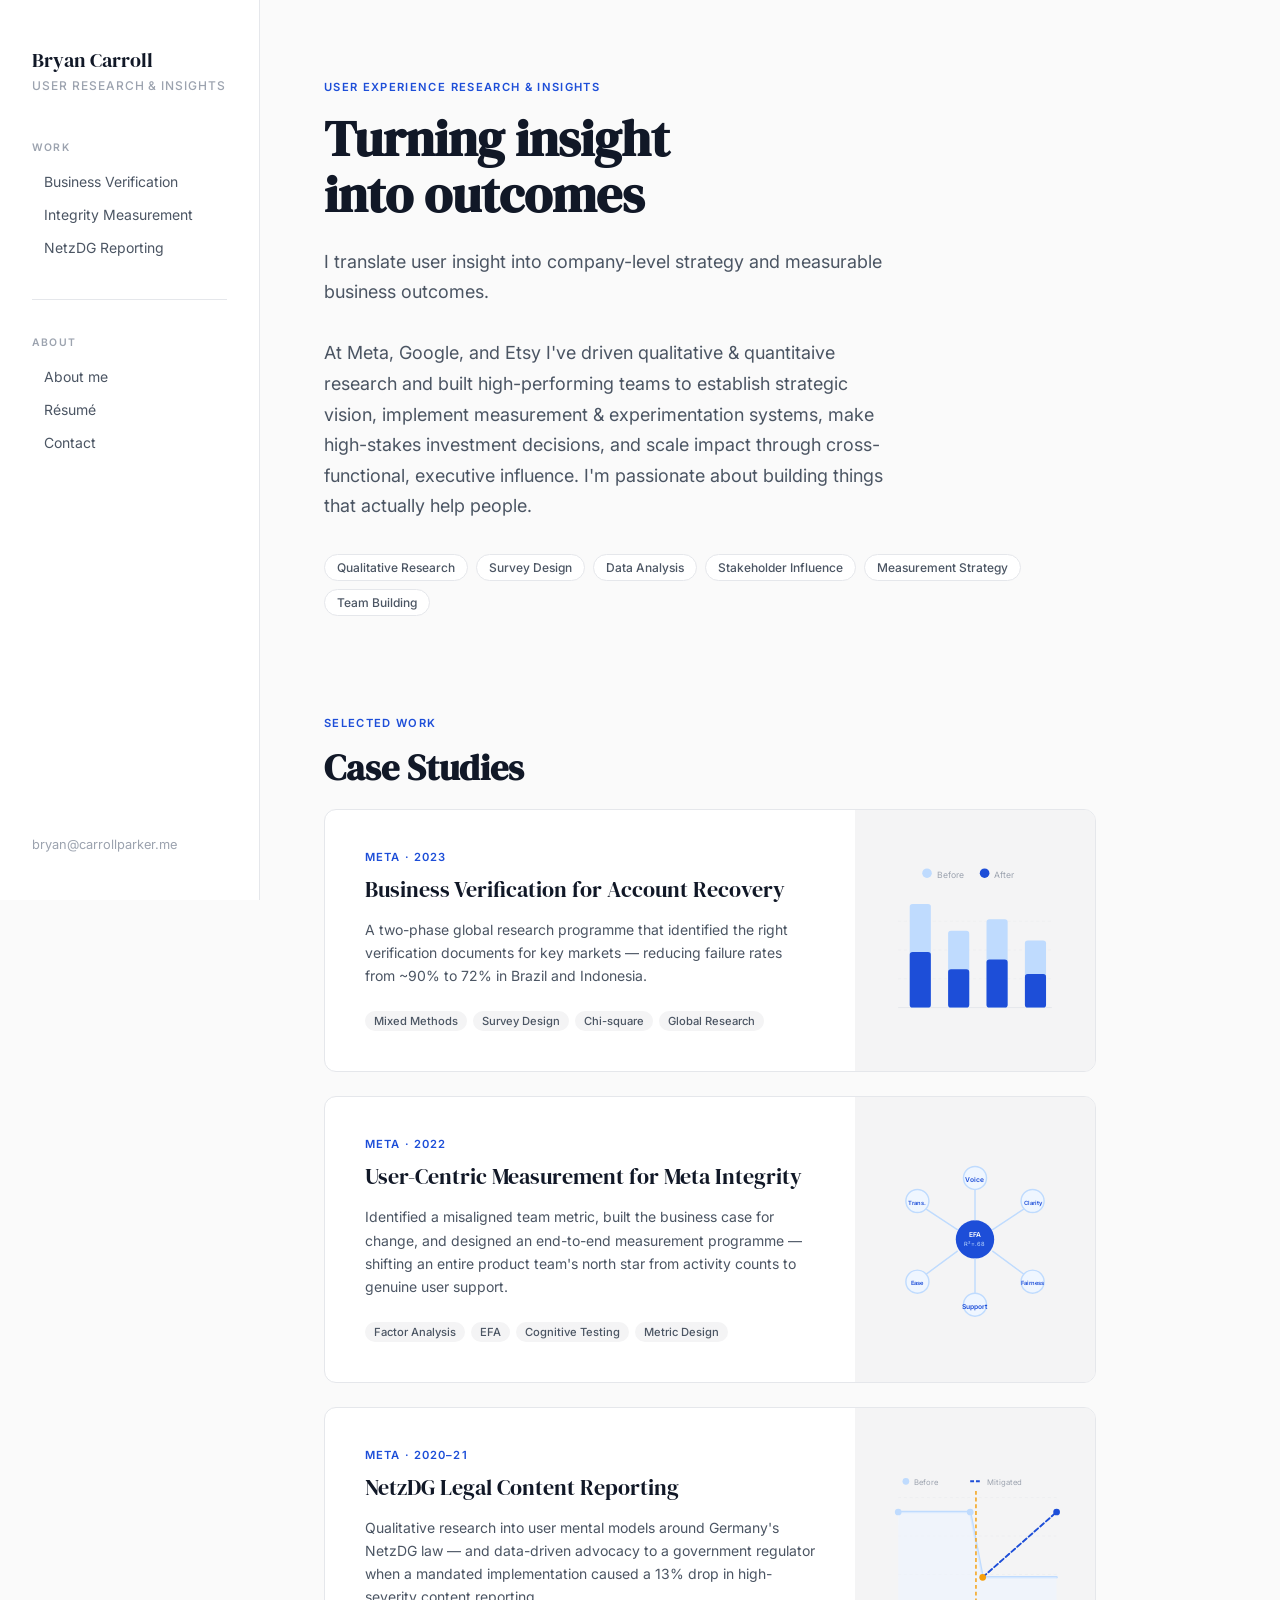
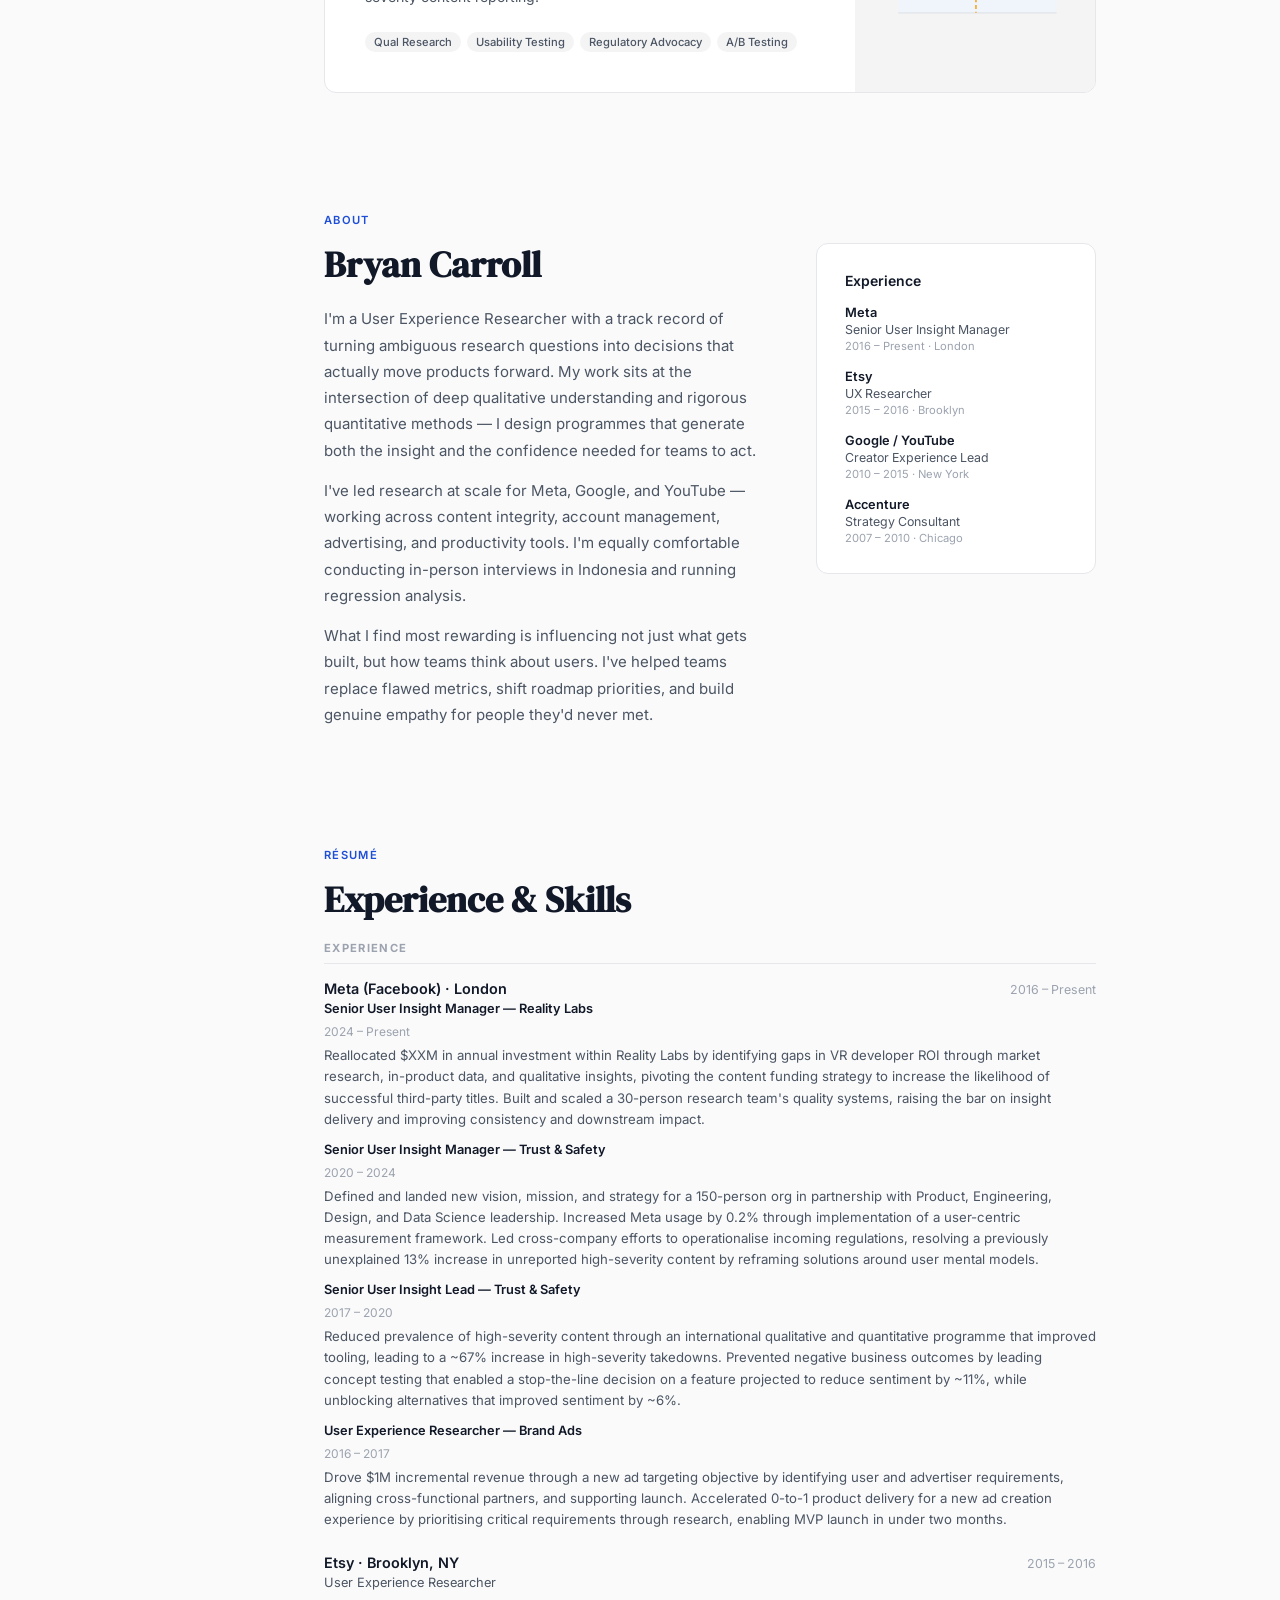
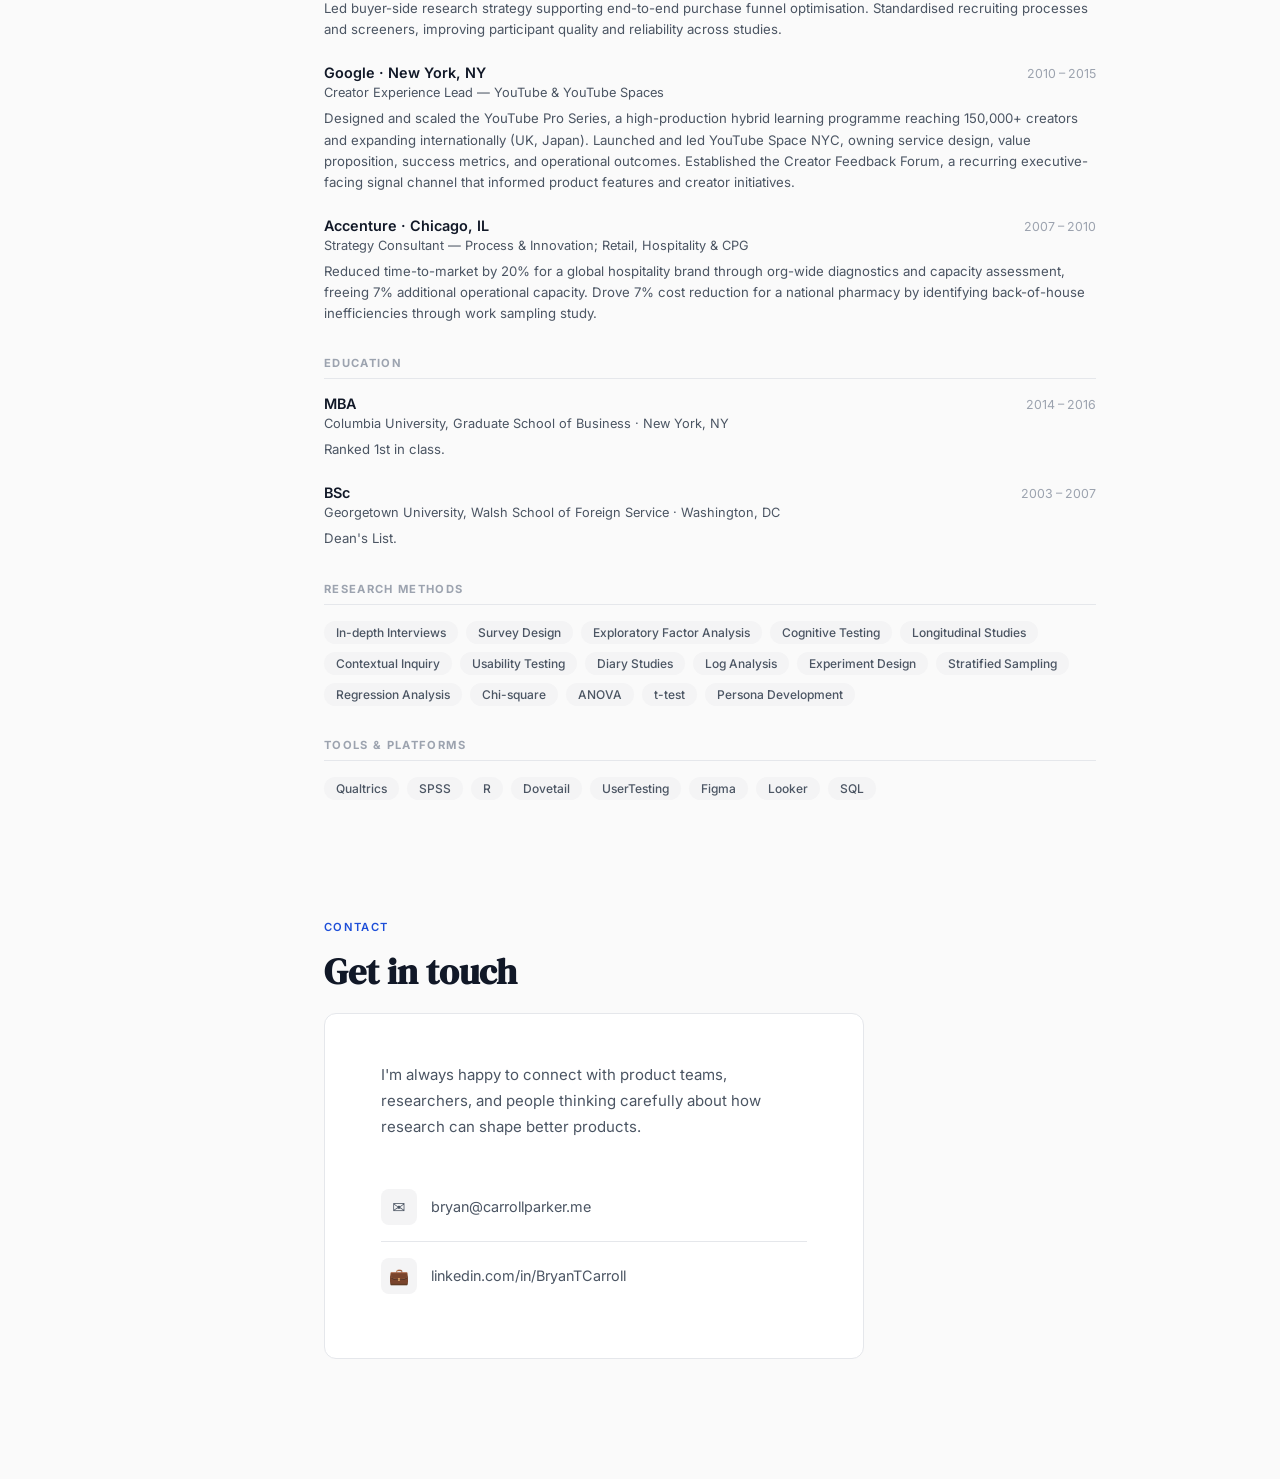
==== index.html @ 90617fb2 "Add files via upload Introduced NetzDG case study and updated other pages to incorporate additional " ====
<!DOCTYPE html>
<html lang="en">
<head>
  <meta charset="UTF-8" />
  <meta name="viewport" content="width=device-width, initial-scale=1.0" />
  <title>Bryan Carroll — User Research & Insights</title>
  <link rel="preconnect" href="https://fonts.googleapis.com" />
  <link rel="preconnect" href="https://fonts.gstatic.com" crossorigin />
  <link href="https://fonts.googleapis.com/css2?family=Inter:wght@300;400;500;600&family=DM+Serif+Display&display=swap" rel="stylesheet" />
  <style>
    *, *::before, *::after { box-sizing: border-box; margin: 0; padding: 0; }

    :root {
      --bg:           #FAFAFA;
      --bg-2:         #F4F4F5;
      --bg-3:         #EBEBED;
      --text-1:       #111827;
      --text-2:       #4B5563;
      --text-3:       #9CA3AF;
      --accent:       #1D4ED8;
      --accent-light: #EFF6FF;
      --accent-mid:   #BFDBFE;
      --border:       #E5E7EB;
      --nav-w:        260px;
      --serif:        'DM Serif Display', Georgia, serif;
      --sans:         'Inter', system-ui, sans-serif;
      --radius:       12px;
      --transition:   0.2s ease;
    }

    html { scroll-behavior: smooth; }

    body {
      font-family: var(--sans);
      background: var(--bg);
      color: var(--text-1);
      display: flex;
      min-height: 100vh;
    }

    /* ── SIDEBAR ─────────────────────────────────────── */
    nav#sidebar {
      position: fixed;
      top: 0; left: 0;
      width: var(--nav-w);
      height: 100vh;
      background: #fff;
      border-right: 1px solid var(--border);
      display: flex;
      flex-direction: column;
      padding: 48px 32px;
      z-index: 100;
      gap: 0;
    }

    .nav-identity { margin-bottom: 48px; }
    .nav-identity .name {
      font-family: var(--serif);
      font-size: 1.25rem;
      color: var(--text-1);
      line-height: 1.2;
    }
    .nav-identity .role {
      font-size: 0.75rem;
      font-weight: 500;
      letter-spacing: 0.08em;
      text-transform: uppercase;
      color: var(--text-3);
      margin-top: 6px;
    }

    .nav-section-label {
      font-size: 0.65rem;
      font-weight: 600;
      letter-spacing: 0.12em;
      text-transform: uppercase;
      color: var(--text-3);
      margin-bottom: 12px;
    }

    .nav-links { list-style: none; margin-bottom: 36px; }
    .nav-links li + li { margin-top: 2px; }
    .nav-links a {
      display: block;
      font-size: 0.875rem;
      font-weight: 400;
      color: var(--text-2);
      text-decoration: none;
      padding: 7px 12px;
      border-radius: 8px;
      transition: background var(--transition), color var(--transition);
    }
    .nav-links a:hover, .nav-links a.active {
      background: var(--accent-light);
      color: var(--accent);
    }
    .nav-links a.active { font-weight: 500; }

    .nav-divider {
      height: 1px;
      background: var(--border);
      margin-bottom: 36px;
    }

    .nav-footer {
      margin-top: auto;
      display: flex;
      flex-direction: column;
      gap: 12px;
    }
    .nav-footer a {
      font-size: 0.8rem;
      color: var(--text-3);
      text-decoration: none;
      transition: color var(--transition);
    }
    .nav-footer a:hover { color: var(--accent); }

    /* ── MAIN CONTENT ────────────────────────────────── */
    main {
      margin-left: var(--nav-w);
      flex: 1;
      max-width: 900px;
      padding: 80px 64px 120px;
    }

    section { margin-bottom: 120px; }
    section:last-child { margin-bottom: 0; }

    /* ── TYPOGRAPHY ──────────────────────────────────── */
    .section-label {
      font-size: 0.7rem;
      font-weight: 600;
      letter-spacing: 0.12em;
      text-transform: uppercase;
      color: var(--accent);
      margin-bottom: 16px;
    }

    h1 {
      font-family: var(--serif);
      font-size: clamp(2.5rem, 4vw, 3.5rem);
      line-height: 1.1;
      color: var(--text-1);
      margin-bottom: 24px;
    }

    h2 {
      font-family: var(--serif);
      font-size: clamp(1.75rem, 3vw, 2.25rem);
      line-height: 1.2;
      color: var(--text-1);
      margin-bottom: 20px;
    }

    h3 {
      font-size: 1rem;
      font-weight: 600;
      color: var(--text-1);
      margin-bottom: 10px;
    }

    p {
      font-size: 0.9375rem;
      line-height: 1.75;
      color: var(--text-2);
    }

    p + p { margin-top: 14px; }

    /* ── HERO ────────────────────────────────────────── */
    #hero { margin-bottom: 100px; }
    #hero .hero-intro {
      font-size: 1.125rem;
      line-height: 1.7;
      color: var(--text-2);
      max-width: 560px;
      margin-bottom: 32px;
    }
    .hero-chips {
      display: flex;
      flex-wrap: wrap;
      gap: 8px;
    }
    .chip {
      font-size: 0.75rem;
      font-weight: 500;
      padding: 5px 12px;
      border-radius: 999px;
      border: 1px solid var(--border);
      color: var(--text-2);
      background: #fff;
    }

    /* ── CASE STUDY CARDS ────────────────────────────── */
    .case-cards { display: flex; flex-direction: column; gap: 24px; }

    .case-card {
      background: #fff;
      border: 1px solid var(--border);
      border-radius: var(--radius);
      overflow: hidden;
      display: grid;
      grid-template-columns: 1fr 240px;
      transition: box-shadow var(--transition), border-color var(--transition);
      text-decoration: none;
      color: inherit;
    }
    .case-card:hover {
      box-shadow: 0 8px 32px rgba(0,0,0,0.07);
      border-color: var(--accent-mid);
    }

    .case-card-body { padding: 40px 40px 40px 40px; }
    .case-card-meta {
      font-size: 0.7rem;
      font-weight: 600;
      letter-spacing: 0.1em;
      text-transform: uppercase;
      color: var(--accent);
      margin-bottom: 12px;
    }
    .case-card-title {
      font-family: var(--serif);
      font-size: 1.4rem;
      line-height: 1.25;
      color: var(--text-1);
      margin-bottom: 14px;
    }
    .case-card-desc {
      font-size: 0.875rem;
      line-height: 1.65;
      color: var(--text-2);
      margin-bottom: 24px;
    }
    .case-tags { display: flex; flex-wrap: wrap; gap: 6px; }
    .case-tag {
      font-size: 0.7rem;
      font-weight: 500;
      padding: 3px 9px;
      border-radius: 999px;
      background: var(--bg-2);
      color: var(--text-2);
    }

    .case-card-illus {
      background: var(--bg-2);
      display: flex;
      align-items: center;
      justify-content: center;
      padding: 32px 24px;
    }
    .case-card-illus svg { width: 100%; height: auto; max-height: 200px; }

    /* ── CASE STUDY DETAIL ───────────────────────────── */
    .case-detail {
      background: #fff;
      border: 1px solid var(--border);
      border-radius: var(--radius);
      overflow: hidden;
    }

    .case-detail-hero {
      background: var(--bg-2);
      padding: 48px 56px;
      display: grid;
      grid-template-columns: 1fr 220px;
      gap: 40px;
      align-items: center;
    }

    .case-detail-hero .company-tag {
      display: inline-block;
      font-size: 0.65rem;
      font-weight: 700;
      letter-spacing: 0.12em;
      text-transform: uppercase;
      color: var(--accent);
      background: var(--accent-light);
      padding: 4px 10px;
      border-radius: 999px;
      margin-bottom: 16px;
    }

    .case-body { padding: 56px; }

    .case-body h3 { margin-top: 36px; }
    .case-body h3:first-child { margin-top: 0; }

    .highlight-box {
      background: var(--accent-light);
      border-left: 3px solid var(--accent);
      border-radius: 0 8px 8px 0;
      padding: 16px 20px;
      margin: 20px 0;
    }
    .highlight-box p { color: var(--text-1); font-size: 0.875rem; }

    .stat-row {
      display: grid;
      grid-template-columns: repeat(auto-fit, minmax(140px, 1fr));
      gap: 16px;
      margin: 24px 0;
    }
    .stat-box {
      background: var(--bg-2);
      border-radius: 10px;
      padding: 20px;
      text-align: center;
    }
    .stat-number {
      font-family: var(--serif);
      font-size: 2rem;
      color: var(--text-1);
      line-height: 1;
      margin-bottom: 6px;
    }
    .stat-label {
      font-size: 0.75rem;
      color: var(--text-3);
      font-weight: 500;
      line-height: 1.3;
    }

    .phase-grid {
      display: grid;
      grid-template-columns: 1fr 1fr;
      gap: 16px;
      margin: 20px 0;
    }
    .phase-box {
      background: var(--bg-2);
      border-radius: 10px;
      padding: 20px 24px;
    }
    .phase-box .phase-label {
      font-size: 0.65rem;
      font-weight: 700;
      letter-spacing: 0.1em;
      text-transform: uppercase;
      color: var(--accent);
      margin-bottom: 8px;
    }
    .phase-box p { font-size: 0.85rem; }

    .findings-list { list-style: none; margin: 16px 0; }
    .findings-list li {
      padding: 14px 0;
      border-bottom: 1px solid var(--border);
      display: flex;
      gap: 14px;
      font-size: 0.875rem;
      color: var(--text-2);
      line-height: 1.6;
    }
    .findings-list li:last-child { border-bottom: none; }
    .findings-list .find-icon { font-size: 1rem; flex-shrink: 0; margin-top: 2px; }

    .outcome-grid {
      display: grid;
      grid-template-columns: 1fr 1fr;
      gap: 16px;
      margin: 20px 0;
    }
    .outcome-box {
      border: 1px solid var(--border);
      border-radius: 10px;
      padding: 20px 24px;
    }
    .outcome-box .outcome-title {
      font-size: 0.75rem;
      font-weight: 600;
      letter-spacing: 0.06em;
      text-transform: uppercase;
      color: var(--text-2);
      margin-bottom: 8px;
    }
    .outcome-box p { font-size: 0.85rem; }

    .method-pills {
      display: flex;
      flex-wrap: wrap;
      gap: 8px;
      margin: 16px 0;
    }
    .method-pill {
      font-size: 0.75rem;
      font-weight: 500;
      padding: 5px 12px;
      border-radius: 999px;
      border: 1px solid var(--border);
      color: var(--text-2);
    }

    .role-list { margin: 16px 0; display: flex; flex-direction: column; gap: 8px; }
    .role-item {
      display: flex;
      gap: 10px;
      align-items: flex-start;
      font-size: 0.875rem;
      color: var(--text-2);
      line-height: 1.6;
    }
    .role-dot {
      width: 6px;
      height: 6px;
      border-radius: 50%;
      background: var(--accent);
      flex-shrink: 0;
      margin-top: 8px;
    }

    /* ── ABOUT ───────────────────────────────────────── */
    .about-grid {
      display: grid;
      grid-template-columns: 1fr 280px;
      gap: 48px;
      align-items: start;
    }
    .about-sidebar-card {
      background: #fff;
      border: 1px solid var(--border);
      border-radius: var(--radius);
      padding: 28px;
    }
    .about-sidebar-card h3 { font-size: 0.875rem; margin-bottom: 16px; }
    .exp-item { margin-bottom: 16px; }
    .exp-item:last-child { margin-bottom: 0; }
    .exp-company { font-size: 0.8rem; font-weight: 600; color: var(--text-1); }
    .exp-role { font-size: 0.775rem; color: var(--text-2); margin-top: 2px; }
    .exp-years { font-size: 0.7rem; color: var(--text-3); margin-top: 2px; }

    /* ── RESUME ──────────────────────────────────────── */
    .resume-section { margin-bottom: 32px; }
    .resume-section-title {
      font-size: 0.7rem;
      font-weight: 700;
      letter-spacing: 0.12em;
      text-transform: uppercase;
      color: var(--text-3);
      margin-bottom: 16px;
      padding-bottom: 8px;
      border-bottom: 1px solid var(--border);
    }
    .resume-item { margin-bottom: 24px; }
    .resume-item:last-child { margin-bottom: 0; }
    .resume-item-header {
      display: flex;
      justify-content: space-between;
      align-items: baseline;
      margin-bottom: 4px;
    }
    .resume-item-title { font-size: 0.9rem; font-weight: 600; color: var(--text-1); }
    .resume-item-date { font-size: 0.775rem; color: var(--text-3); }
    .resume-item-sub { font-size: 0.8rem; color: var(--text-2); margin-bottom: 8px; }
    .resume-item-desc { font-size: 0.825rem; color: var(--text-2); line-height: 1.6; }

    .skill-tags { display: flex; flex-wrap: wrap; gap: 8px; }
    .skill-tag {
      font-size: 0.75rem;
      font-weight: 500;
      padding: 4px 12px;
      border-radius: 999px;
      background: var(--bg-2);
      color: var(--text-2);
    }

    /* ── CONTACT ─────────────────────────────────────── */
    .contact-card {
      background: #fff;
      border: 1px solid var(--border);
      border-radius: var(--radius);
      padding: 48px 56px;
      max-width: 540px;
    }
    .contact-card p { margin-bottom: 32px; }
    .contact-link {
      display: flex;
      align-items: center;
      gap: 14px;
      padding: 16px 0;
      border-bottom: 1px solid var(--border);
      text-decoration: none;
      color: var(--text-2);
      font-size: 0.9rem;
      transition: color var(--transition);
    }
    .contact-link:last-child { border-bottom: none; }
    .contact-link:hover { color: var(--accent); }
    .contact-link-icon {
      width: 36px;
      height: 36px;
      border-radius: 8px;
      background: var(--bg-2);
      display: flex;
      align-items: center;
      justify-content: center;
      flex-shrink: 0;
      font-size: 1rem;
    }

    /* ── BACK LINK ───────────────────────────────────── */
    .back-link {
      display: inline-flex;
      align-items: center;
      gap: 6px;
      font-size: 0.8rem;
      color: var(--text-3);
      text-decoration: none;
      margin-bottom: 32px;
      transition: color var(--transition);
    }
    .back-link:hover { color: var(--accent); }

    /* ── SCROLLSPY ───────────────────────────────────── */
    .scroll-indicator {
      width: 3px;
      height: 16px;
      background: var(--accent);
      border-radius: 2px;
      display: inline-block;
      margin-right: 10px;
      vertical-align: middle;
      opacity: 0;
      transition: opacity var(--transition);
    }
    .nav-links a.active .scroll-indicator { opacity: 1; }

    /* ══════════════════════════════════════════════════
       HAMBURGER BUTTON
    ══════════════════════════════════════════════════ */
    /* Top bar: hidden on desktop, fixed strip on mobile */
    .mobile-topbar {
      display: none;
      position: fixed; top: 0; left: 0; right: 0; z-index: 300;
      height: 56px;
      background: #fff; border-bottom: 1px solid var(--border);
      align-items: center; gap: 12px;
      padding: 0 16px;
    }
    .mobile-topbar-name {
      font-family: var(--serif);
      font-size: 1rem;
      color: var(--text-1);
    }

    .hamburger {
      display: flex;
      flex-direction: column; justify-content: center; align-items: center; gap: 5px;
      width: 36px; height: 36px; flex-shrink: 0;
      background: var(--bg-2); border: 1px solid var(--border);
      border-radius: 8px; cursor: pointer; padding: 0;
    }
    .hamburger span {
      display: block; width: 18px; height: 2px;
      background: var(--text-1); border-radius: 2px;
      transition: transform 0.25s ease, opacity 0.2s ease;
    }
    .hamburger.open span:nth-child(1) { transform: translateY(7px) rotate(45deg); }
    .hamburger.open span:nth-child(2) { opacity: 0; transform: scaleX(0); }
    .hamburger.open span:nth-child(3) { transform: translateY(-7px) rotate(-45deg); }

    .nav-backdrop {
      display: none; position: fixed; inset: 0;
      background: rgba(0,0,0,0.25); z-index: 150;
      opacity: 0; transition: opacity 0.3s ease; pointer-events: none;
    }
    .nav-backdrop.visible { opacity: 1; pointer-events: all; }

    /* ══════════════════════════════════════════════════
       RESPONSIVE — SHARED (≤768px)
    ══════════════════════════════════════════════════ */
    @media (max-width: 768px) {
      .mobile-topbar { display: flex; }
      .nav-backdrop { display: block; }

      nav#sidebar {
        transform: translateX(-100%);
        transition: transform 0.3s ease;
        z-index: 200;
      }
      nav#sidebar.open {
        transform: translateX(0);
        box-shadow: 4px 0 32px rgba(0,0,0,0.15);
      }

      main {
        margin-left: 0 !important;
        padding: 80px 20px 80px;
        max-width: 100%;
      }

      h2 { font-size: clamp(1.4rem, 6vw, 2rem); }
      p  { font-size: 0.9rem; }
    }

    /* ══════════════════════════════════════════════════
       RESPONSIVE — INDEX.HTML SPECIFIC (≤768px)
    ══════════════════════════════════════════════════ */
    @media (max-width: 768px) {
      /* hero */
      section#hero { padding-top: 0; }
      .hero-chips { gap: 6px; }
      .chip { font-size: 0.7rem; padding: 4px 10px; }

      /* case cards: collapse to single column, body fills full width */
      .case-card {
        grid-template-columns: 1fr;
      }
      .case-card-illus { display: none; }
      .case-card-body { padding: 28px 24px; }
      .case-card-title { font-size: 1.2rem; }
      .case-cards { gap: 14px; }

      /* about */
      .about-grid { grid-template-columns: 1fr; gap: 24px; }

      /* resume */
      .resume-item-header { flex-direction: column; gap: 2px; align-items: flex-start; }
      .resume-item-date { margin-top: 2px; }

      /* skill tags */
      .skill-tags { gap: 6px; }
      .skill-tag { font-size: 0.7rem; }
    }
  </style>
</head>
<body>

  <!-- Mobile top bar (hamburger lives here on small screens) -->
  <div class="mobile-topbar">
    <button class="hamburger" aria-label="Open navigation" aria-expanded="false">
      <span></span><span></span><span></span>
    </button>
    <span class="mobile-topbar-name">Bryan Carroll</span>
  </div>
  <div class="nav-backdrop"></div>


  <!-- ── SIDEBAR NAV ──────────────────────────────────── -->
  <nav id="sidebar">
    <div class="nav-identity">
      <div class="name">Bryan Carroll</div>
      <div class="role">User Research & Insights</div>
    </div>

    <div class="nav-section-label">Work</div>
    <ul class="nav-links" id="nav-work">
      <li><a href="case-study-1.html">Business Verification</a></li>
      <li><a href="case-study-2.html">Integrity Measurement</a></li>
      <li><a href="case-study-3.html">NetzDG Reporting</a></li>
    </ul>

    <div class="nav-divider"></div>

    <div class="nav-section-label">About</div>
    <ul class="nav-links" id="nav-about">
      <li><a href="#about">About me</a></li>
      <li><a href="#resume">Résumé</a></li>
      <li><a href="#contact">Contact</a></li>
    </ul>

    <div class="nav-footer">
      <a href="mailto:bryan@carrollparker.me">bryan@carrollparker.me</a>
    </div>
  </nav>

  <!-- ── MAIN ─────────────────────────────────────────── -->
  <main>

    <!-- HERO -->
    <section id="hero">
      <div class="section-label">User Experience Research & Insights</div>
      <h1>Turning insight<br>into outcomes</h1>
      <p class="hero-intro">
        I translate user insight into company-level strategy and measurable business 
        outcomes. <br><br>At Meta, Google, and Etsy I've driven qualitative & quantitaive research and built high-performing teams to establish strategic vision, implement measurement & experimentation systems, 
        make high-stakes investment decisions, and scale impact through cross-functional, executive influence. I'm passionate about building things that actually help people.
      </p>
      <div class="hero-chips">
        <span class="chip">Qualitative Research</span>
        <span class="chip">Survey Design</span>
        <span class="chip">Data Analysis</span>
        <span class="chip">Stakeholder Influence</span>
        <span class="chip">Measurement Strategy</span>
        <span class="chip">Team Building</span>
      </div>
    </section>

    <!-- WORK INDEX -->
    <section id="work">
      <div class="section-label">Selected Work</div>
      <h2>Case Studies</h2>
      <div class="case-cards">

        <!-- Card 1 -->
        <a class="case-card" href="case-study-1.html">
          <div class="case-card-body">
            <div class="case-card-meta">Meta · 2023</div>
            <div class="case-card-title">Business Verification for Account Recovery</div>
            <p class="case-card-desc">A two-phase global research programme that identified the right verification documents for key markets — reducing failure rates from ~90% to 72% in Brazil and Indonesia.</p>
            <div class="case-tags">
              <span class="case-tag">Mixed Methods</span>
              <span class="case-tag">Survey Design</span>
              <span class="case-tag">Chi-square</span>
              <span class="case-tag">Global Research</span>
            </div>
          </div>
          <div class="case-card-illus">
            <!-- Data-inspired SVG: layered bar segments + document dots -->
            <svg viewBox="0 0 200 180" fill="none" xmlns="http://www.w3.org/2000/svg" aria-hidden="true">
              <!-- Background grid lines -->
              <line x1="20" y1="160" x2="180" y2="160" stroke="#E5E7EB" stroke-width="1"/>
              <line x1="20" y1="130" x2="180" y2="130" stroke="#E5E7EB" stroke-width="0.5" stroke-dasharray="3 3"/>
              <line x1="20" y1="100" x2="180" y2="100" stroke="#E5E7EB" stroke-width="0.5" stroke-dasharray="3 3"/>
              <line x1="20" y1="70"  x2="180" y2="70"  stroke="#E5E7EB" stroke-width="0.5" stroke-dasharray="3 3"/>
              <!-- Bars: before -->
              <rect x="32"  y="52" width="22" height="108" rx="3" fill="#BFDBFE"/>
              <rect x="72"  y="80" width="22" height="80"  rx="3" fill="#BFDBFE"/>
              <rect x="112" y="68" width="22" height="92"  rx="3" fill="#BFDBFE"/>
              <rect x="152" y="90" width="22" height="70"  rx="3" fill="#BFDBFE"/>
              <!-- Bars: after (accent overlay) -->
              <rect x="32"  y="102" width="22" height="58" rx="3" fill="#1D4ED8"/>
              <rect x="72"  y="120" width="22" height="40" rx="3" fill="#1D4ED8"/>
              <rect x="112" y="110" width="22" height="50" rx="3" fill="#1D4ED8"/>
              <rect x="152" y="125" width="22" height="35" rx="3" fill="#1D4ED8"/>
              <!-- Legend dots -->
              <circle cx="50" cy="20" r="5" fill="#BFDBFE"/>
              <text x="60" y="25" font-size="9" fill="#9CA3AF" font-family="Inter,sans-serif">Before</text>
              <circle cx="110" cy="20" r="5" fill="#1D4ED8"/>
              <text x="120" y="25" font-size="9" fill="#9CA3AF" font-family="Inter,sans-serif">After</text>
            </svg>
          </div>
        </a>

        <!-- Card 2 -->
        <a class="case-card" href="case-study-2.html">
          <div class="case-card-body">
            <div class="case-card-meta">Meta · 2022</div>
            <div class="case-card-title">User-Centric Measurement for Meta Integrity</div>
            <p class="case-card-desc">Identified a misaligned team metric, built the business case for change, and designed an end-to-end measurement programme — shifting an entire product team's north star from activity counts to genuine user support.</p>
            <div class="case-tags">
              <span class="case-tag">Factor Analysis</span>
              <span class="case-tag">EFA</span>
              <span class="case-tag">Cognitive Testing</span>
              <span class="case-tag">Metric Design</span>
            </div>
          </div>
          <div class="case-card-illus">
            <!-- Data-inspired SVG: factor/network diagram -->
            <svg viewBox="0 0 200 180" fill="none" xmlns="http://www.w3.org/2000/svg" aria-hidden="true">
              <!-- Central node -->
              <circle cx="100" cy="90" r="20" fill="#1D4ED8"/>
              <!-- Spokes -->
              <line x1="100" y1="70"  x2="100" y2="30"  stroke="#BFDBFE" stroke-width="1.5"/>
              <line x1="100" y1="110" x2="100" y2="155" stroke="#BFDBFE" stroke-width="1.5"/>
              <line x1="82"  y1="80"  x2="44"  y2="55"  stroke="#BFDBFE" stroke-width="1.5"/>
              <line x1="118" y1="80"  x2="156" y2="55"  stroke="#BFDBFE" stroke-width="1.5"/>
              <line x1="82"  y1="102" x2="44"  y2="130" stroke="#BFDBFE" stroke-width="1.5"/>
              <line x1="118" y1="102" x2="156" y2="130" stroke="#BFDBFE" stroke-width="1.5"/>
              <!-- Outer nodes -->
              <circle cx="100" cy="26"  r="12" fill="#EFF6FF" stroke="#BFDBFE" stroke-width="1.5"/>
              <circle cx="100" cy="158" r="12" fill="#EFF6FF" stroke="#BFDBFE" stroke-width="1.5"/>
              <circle cx="40"  cy="50"  r="12" fill="#EFF6FF" stroke="#BFDBFE" stroke-width="1.5"/>
              <circle cx="160" cy="50"  r="12" fill="#EFF6FF" stroke="#BFDBFE" stroke-width="1.5"/>
              <circle cx="40"  cy="134" r="12" fill="#EFF6FF" stroke="#BFDBFE" stroke-width="1.5"/>
              <circle cx="160" cy="134" r="12" fill="#EFF6FF" stroke="#BFDBFE" stroke-width="1.5"/>
              <!-- Node labels -->
              <text x="100" y="30"  text-anchor="middle" font-size="7" fill="#1D4ED8" font-family="Inter,sans-serif" font-weight="600">Voice</text>
              <text x="100" y="162" text-anchor="middle" font-size="7" fill="#1D4ED8" font-family="Inter,sans-serif" font-weight="600">Support</text>
              <text x="40"  y="54"  text-anchor="middle" font-size="6" fill="#1D4ED8" font-family="Inter,sans-serif" font-weight="600">Trans.</text>
              <text x="160" y="54"  text-anchor="middle" font-size="6" fill="#1D4ED8" font-family="Inter,sans-serif" font-weight="600">Clarity</text>
              <text x="40"  y="138" text-anchor="middle" font-size="6" fill="#1D4ED8" font-family="Inter,sans-serif" font-weight="600">Ease</text>
              <text x="160" y="138" text-anchor="middle" font-size="6" fill="#1D4ED8" font-family="Inter,sans-serif" font-weight="600">Fairness</text>
              <!-- Center label -->
              <text x="100" y="87"  text-anchor="middle" font-size="7" fill="#fff" font-family="Inter,sans-serif" font-weight="600">EFA</text>
              <text x="100" y="97"  text-anchor="middle" font-size="6" fill="#BFDBFE" font-family="Inter,sans-serif">R²=.68</text>
            </svg>
          </div>
        </a>


        <!-- Card 3 -->
        <a class="case-card" href="case-study-3.html">
          <div class="case-card-body">
            <div class="case-card-meta">Meta · 2020–21</div>
            <div class="case-card-title">NetzDG Legal Content Reporting</div>
            <p class="case-card-desc">Qualitative research into user mental models around Germany's NetzDG law — and data-driven advocacy to a government regulator when a mandated implementation caused a 13% drop in high-severity content reporting.</p>
            <div class="case-tags">
              <span class="case-tag">Qual Research</span>
              <span class="case-tag">Usability Testing</span>
              <span class="case-tag">Regulatory Advocacy</span>
              <span class="case-tag">A/B Testing</span>
            </div>
          </div>
          <div class="case-card-illus">
            <svg viewBox="0 0 200 180" fill="none" xmlns="http://www.w3.org/2000/svg" aria-hidden="true">
              <line x1="20" y1="155" x2="185" y2="155" stroke="#D1D5DB" stroke-width="1"/>
              <line x1="20" y1="115" x2="185" y2="115" stroke="#E5E7EB" stroke-width="0.5" stroke-dasharray="3 3"/>
              <line x1="20" y1="75"  x2="185" y2="75"  stroke="#E5E7EB" stroke-width="0.5" stroke-dasharray="3 3"/>
              <line x1="20" y1="35"  x2="185" y2="35"  stroke="#E5E7EB" stroke-width="0.5" stroke-dasharray="3 3"/>
              <polyline points="20,50 95,50 108,118 185,118" fill="none" stroke="#BFDBFE" stroke-width="2.5" stroke-linejoin="round" stroke-linecap="round"/>
              <polygon points="20,50 95,50 108,118 185,118 185,155 20,155" fill="#EFF6FF" opacity="0.6"/>
              <line x1="101" y1="28" x2="101" y2="155" stroke="#F59E0B" stroke-width="1.5" stroke-dasharray="4 3"/>
              <polyline points="108,118 185,50" fill="none" stroke="#1D4ED8" stroke-width="2" stroke-dasharray="5 3" stroke-linejoin="round" stroke-linecap="round"/>
              <circle cx="20"  cy="50"  r="3.5" fill="#BFDBFE"/>
              <circle cx="95"  cy="50"  r="3.5" fill="#BFDBFE"/>
              <circle cx="108" cy="118" r="3.5" fill="#F59E0B"/>
              <circle cx="185" cy="50"  r="3.5" fill="#1D4ED8"/>
              <circle cx="28" cy="18" r="3.5" fill="#BFDBFE"/>
              <text x="36" y="22" font-size="8" fill="#9CA3AF" font-family="Inter,sans-serif">Before</text>
              <line x1="95" y1="18" x2="107" y2="18" stroke="#1D4ED8" stroke-width="2" stroke-dasharray="4 2"/>
              <text x="112" y="22" font-size="8" fill="#9CA3AF" font-family="Inter,sans-serif">Mitigated</text>
            </svg>
          </div>
        </a>

      </div>
    </section>


        <!-- ── ABOUT ─────────────────────────────────────── -->
    <section id="about">
      <div class="section-label">About</div>
      <div class="about-grid">
        <div>
          <h2>Bryan Carroll</h2>
          <p>I'm a User Experience Researcher with a track record of turning ambiguous research questions into decisions that actually move products forward. My work sits at the intersection of deep qualitative understanding and rigorous quantitative methods — I design programmes that generate both the insight and the confidence needed for teams to act.</p>
          <p style="margin-top:14px">I've led research at scale for Meta, Google, and YouTube — working across content integrity, account management, advertising, and productivity tools. I'm equally comfortable conducting in-person interviews in Indonesia and running regression analysis.</p>
          <p style="margin-top:14px">What I find most rewarding is influencing not just what gets built, but how teams think about users. I've helped teams replace flawed metrics, shift roadmap priorities, and build genuine empathy for people they'd never met.</p>
        </div>
        <div>
          <div class="about-sidebar-card">
            <h3>Experience</h3>
            <div class="exp-item">
              <div class="exp-company">Meta</div>
              <div class="exp-role">Senior User Insight Manager</div>
              <div class="exp-years">2016 – Present · London</div>
            </div>
            <div class="exp-item">
              <div class="exp-company">Etsy</div>
              <div class="exp-role">UX Researcher</div>
              <div class="exp-years">2015 – 2016 · Brooklyn</div>
            </div>
            <div class="exp-item">
              <div class="exp-company">Google / YouTube</div>
              <div class="exp-role">Creator Experience Lead</div>
              <div class="exp-years">2010 – 2015 · New York</div>
            </div>
            <div class="exp-item">
              <div class="exp-company">Accenture</div>
              <div class="exp-role">Strategy Consultant</div>
              <div class="exp-years">2007 – 2010 · Chicago</div>
            </div>
          </div>
        </div>
      </div>
    </section>

    <!-- ── RÉSUMÉ ─────────────────────────────────────── -->
    <section id="resume">
      <div class="section-label">Résumé</div>
      <h2>Experience &amp; Skills</h2>

      <div class="resume-section">
        <div class="resume-section-title">Experience</div>

        <!-- META -->
        <div class="resume-item">
          <div class="resume-item-header">
            <span class="resume-item-title">Meta (Facebook) · London</span>
            <span class="resume-item-date">2016 – Present</span>
          </div>

          <div style="margin-bottom:12px">
            <div class="resume-item-sub" style="font-weight:600;color:var(--text-1)">Senior User Insight Manager — Reality Labs</div>
            <div class="resume-item-date" style="font-size:0.75rem;color:var(--text-3);margin-bottom:6px">2024 – Present</div>
            <p class="resume-item-desc">Reallocated $XXM in annual investment within Reality Labs by identifying gaps in VR developer ROI through market research, in-product data, and qualitative insights, pivoting the content funding strategy to increase the likelihood of successful third-party titles. Built and scaled a 30-person research team's quality systems, raising the bar on insight delivery and improving consistency and downstream impact.</p>
          </div>

          <div style="margin-bottom:12px">
            <div class="resume-item-sub" style="font-weight:600;color:var(--text-1)">Senior User Insight Manager — Trust &amp; Safety</div>
            <div class="resume-item-date" style="font-size:0.75rem;color:var(--text-3);margin-bottom:6px">2020 – 2024</div>
            <p class="resume-item-desc">Defined and landed new vision, mission, and strategy for a 150-person org in partnership with Product, Engineering, Design, and Data Science leadership. Increased Meta usage by 0.2% through implementation of a user-centric measurement framework. Led cross-company efforts to operationalise incoming regulations, resolving a previously unexplained 13% increase in unreported high-severity content by reframing solutions around user mental models.</p>
          </div>

          <div style="margin-bottom:12px">
            <div class="resume-item-sub" style="font-weight:600;color:var(--text-1)">Senior User Insight Lead — Trust &amp; Safety</div>
            <div class="resume-item-date" style="font-size:0.75rem;color:var(--text-3);margin-bottom:6px">2017 – 2020</div>
            <p class="resume-item-desc">Reduced prevalence of high-severity content through an international qualitative and quantitative programme that improved tooling, leading to a ~67% increase in high-severity takedowns. Prevented negative business outcomes by leading concept testing that enabled a stop-the-line decision on a feature projected to reduce sentiment by ~11%, while unblocking alternatives that improved sentiment by ~6%.</p>
          </div>

          <div>
            <div class="resume-item-sub" style="font-weight:600;color:var(--text-1)">User Experience Researcher — Brand Ads</div>
            <div class="resume-item-date" style="font-size:0.75rem;color:var(--text-3);margin-bottom:6px">2016 – 2017</div>
            <p class="resume-item-desc">Drove $1M incremental revenue through a new ad targeting objective by identifying user and advertiser requirements, aligning cross-functional partners, and supporting launch. Accelerated 0-to-1 product delivery for a new ad creation experience by prioritising critical requirements through research, enabling MVP launch in under two months.</p>
          </div>
        </div>

        <!-- ETSY -->
        <div class="resume-item">
          <div class="resume-item-header">
            <span class="resume-item-title">Etsy · Brooklyn, NY</span>
            <span class="resume-item-date">2015 – 2016</span>
          </div>
          <div class="resume-item-sub">User Experience Researcher</div>
          <p class="resume-item-desc">Led buyer-side research strategy supporting end-to-end purchase funnel optimisation. Standardised recruiting processes and screeners, improving participant quality and reliability across studies.</p>
        </div>

        <!-- GOOGLE / YOUTUBE -->
        <div class="resume-item">
          <div class="resume-item-header">
            <span class="resume-item-title">Google · New York, NY</span>
            <span class="resume-item-date">2010 – 2015</span>
          </div>
          <div class="resume-item-sub">Creator Experience Lead — YouTube &amp; YouTube Spaces</div>
          <p class="resume-item-desc">Designed and scaled the YouTube Pro Series, a high-production hybrid learning programme reaching 150,000+ creators and expanding internationally (UK, Japan). Launched and led YouTube Space NYC, owning service design, value proposition, success metrics, and operational outcomes. Established the Creator Feedback Forum, a recurring executive-facing signal channel that informed product features and creator initiatives.</p>
        </div>

        <!-- ACCENTURE -->
        <div class="resume-item">
          <div class="resume-item-header">
            <span class="resume-item-title">Accenture · Chicago, IL</span>
            <span class="resume-item-date">2007 – 2010</span>
          </div>
          <div class="resume-item-sub">Strategy Consultant — Process &amp; Innovation; Retail, Hospitality &amp; CPG</div>
          <p class="resume-item-desc">Reduced time-to-market by 20% for a global hospitality brand through org-wide diagnostics and capacity assessment, freeing 7% additional operational capacity. Drove 7% cost reduction for a national pharmacy by identifying back-of-house inefficiencies through work sampling study.</p>
        </div>

      </div>

      <div class="resume-section">
        <div class="resume-section-title">Education</div>
        <div class="resume-item">
          <div class="resume-item-header">
            <span class="resume-item-title">MBA</span>
            <span class="resume-item-date">2014 – 2016</span>
          </div>
          <div class="resume-item-sub">Columbia University, Graduate School of Business · New York, NY</div>
          <p class="resume-item-desc">Ranked 1st in class.</p>
        </div>
        <div class="resume-item">
          <div class="resume-item-header">
            <span class="resume-item-title">BSc</span>
            <span class="resume-item-date">2003 – 2007</span>
          </div>
          <div class="resume-item-sub">Georgetown University, Walsh School of Foreign Service · Washington, DC</div>
          <p class="resume-item-desc">Dean's List.</p>
        </div>
      </div>

      <div class="resume-section">
        <div class="resume-section-title">Research Methods</div>
        <div class="skill-tags">
          <span class="skill-tag">In-depth Interviews</span>
          <span class="skill-tag">Survey Design</span>
          <span class="skill-tag">Exploratory Factor Analysis</span>
          <span class="skill-tag">Cognitive Testing</span>
          <span class="skill-tag">Longitudinal Studies</span>
          <span class="skill-tag">Contextual Inquiry</span>
          <span class="skill-tag">Usability Testing</span>
          <span class="skill-tag">Diary Studies</span>
          <span class="skill-tag">Log Analysis</span>
          <span class="skill-tag">Experiment Design</span>
          <span class="skill-tag">Stratified Sampling</span>
          <span class="skill-tag">Regression Analysis</span>
          <span class="skill-tag">Chi-square</span>
          <span class="skill-tag">ANOVA</span>
          <span class="skill-tag">t-test</span>
          <span class="skill-tag">Persona Development</span>
        </div>
      </div>

      <div class="resume-section">
        <div class="resume-section-title">Tools &amp; Platforms</div>
        <div class="skill-tags">
          <span class="skill-tag">Qualtrics</span>
          <span class="skill-tag">SPSS</span>
          <span class="skill-tag">R</span>
          <span class="skill-tag">Dovetail</span>
          <span class="skill-tag">UserTesting</span>
          <span class="skill-tag">Figma</span>
          <span class="skill-tag">Looker</span>
          <span class="skill-tag">SQL</span>
        </div>
      </div>

    </section>

    <!-- ── CONTACT ────────────────────────────────────── -->
    <section id="contact">
      <div class="section-label">Contact</div>
      <h2>Get in touch</h2>
      <div class="contact-card">
        <p>I'm always happy to connect with product teams, researchers, and people thinking carefully about how research can shape better products.</p>
        <a class="contact-link" href="mailto:bryan@carrollparker.me">
          <div class="contact-link-icon">✉️</div>
          bryan@carrollparker.me
        </a>
        <a class="contact-link" href="https://linkedin.com/in/bryantcarroll" target="_blank" rel="noopener">
          <div class="contact-link-icon">💼</div>
          linkedin.com/in/BryanTCarroll
        </a>
      </div>
    </section>

  </main>

  <!-- ── SCROLLSPY ──────────────────────────────────────── -->
  <script>
    const sections = document.querySelectorAll('section[id]');
    const navLinks = document.querySelectorAll('#sidebar .nav-links a');

    const observer = new IntersectionObserver((entries) => {
      entries.forEach(entry => {
        if (entry.isIntersecting) {
          navLinks.forEach(link => link.classList.remove('active'));
          const active = document.querySelector(`#sidebar a[href="#${entry.target.id}"]`);
          if (active) active.classList.add('active');
        }
      });
    }, { rootMargin: '-30% 0px -60% 0px' });

    sections.forEach(s => observer.observe(s));

    // ── Mobile hamburger ──────────────────────────────
    (function () {
      const btn      = document.querySelector('.hamburger');
      const sidebar  = document.getElementById('sidebar');
      const backdrop = document.querySelector('.nav-backdrop');
      if (!btn) return;

      function setOpen(open) {
        btn.setAttribute('aria-expanded', open);
        btn.classList.toggle('open', open);
        sidebar.classList.toggle('open', open);
        backdrop.classList.toggle('visible', open);
        document.body.style.overflow = open ? 'hidden' : '';
      }

      btn.addEventListener('click', () => setOpen(!sidebar.classList.contains('open')));
      backdrop.addEventListener('click', () => setOpen(false));

      // Close on any nav link click (mobile)
      sidebar.querySelectorAll('a').forEach(a =>
        a.addEventListener('click', () => { if (window.innerWidth <= 768) setOpen(false); })
      );
    })();
  </script>

</body>
</html>
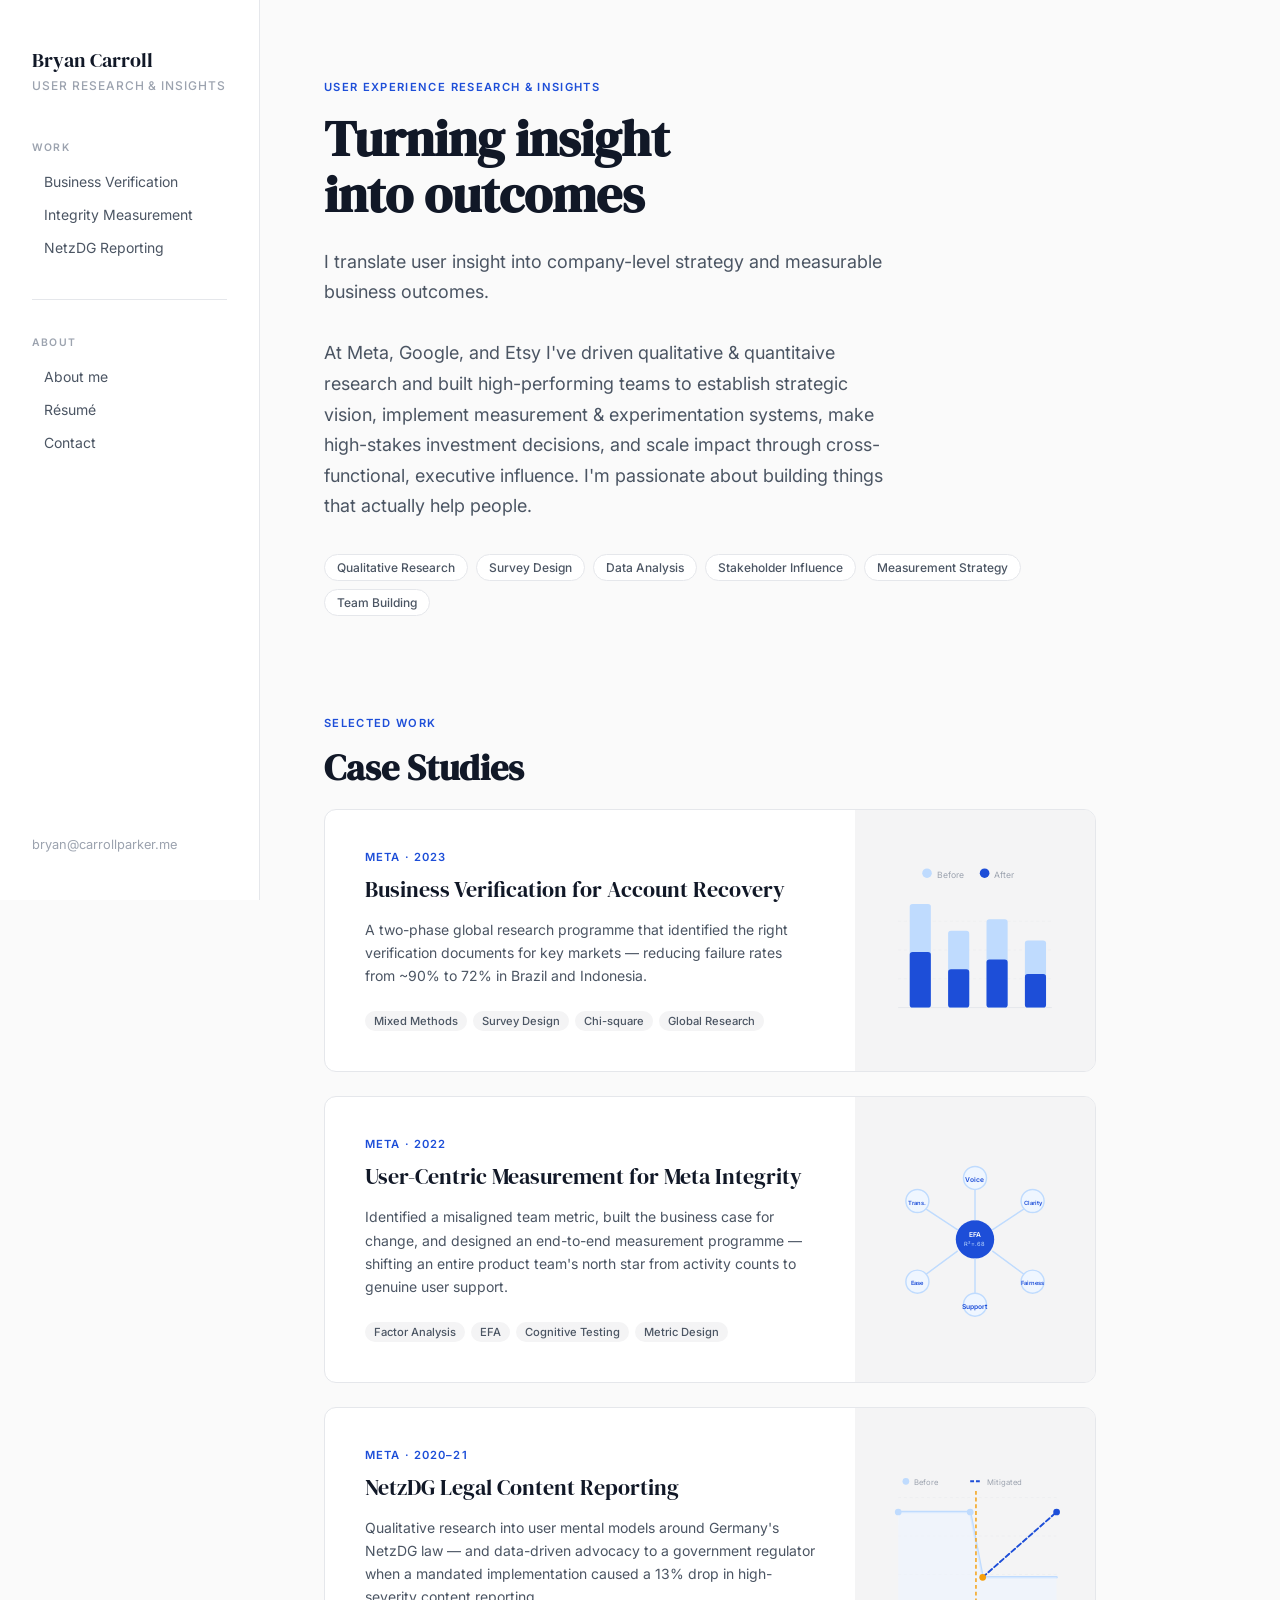
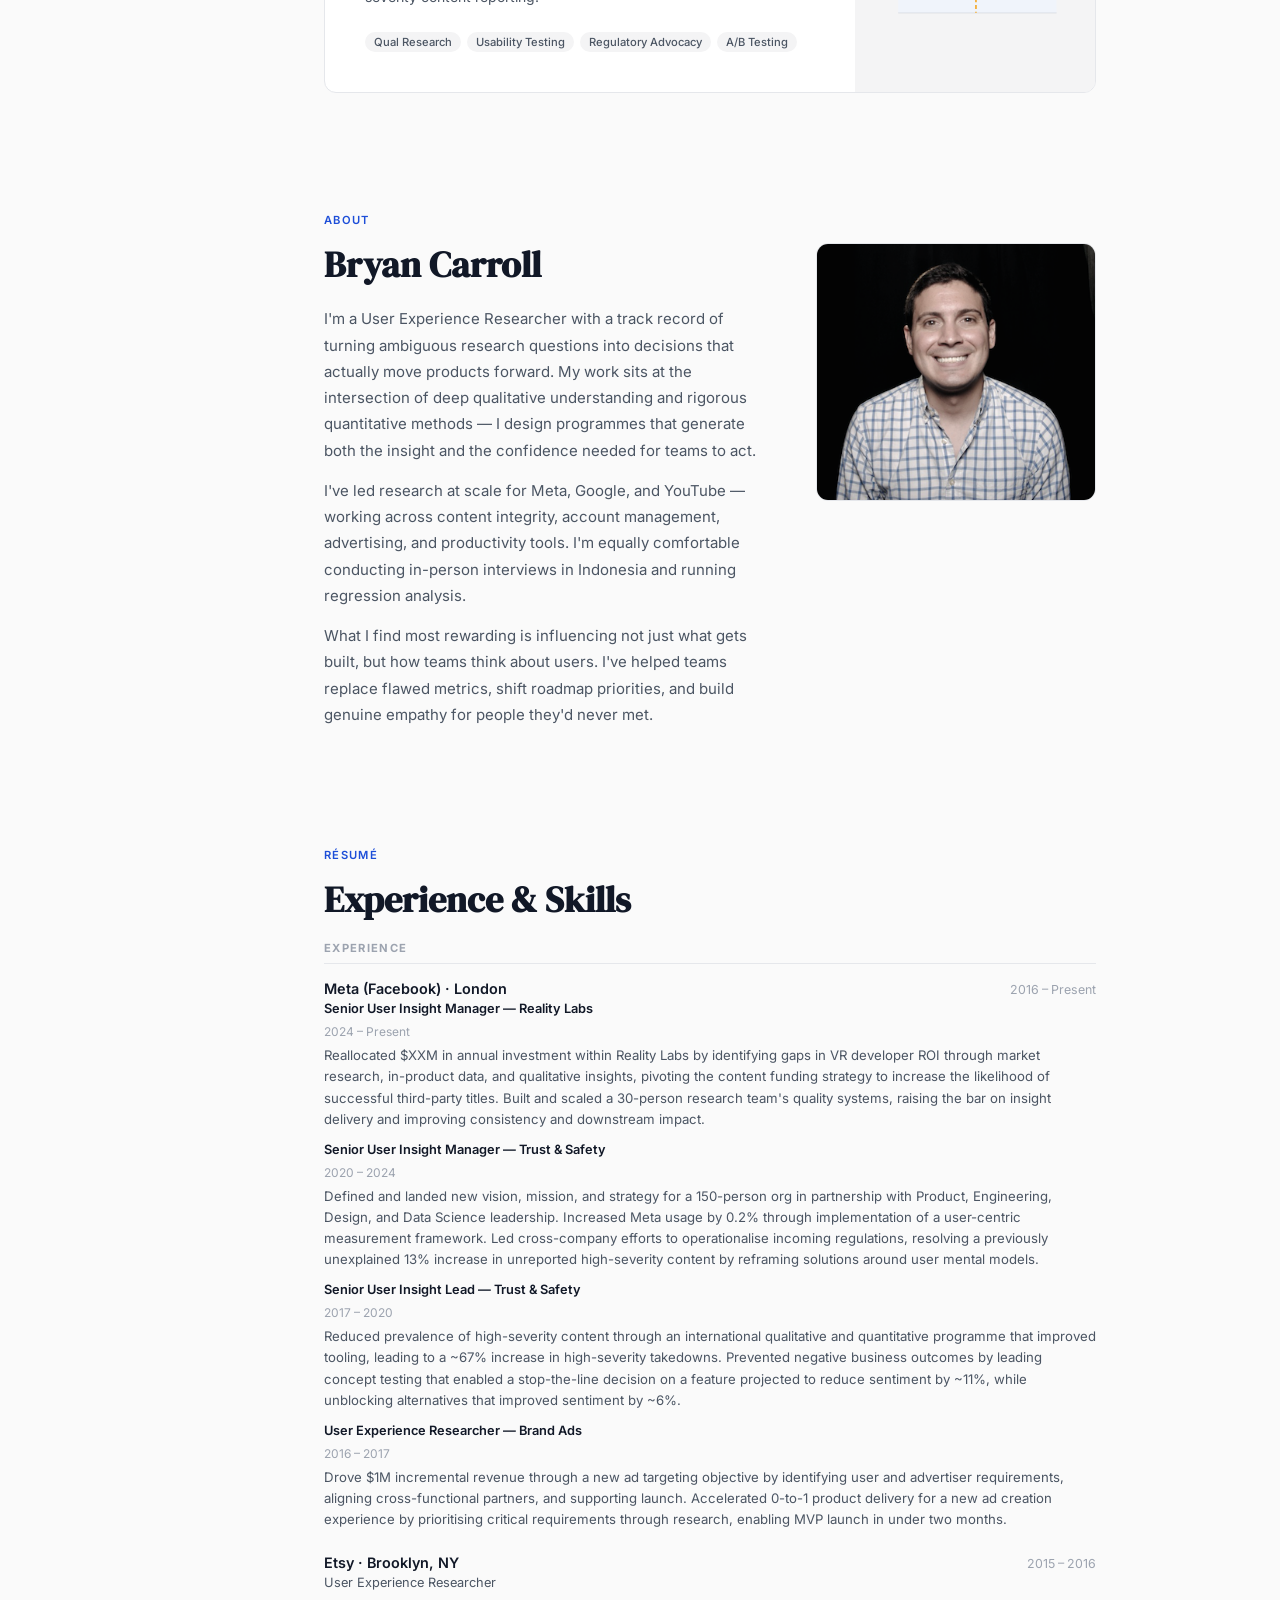
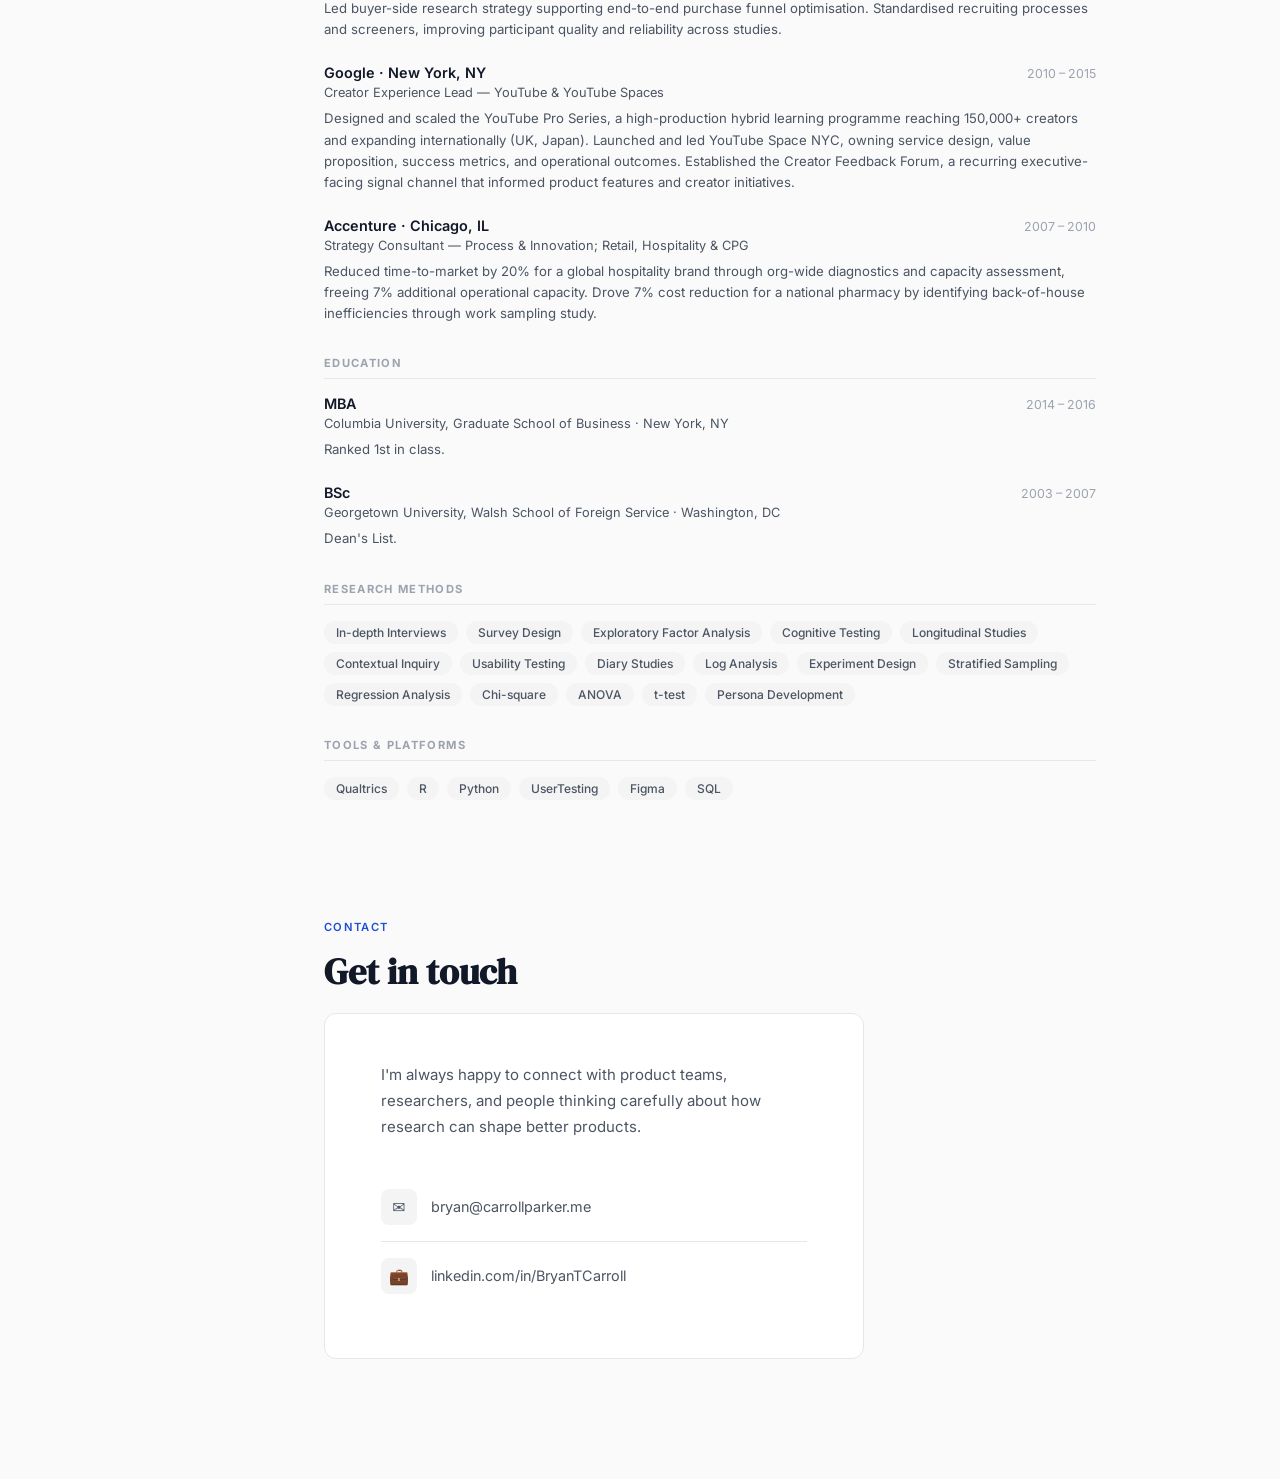
==== commit 9a9b672a: "Add files via upload" ====
--- a/index.html
+++ b/index.html
@@ -830,29 +830,7 @@
           <p style="margin-top:14px">What I find most rewarding is influencing not just what gets built, but how teams think about users. I've helped teams replace flawed metrics, shift roadmap priorities, and build genuine empathy for people they'd never met.</p>
         </div>
         <div>
-          <div class="about-sidebar-card">
-            <h3>Experience</h3>
-            <div class="exp-item">
-              <div class="exp-company">Meta</div>
-              <div class="exp-role">Senior User Insight Manager</div>
-              <div class="exp-years">2016 – Present · London</div>
-            </div>
-            <div class="exp-item">
-              <div class="exp-company">Etsy</div>
-              <div class="exp-role">UX Researcher</div>
-              <div class="exp-years">2015 – 2016 · Brooklyn</div>
-            </div>
-            <div class="exp-item">
-              <div class="exp-company">Google / YouTube</div>
-              <div class="exp-role">Creator Experience Lead</div>
-              <div class="exp-years">2010 – 2015 · New York</div>
-            </div>
-            <div class="exp-item">
-              <div class="exp-company">Accenture</div>
-              <div class="exp-role">Strategy Consultant</div>
-              <div class="exp-years">2007 – 2010 · Chicago</div>
-            </div>
-          </div>
+          <img src="bcarroll.png" alt="Bryan Carroll" style="width:100%;border-radius:var(--radius);border:1px solid var(--border);display:block;"/>
         </div>
       </div>
     </section>
@@ -975,12 +953,10 @@
         <div class="resume-section-title">Tools &amp; Platforms</div>
         <div class="skill-tags">
           <span class="skill-tag">Qualtrics</span>
-          <span class="skill-tag">SPSS</span>
           <span class="skill-tag">R</span>
-          <span class="skill-tag">Dovetail</span>
+          <span class="skill-tag">Python</span>
           <span class="skill-tag">UserTesting</span>
           <span class="skill-tag">Figma</span>
-          <span class="skill-tag">Looker</span>
           <span class="skill-tag">SQL</span>
         </div>
       </div>
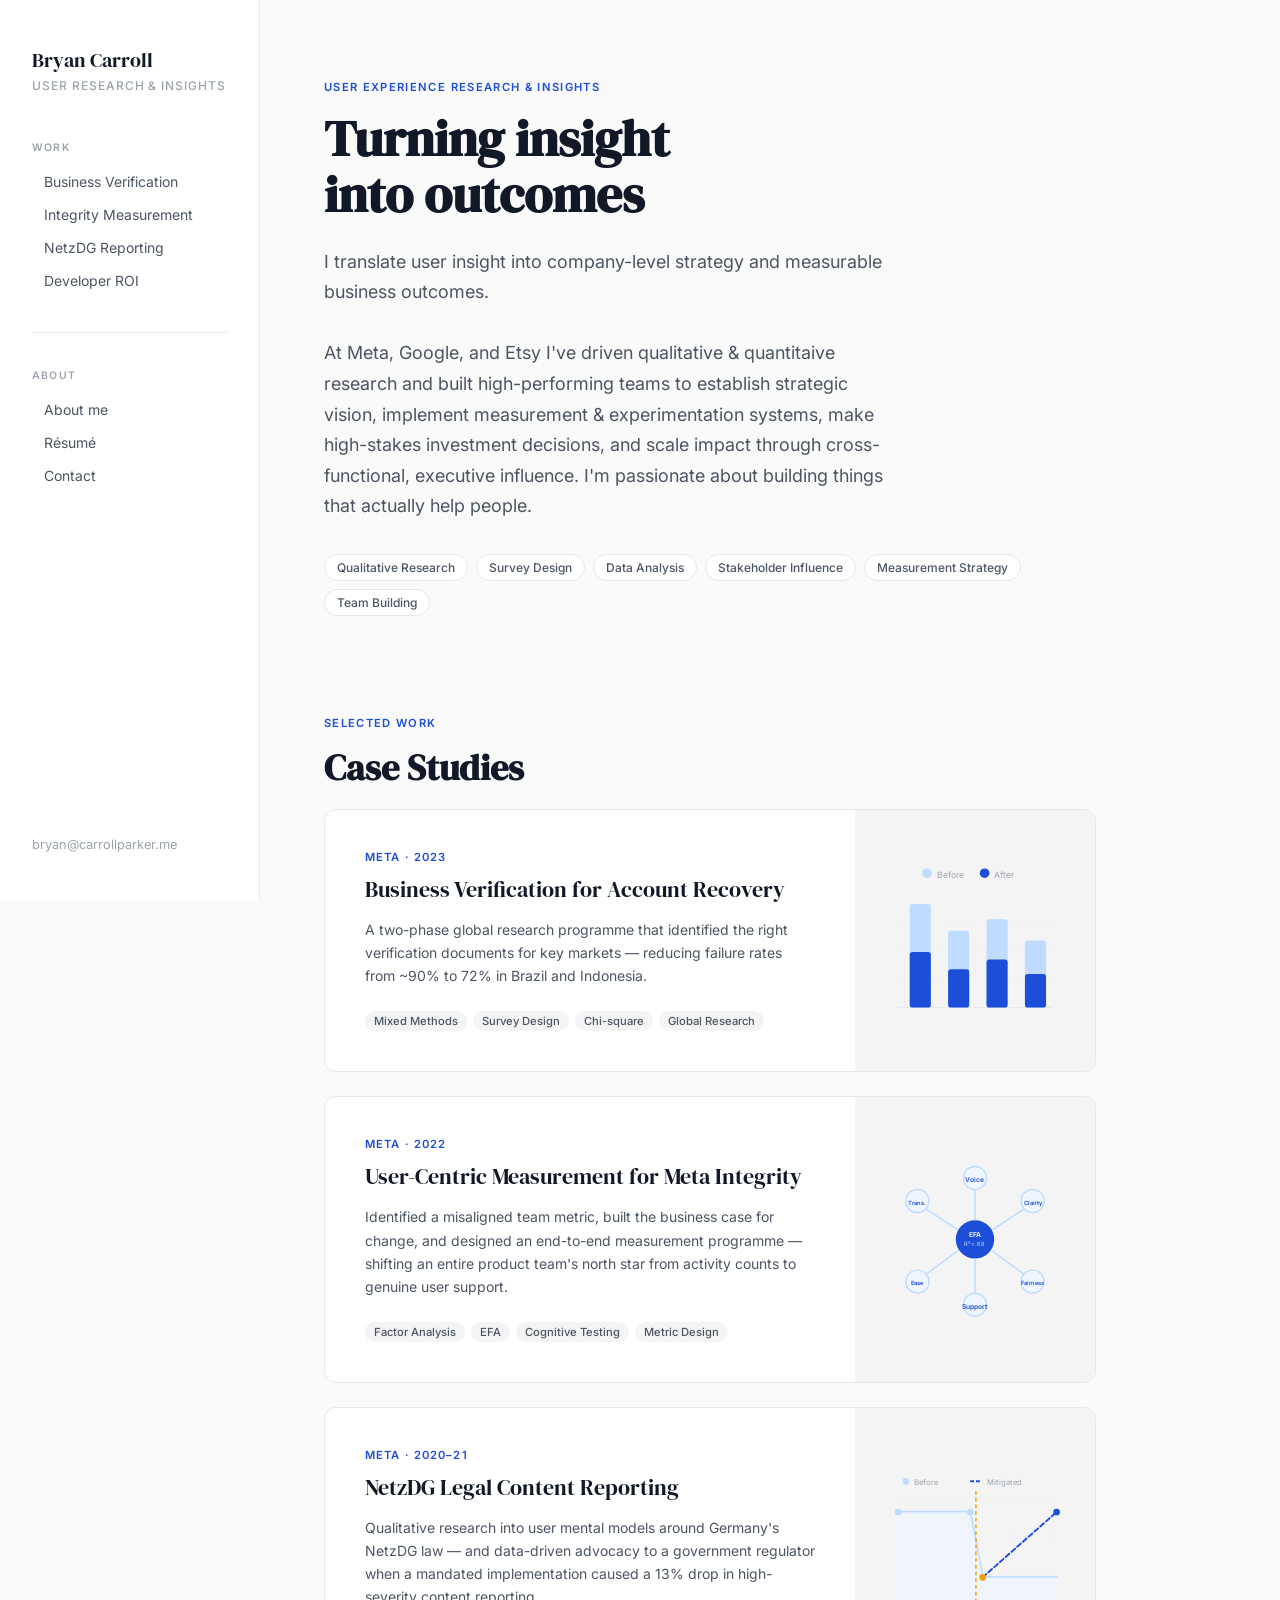
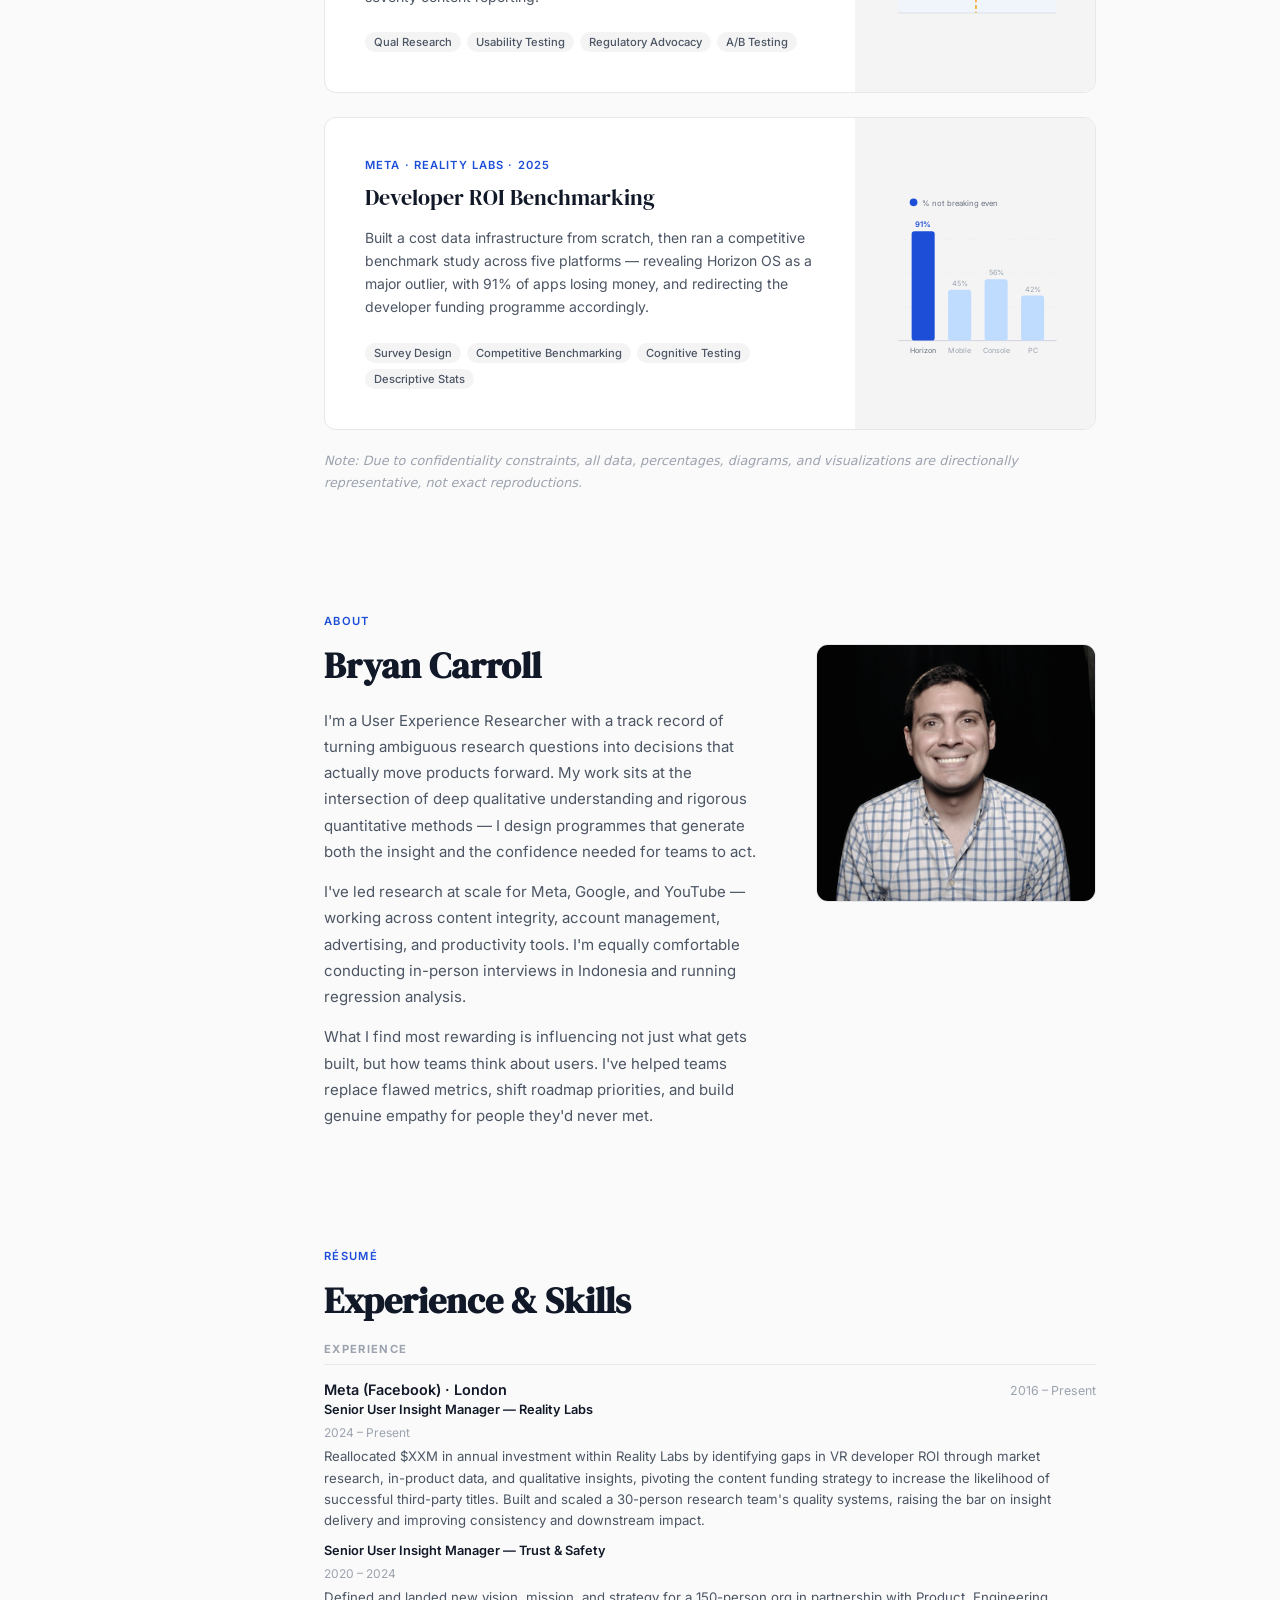
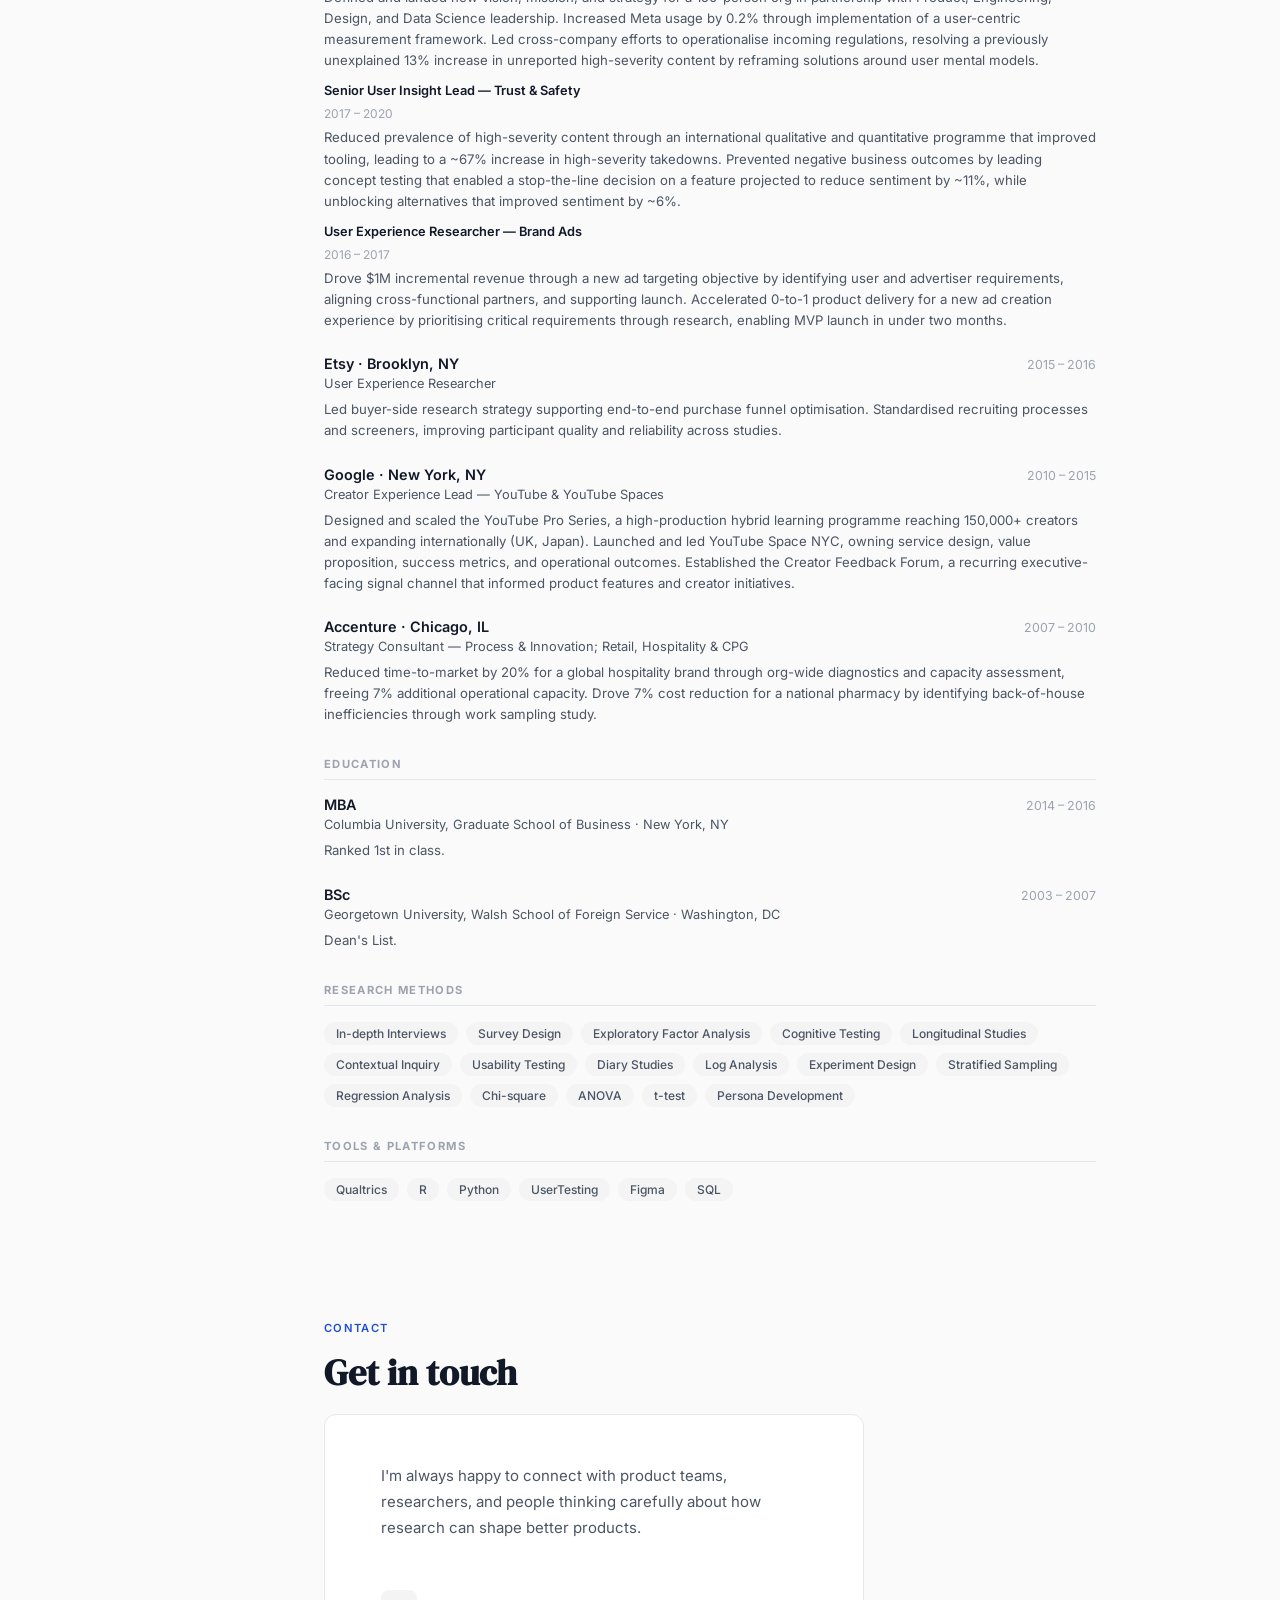
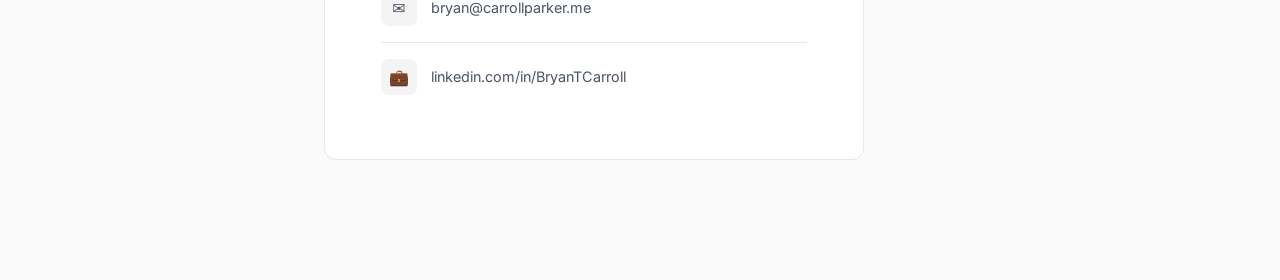
==== commit 9d678fda: "Add files via upload added fourth case study with updated sidebars across all pages" ====
--- a/index.html
+++ b/index.html
@@ -649,6 +649,7 @@
       <li><a href="case-study-1.html">Business Verification</a></li>
       <li><a href="case-study-2.html">Integrity Measurement</a></li>
       <li><a href="case-study-3.html">NetzDG Reporting</a></li>
+      <li><a href="case-study-4.html">Developer ROI</a></li>
     </ul>
 
     <div class="nav-divider"></div>
@@ -815,7 +816,53 @@
           </div>
         </a>
 
+        <!-- Card 4 -->
+        <a class="case-card" href="case-study-4.html">
+          <div class="case-card-body">
+            <div class="case-card-meta">Meta · Reality Labs · 2025</div>
+            <div class="case-card-title">Developer ROI Benchmarking</div>
+            <p class="case-card-desc">Built a cost data infrastructure from scratch, then ran a competitive benchmark study across five platforms — revealing Horizon OS as a major outlier, with 91% of apps losing money, and redirecting the developer funding programme accordingly.</p>
+            <div class="case-tags">
+              <span class="case-tag">Survey Design</span>
+              <span class="case-tag">Competitive Benchmarking</span>
+              <span class="case-tag">Cognitive Testing</span>
+              <span class="case-tag">Descriptive Stats</span>
+            </div>
+          </div>
+          <div class="case-card-illus">
+            <!-- Platform comparison bar chart SVG -->
+            <svg viewBox="0 0 200 180" fill="none" xmlns="http://www.w3.org/2000/svg" aria-hidden="true">
+              <!-- Grid -->
+              <line x1="20" y1="160" x2="185" y2="160" stroke="#D1D5DB" stroke-width="1"/>
+              <line x1="20" y1="125" x2="185" y2="125" stroke="#E5E7EB" stroke-width="0.5" stroke-dasharray="3 3"/>
+              <line x1="20" y1="90"  x2="185" y2="90"  stroke="#E5E7EB" stroke-width="0.5" stroke-dasharray="3 3"/>
+              <line x1="20" y1="55"  x2="185" y2="55"  stroke="#E5E7EB" stroke-width="0.5" stroke-dasharray="3 3"/>
+              <!-- Other platform bars (muted) -->
+              <rect x="72"  y="107" width="24" height="53" rx="3" fill="#BFDBFE"/>
+              <rect x="110" y="96"  width="24" height="64" rx="3" fill="#BFDBFE"/>
+              <rect x="148" y="113" width="24" height="47" rx="3" fill="#BFDBFE"/>
+              <!-- Horizon bar (highlighted) -->
+              <rect x="34"  y="46"  width="24" height="114" rx="3" fill="#1D4ED8"/>
+              <!-- Value labels -->
+              <text x="46"  y="42"  text-anchor="middle" font-size="8"   fill="#1D4ED8" font-weight="600" font-family="Inter,sans-serif">91%</text>
+              <text x="84"  y="103" text-anchor="middle" font-size="7.5" fill="#9CA3AF" font-family="Inter,sans-serif">45%</text>
+              <text x="122" y="92"  text-anchor="middle" font-size="7.5" fill="#9CA3AF" font-family="Inter,sans-serif">56%</text>
+              <text x="160" y="109" text-anchor="middle" font-size="7.5" fill="#9CA3AF" font-family="Inter,sans-serif">42%</text>
+              <!-- X labels -->
+              <text x="46"  y="173" text-anchor="middle" font-size="7.5" fill="#6B7280" font-family="Inter,sans-serif">Horizon</text>
+              <text x="84"  y="173" text-anchor="middle" font-size="7.5" fill="#9CA3AF" font-family="Inter,sans-serif">Mobile</text>
+              <text x="122" y="173" text-anchor="middle" font-size="7.5" fill="#9CA3AF" font-family="Inter,sans-serif">Console</text>
+              <text x="160" y="173" text-anchor="middle" font-size="7.5" fill="#9CA3AF" font-family="Inter,sans-serif">PC</text>
+              <!-- Legend -->
+              <circle cx="36" cy="16" r="4" fill="#1D4ED8"/>
+              <text x="45" y="20" font-size="8" fill="#6B7280" font-family="Inter,sans-serif">% not breaking even</text>
+            </svg>
+          </div>
+        </a>
+
       </div>
+
+      <p style="margin-top:20px;font-size:0.8rem;color:var(--text-3);font-style:italic;">Note: Due to confidentiality constraints, all data, percentages, diagrams, and visualizations are directionally representative, not exact reproductions.</p>
     </section>
 
 
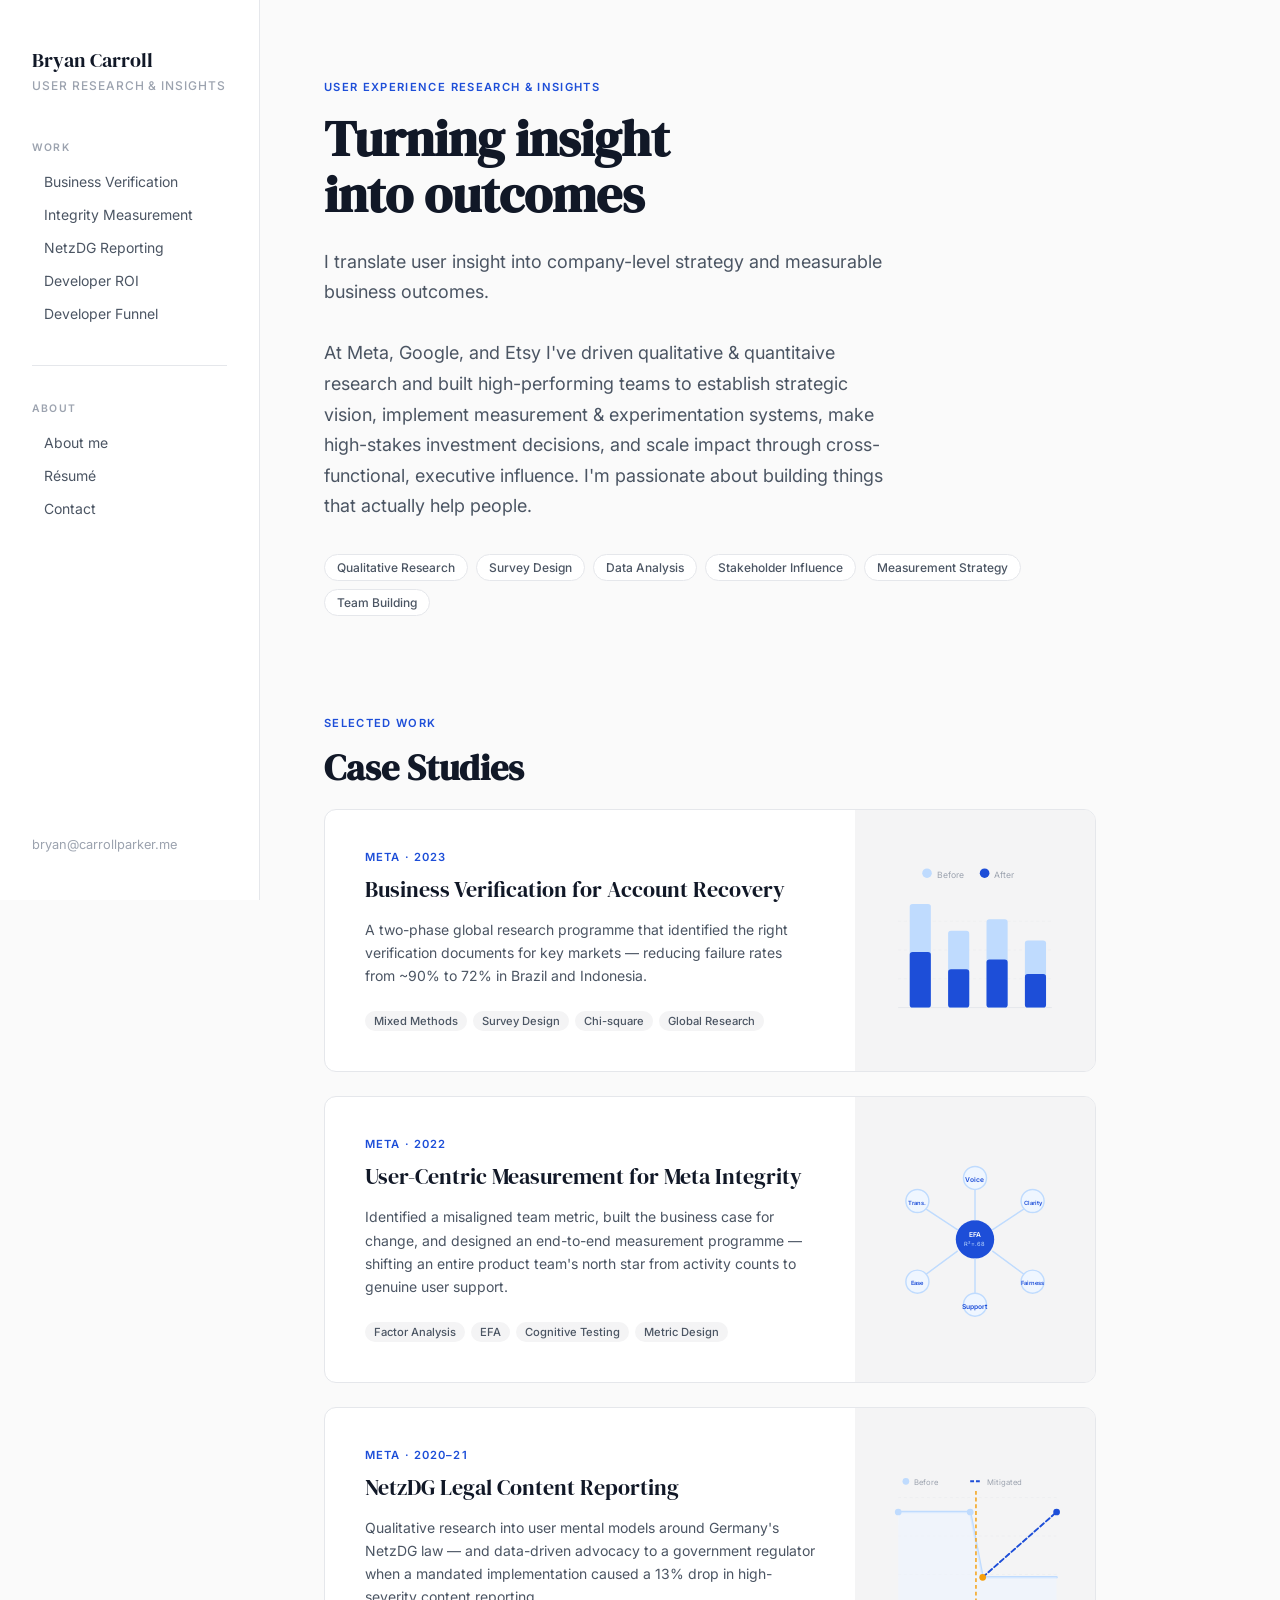
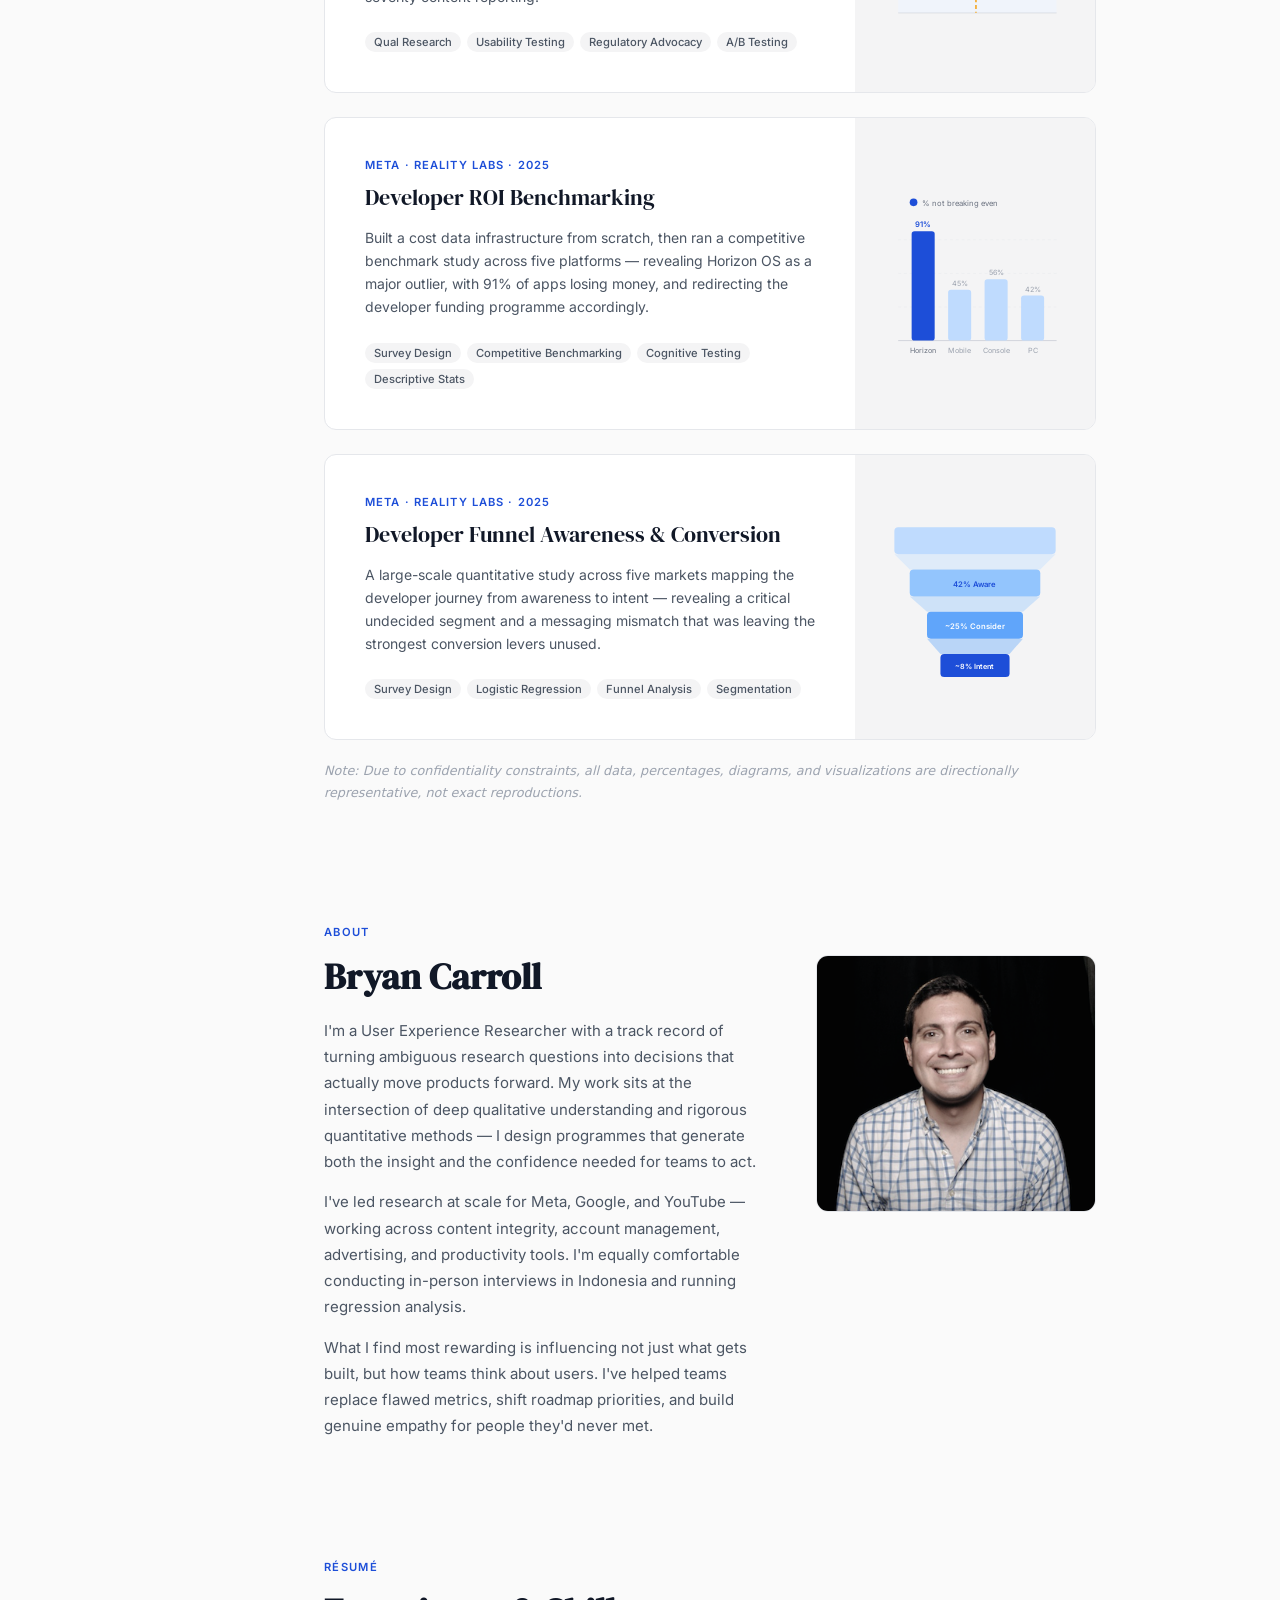
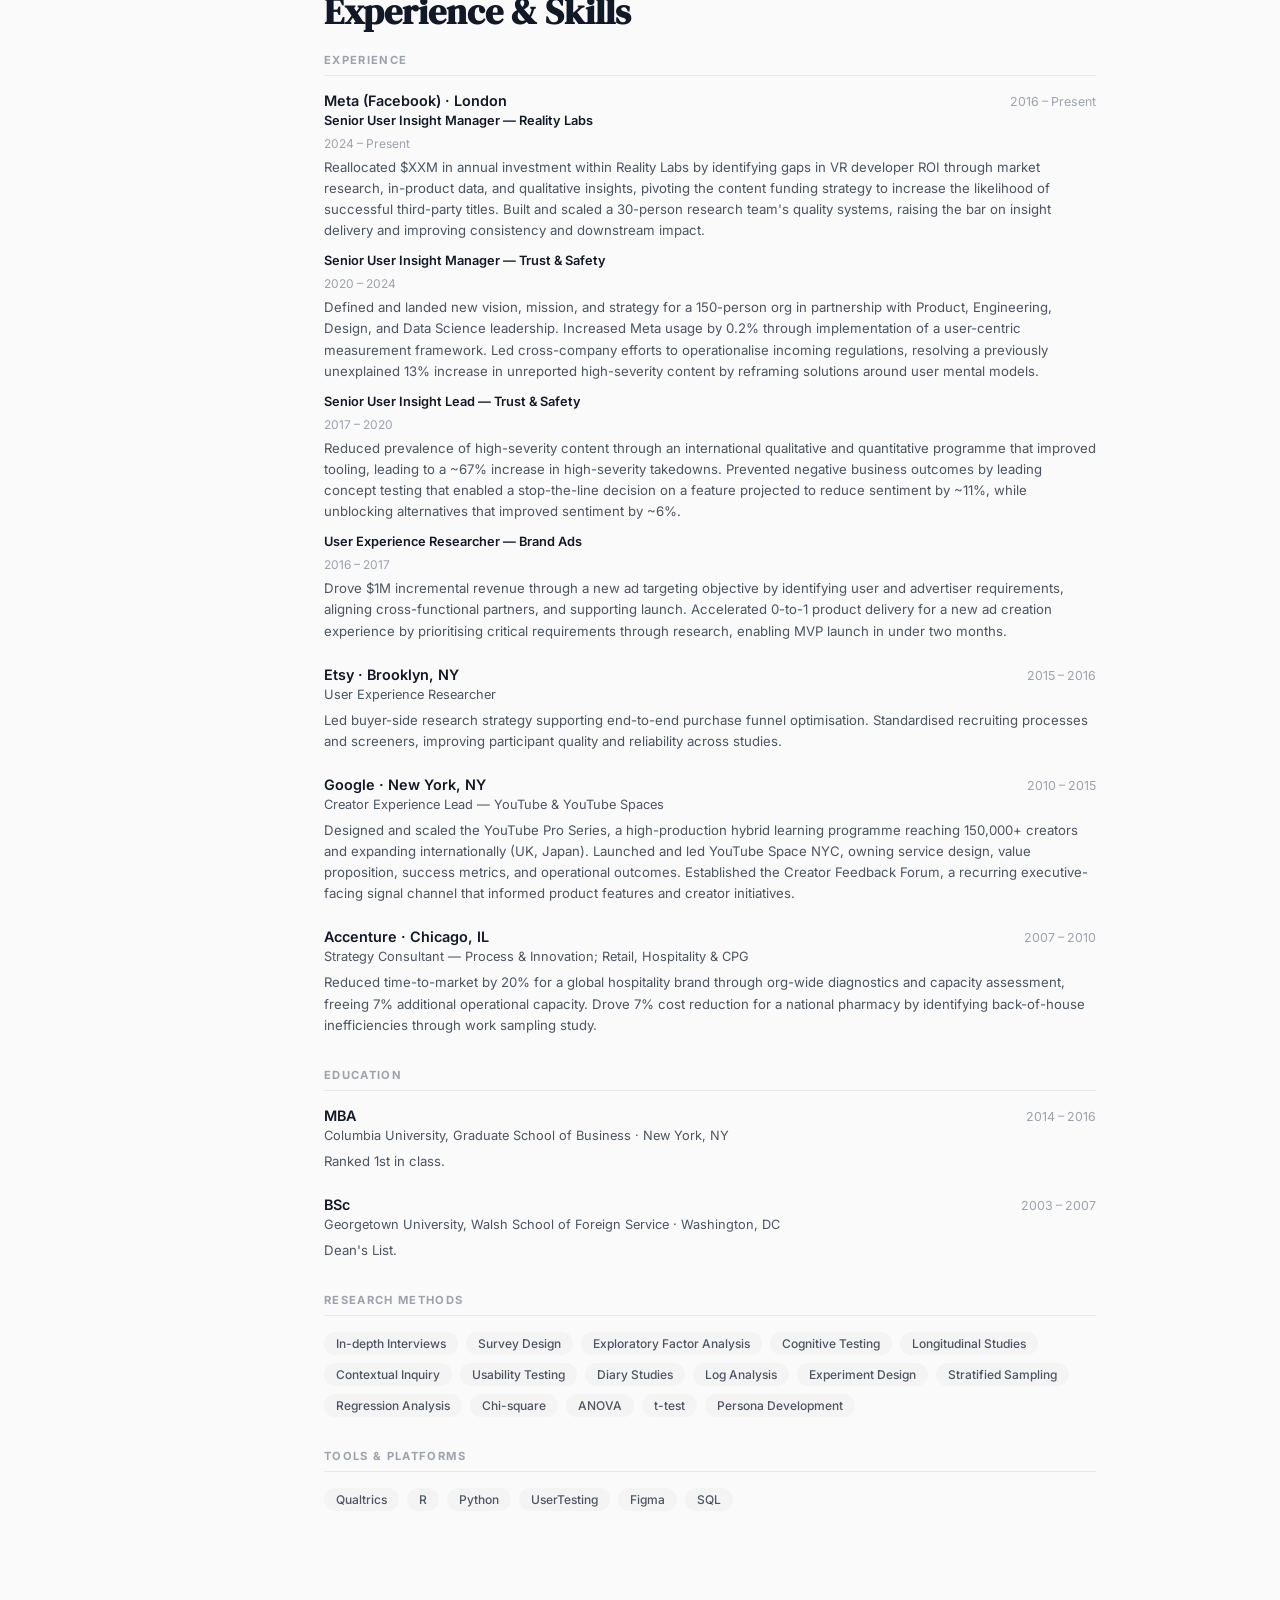
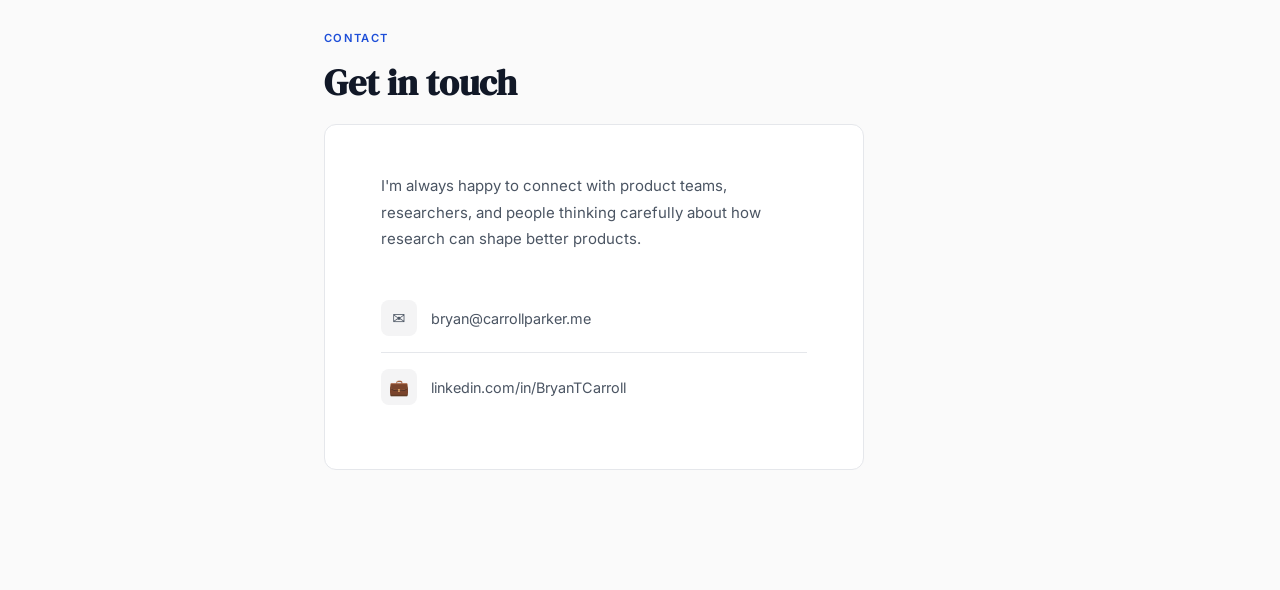
==== commit 47706383: "updated with awareness and funnel study" ====
--- a/index.html
+++ b/index.html
@@ -650,6 +650,7 @@
       <li><a href="case-study-2.html">Integrity Measurement</a></li>
       <li><a href="case-study-3.html">NetzDG Reporting</a></li>
       <li><a href="case-study-4.html">Developer ROI</a></li>
+      <li><a href="case-study-5.html">Developer Funnel</a></li>
     </ul>
 
     <div class="nav-divider"></div>
@@ -860,6 +861,43 @@
           </div>
         </a>
 
+        <!-- Card 5 -->
+        <a class="case-card" href="case-study-5.html">
+          <div class="case-card-body">
+            <div class="case-card-meta">Meta · Reality Labs · 2025</div>
+            <div class="case-card-title">Developer Funnel Awareness &amp; Conversion</div>
+            <p class="case-card-desc">A large-scale quantitative study across five markets mapping the developer journey from awareness to intent — revealing a critical undecided segment and a messaging mismatch that was leaving the strongest conversion levers unused.</p>
+            <div class="case-tags">
+              <span class="case-tag">Survey Design</span>
+              <span class="case-tag">Logistic Regression</span>
+              <span class="case-tag">Funnel Analysis</span>
+              <span class="case-tag">Segmentation</span>
+            </div>
+          </div>
+          <div class="case-card-illus">
+            <!-- Funnel SVG illustration -->
+            <svg viewBox="0 0 200 180" fill="none" xmlns="http://www.w3.org/2000/svg" aria-hidden="true">
+              <!-- Funnel tier 1 -->
+              <rect x="16" y="18" width="168" height="28" rx="4" fill="#BFDBFE"/>
+              <!-- Connector 1 -->
+              <polygon points="16,46 184,46 168,62 32,62" fill="#BFDBFE" opacity="0.4"/>
+              <!-- Funnel tier 2 -->
+              <rect x="32" y="62" width="136" height="28" rx="4" fill="#93C5FD"/>
+              <text x="100" y="80" text-anchor="middle" font-size="8" fill="#1D4ED8" font-weight="600" font-family="Inter,sans-serif">42% Aware</text>
+              <!-- Connector 2 -->
+              <polygon points="32,90 168,90 150,106 50,106" fill="#93C5FD" opacity="0.4"/>
+              <!-- Funnel tier 3 -->
+              <rect x="50" y="106" width="100" height="28" rx="4" fill="#60A5FA"/>
+              <text x="100" y="124" text-anchor="middle" font-size="8" fill="#fff" font-weight="600" font-family="Inter,sans-serif">~25% Consider</text>
+              <!-- Connector 3 -->
+              <polygon points="50,134 150,134 136,150 64,150" fill="#60A5FA" opacity="0.4"/>
+              <!-- Funnel tier 4 -->
+              <rect x="64" y="150" width="72" height="24" rx="4" fill="#1D4ED8"/>
+              <text x="100" y="166" text-anchor="middle" font-size="7.5" fill="#fff" font-weight="600" font-family="Inter,sans-serif">~8% Intent</text>
+            </svg>
+          </div>
+        </a>
+
       </div>
 
       <p style="margin-top:20px;font-size:0.8rem;color:var(--text-3);font-style:italic;">Note: Due to confidentiality constraints, all data, percentages, diagrams, and visualizations are directionally representative, not exact reproductions.</p>
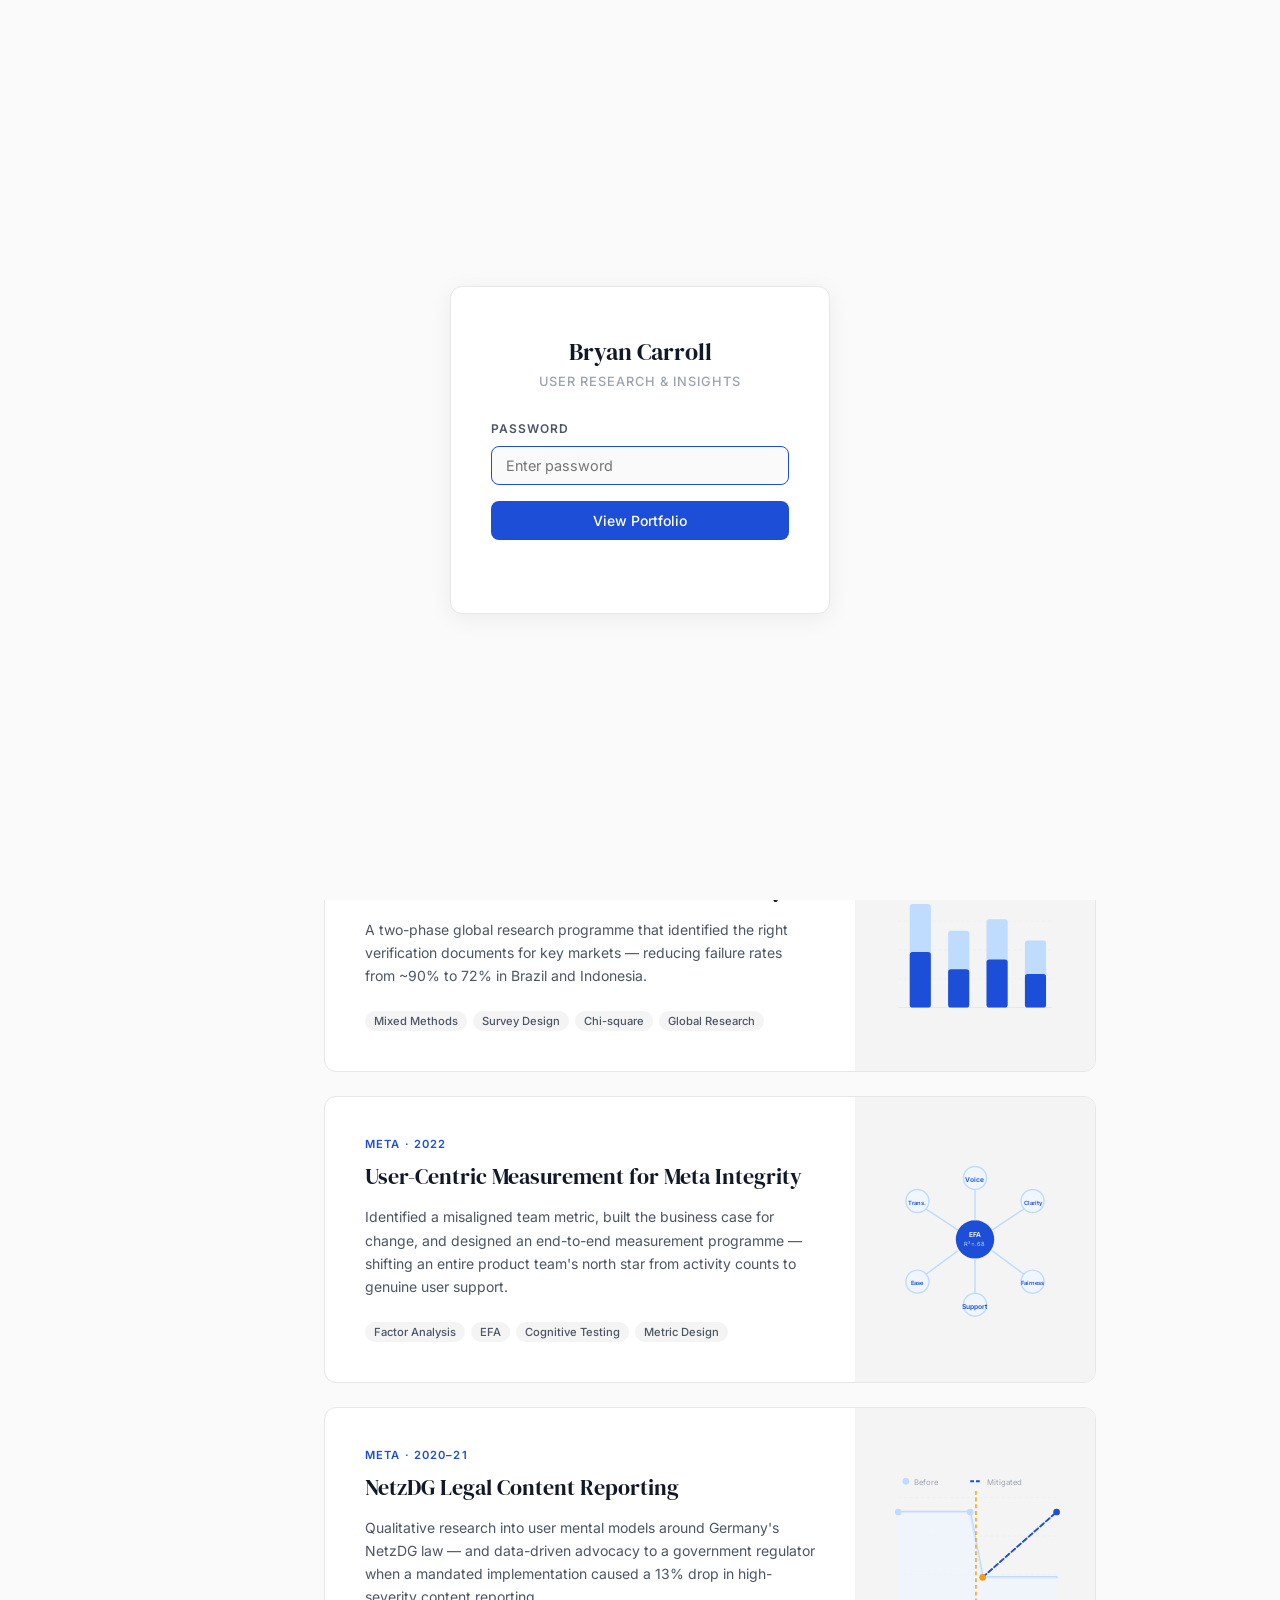
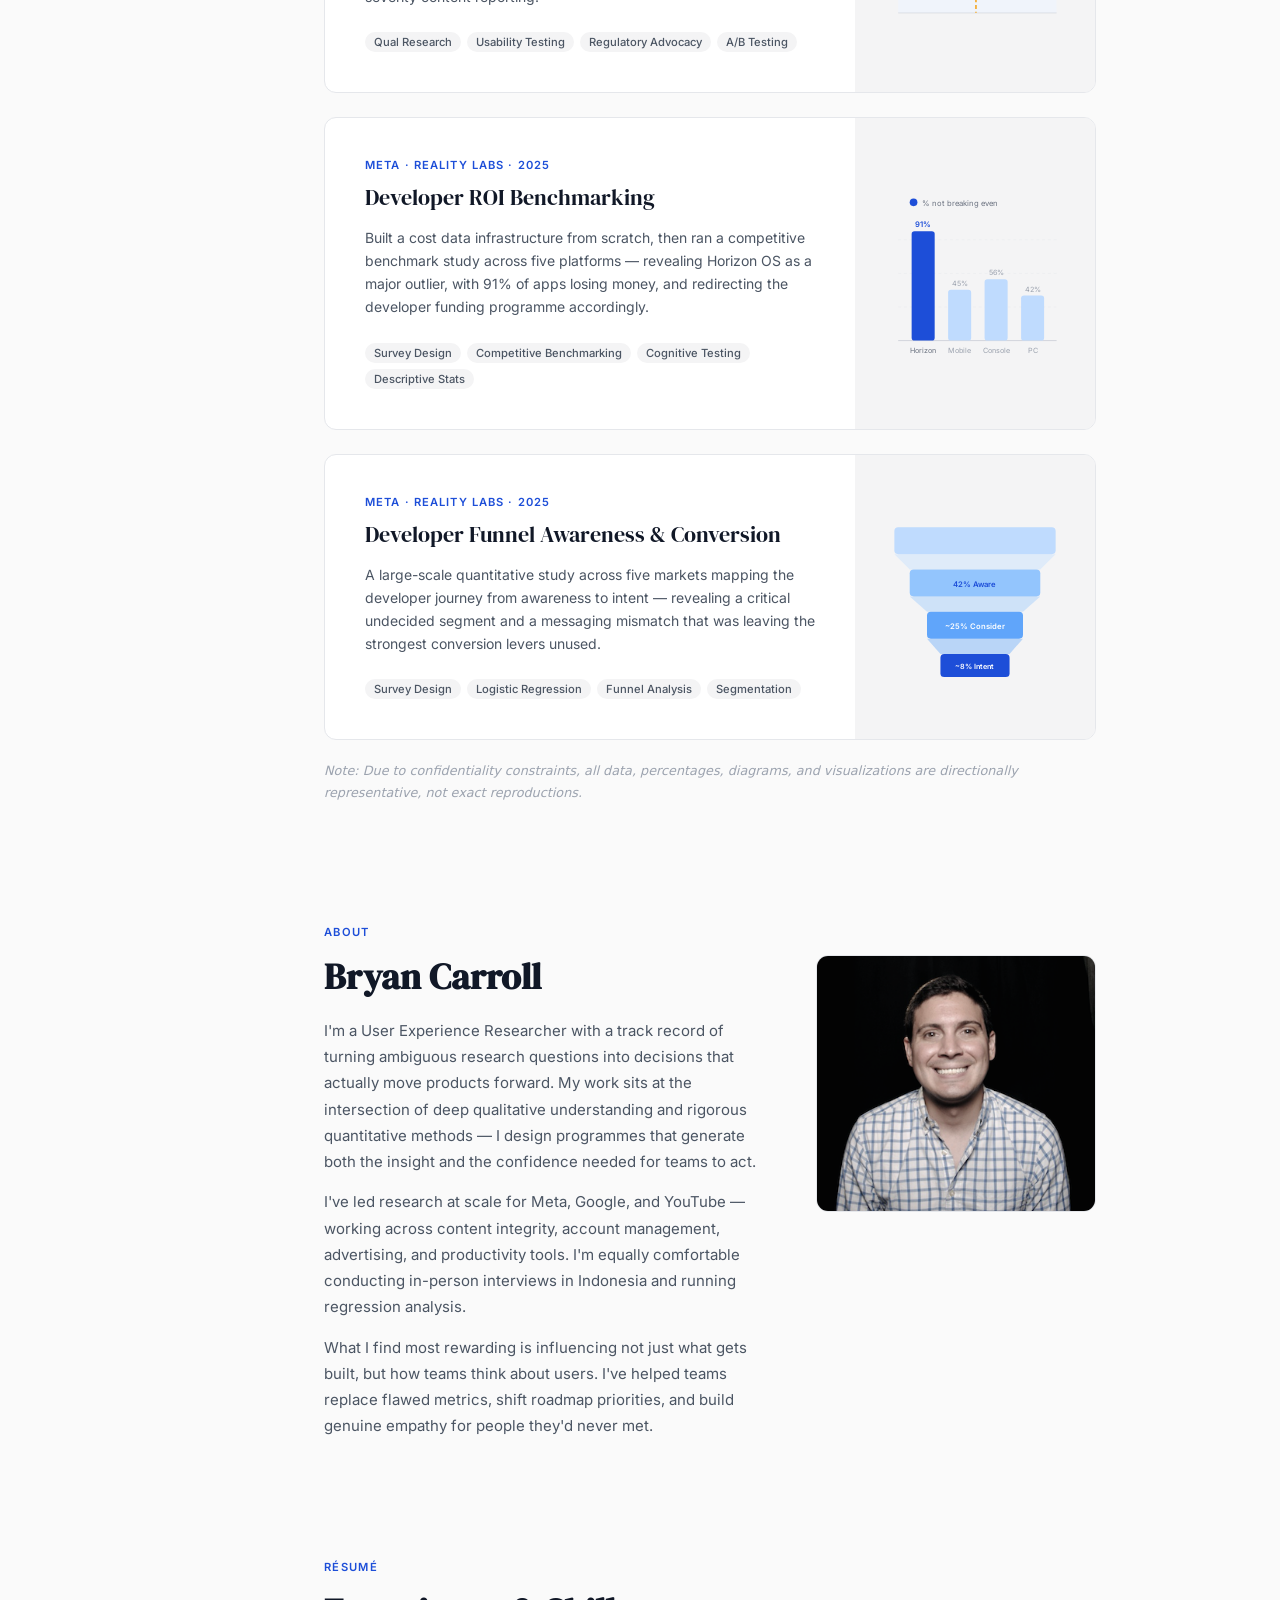
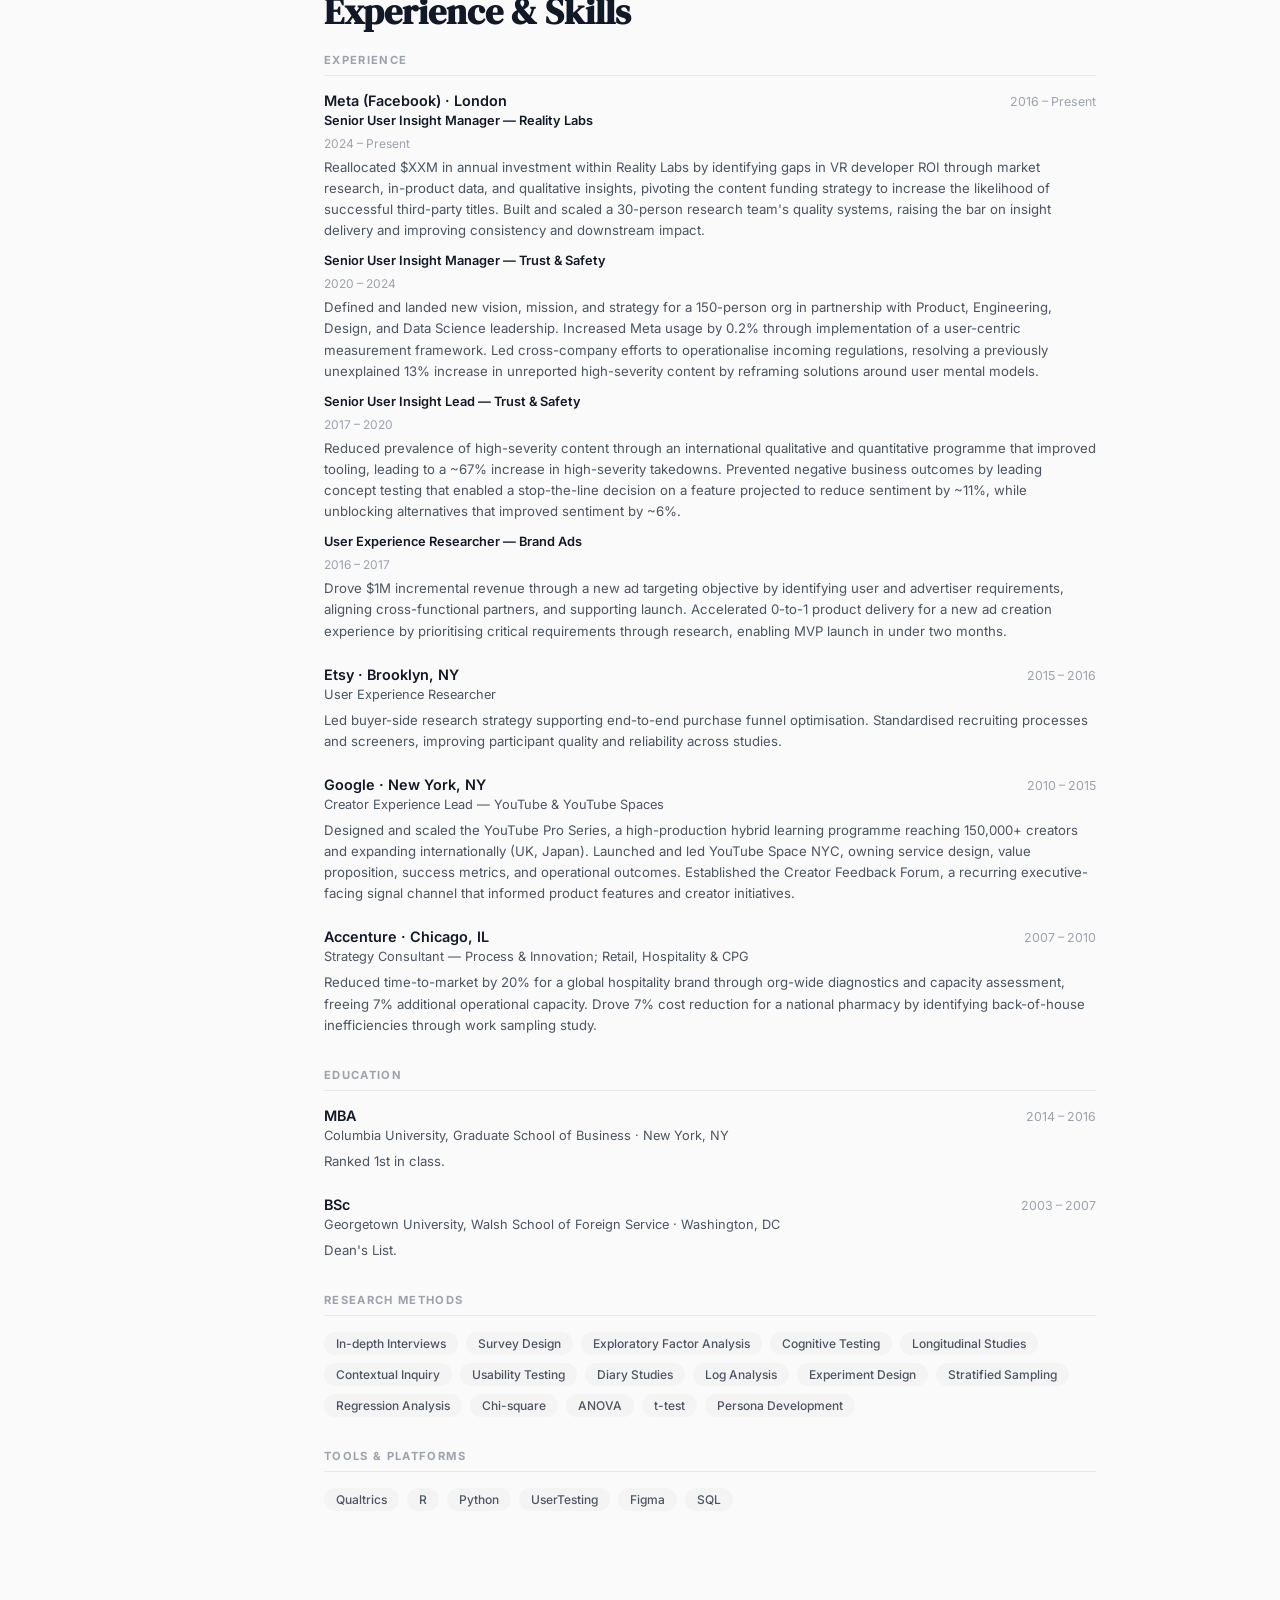
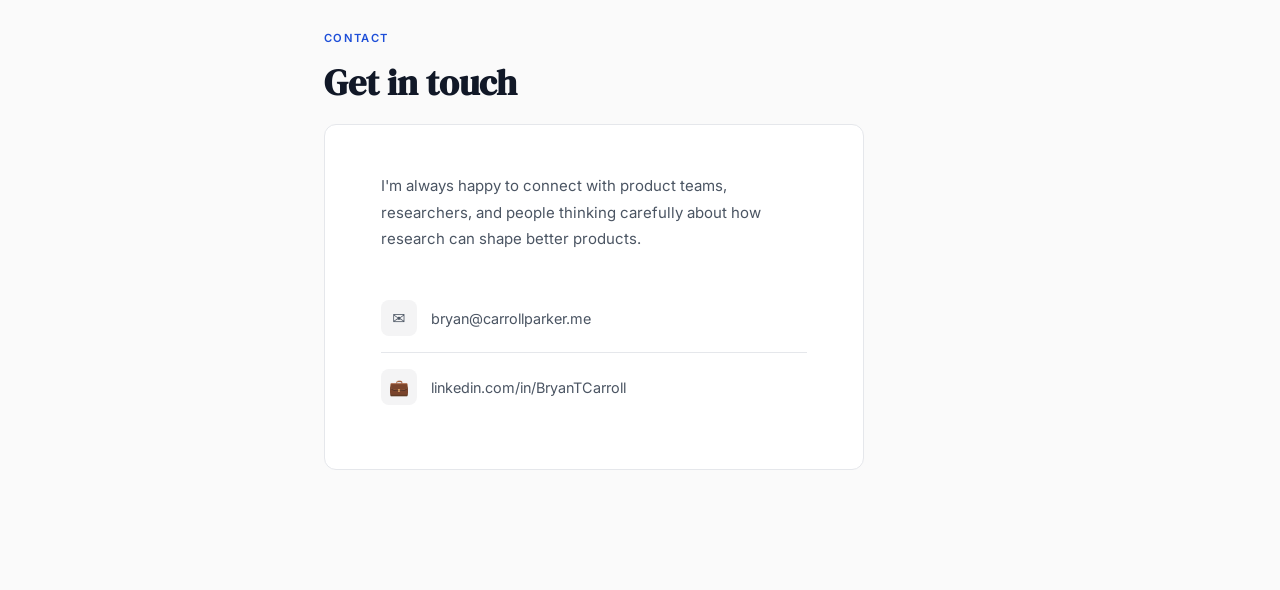
==== commit af99ffce: "updated index to include password" ====
--- a/index.html
+++ b/index.html
@@ -623,9 +623,101 @@
       .skill-tags { gap: 6px; }
       .skill-tag { font-size: 0.7rem; }
     }
+    /* ── PASSWORD GATE ───────────────────────────────── */
+    #pw-gate {
+      position: fixed;
+      inset: 0;
+      background: var(--bg);
+      z-index: 9999;
+      display: flex;
+      align-items: center;
+      justify-content: center;
+    }
+    #pw-gate .gate-card {
+      background: #fff;
+      border: 1px solid var(--border);
+      border-radius: var(--radius);
+      padding: 48px 40px;
+      width: 100%;
+      max-width: 380px;
+      text-align: center;
+      box-shadow: 0 4px 24px rgba(0,0,0,0.06);
+    }
+    #pw-gate .gate-name {
+      font-family: var(--serif);
+      font-size: 1.5rem;
+      color: var(--text-1);
+      margin-bottom: 6px;
+    }
+    #pw-gate .gate-sub {
+      font-size: 0.8rem;
+      font-weight: 500;
+      letter-spacing: 0.08em;
+      text-transform: uppercase;
+      color: var(--text-3);
+      margin-bottom: 32px;
+    }
+    #pw-gate label {
+      display: block;
+      font-size: 0.75rem;
+      font-weight: 600;
+      letter-spacing: 0.08em;
+      text-transform: uppercase;
+      color: var(--text-2);
+      margin-bottom: 10px;
+      text-align: left;
+    }
+    #pw-gate input[type="password"] {
+      width: 100%;
+      padding: 10px 14px;
+      border: 1px solid var(--border);
+      border-radius: 8px;
+      font-family: var(--sans);
+      font-size: 0.9rem;
+      color: var(--text-1);
+      background: var(--bg);
+      outline: none;
+      transition: border-color var(--transition);
+      margin-bottom: 16px;
+    }
+    #pw-gate input[type="password"]:focus {
+      border-color: var(--accent);
+    }
+    #pw-gate button {
+      width: 100%;
+      padding: 11px;
+      background: var(--accent);
+      color: #fff;
+      border: none;
+      border-radius: 8px;
+      font-family: var(--sans);
+      font-size: 0.875rem;
+      font-weight: 500;
+      cursor: pointer;
+      transition: opacity var(--transition);
+    }
+    #pw-gate button:hover { opacity: 0.88; }
+    #pw-gate .gate-error {
+      font-size: 0.8rem;
+      color: #DC2626;
+      margin-top: 10px;
+      min-height: 1.2em;
+    }
   </style>
 </head>
 <body>
+
+  <!-- Password gate overlay -->
+  <div id="pw-gate">
+    <div class="gate-card">
+      <div class="gate-name">Bryan Carroll</div>
+      <div class="gate-sub">User Research &amp; Insights</div>
+      <label for="pw-input">Password</label>
+      <input type="password" id="pw-input" placeholder="Enter password" autocomplete="current-password" />
+      <button id="pw-submit">View Portfolio</button>
+      <div class="gate-error" id="pw-error"></div>
+    </div>
+  </div>
 
   <!-- Mobile top bar (hamburger lives here on small screens) -->
   <div class="mobile-topbar">
@@ -1082,6 +1174,43 @@
       });
     }, { rootMargin: '-30% 0px -60% 0px' });
 
+    // ── Password gate ─────────────────────────────────
+    (function () {
+      const gate    = document.getElementById('pw-gate');
+      const input   = document.getElementById('pw-input');
+      const btn     = document.getElementById('pw-submit');
+      const errMsg  = document.getElementById('pw-error');
+      const CORRECT = 'userresearch';
+      const SESSION_KEY = 'portfolio_unlocked';
+
+      // Already unlocked this session — skip the gate entirely
+      if (sessionStorage.getItem(SESSION_KEY) === '1') {
+        gate.style.display = 'none';
+        return;
+      }
+
+      function attempt() {
+        if (input.value === CORRECT) {
+          sessionStorage.setItem(SESSION_KEY, '1');
+          gate.style.display = 'none';
+          document.body.style.overflow = '';
+        } else {
+          errMsg.textContent = 'Incorrect password. Please try again.';
+          input.value = '';
+          input.focus();
+        }
+      }
+
+      btn.addEventListener('click', attempt);
+      input.addEventListener('keydown', function (e) {
+        if (e.key === 'Enter') attempt();
+        errMsg.textContent = '';
+      });
+
+      document.body.style.overflow = 'hidden';
+      input.focus();
+    })();
+
     sections.forEach(s => observer.observe(s));
 
     // ── Mobile hamburger ──────────────────────────────
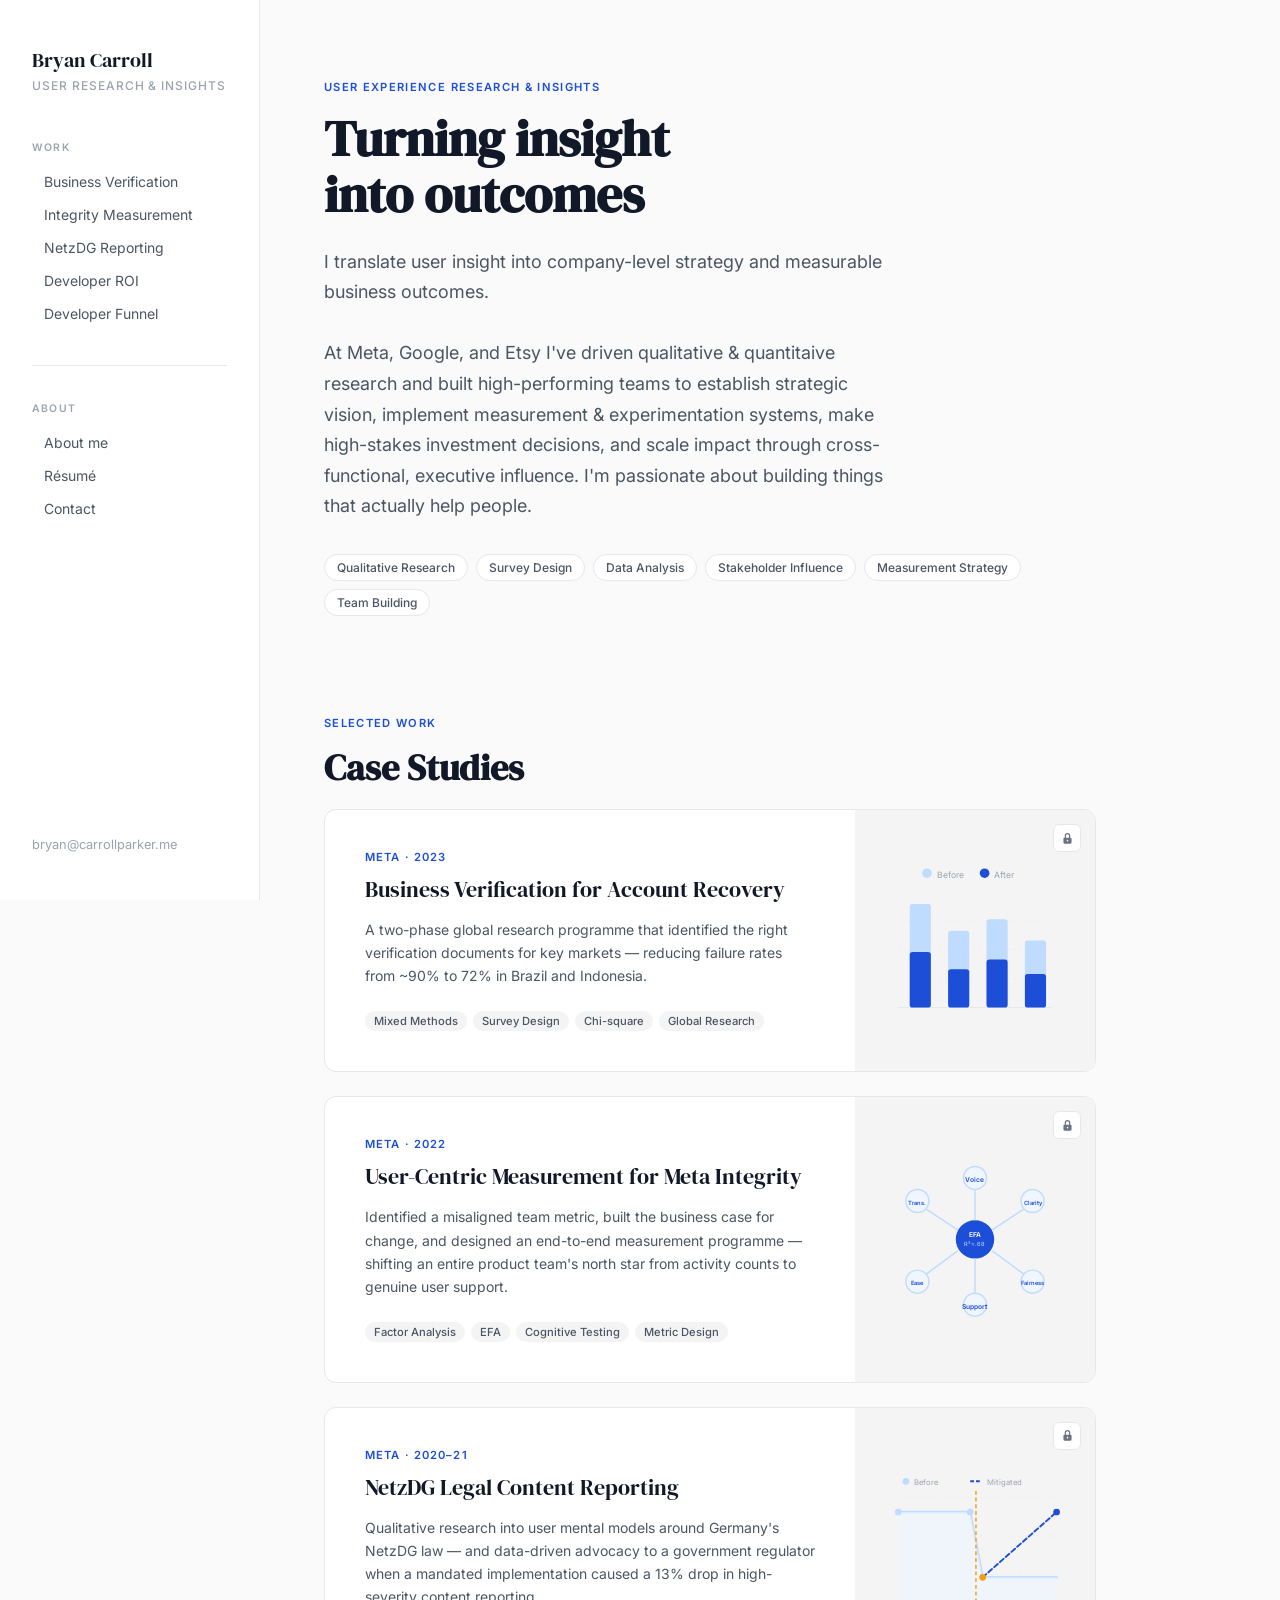
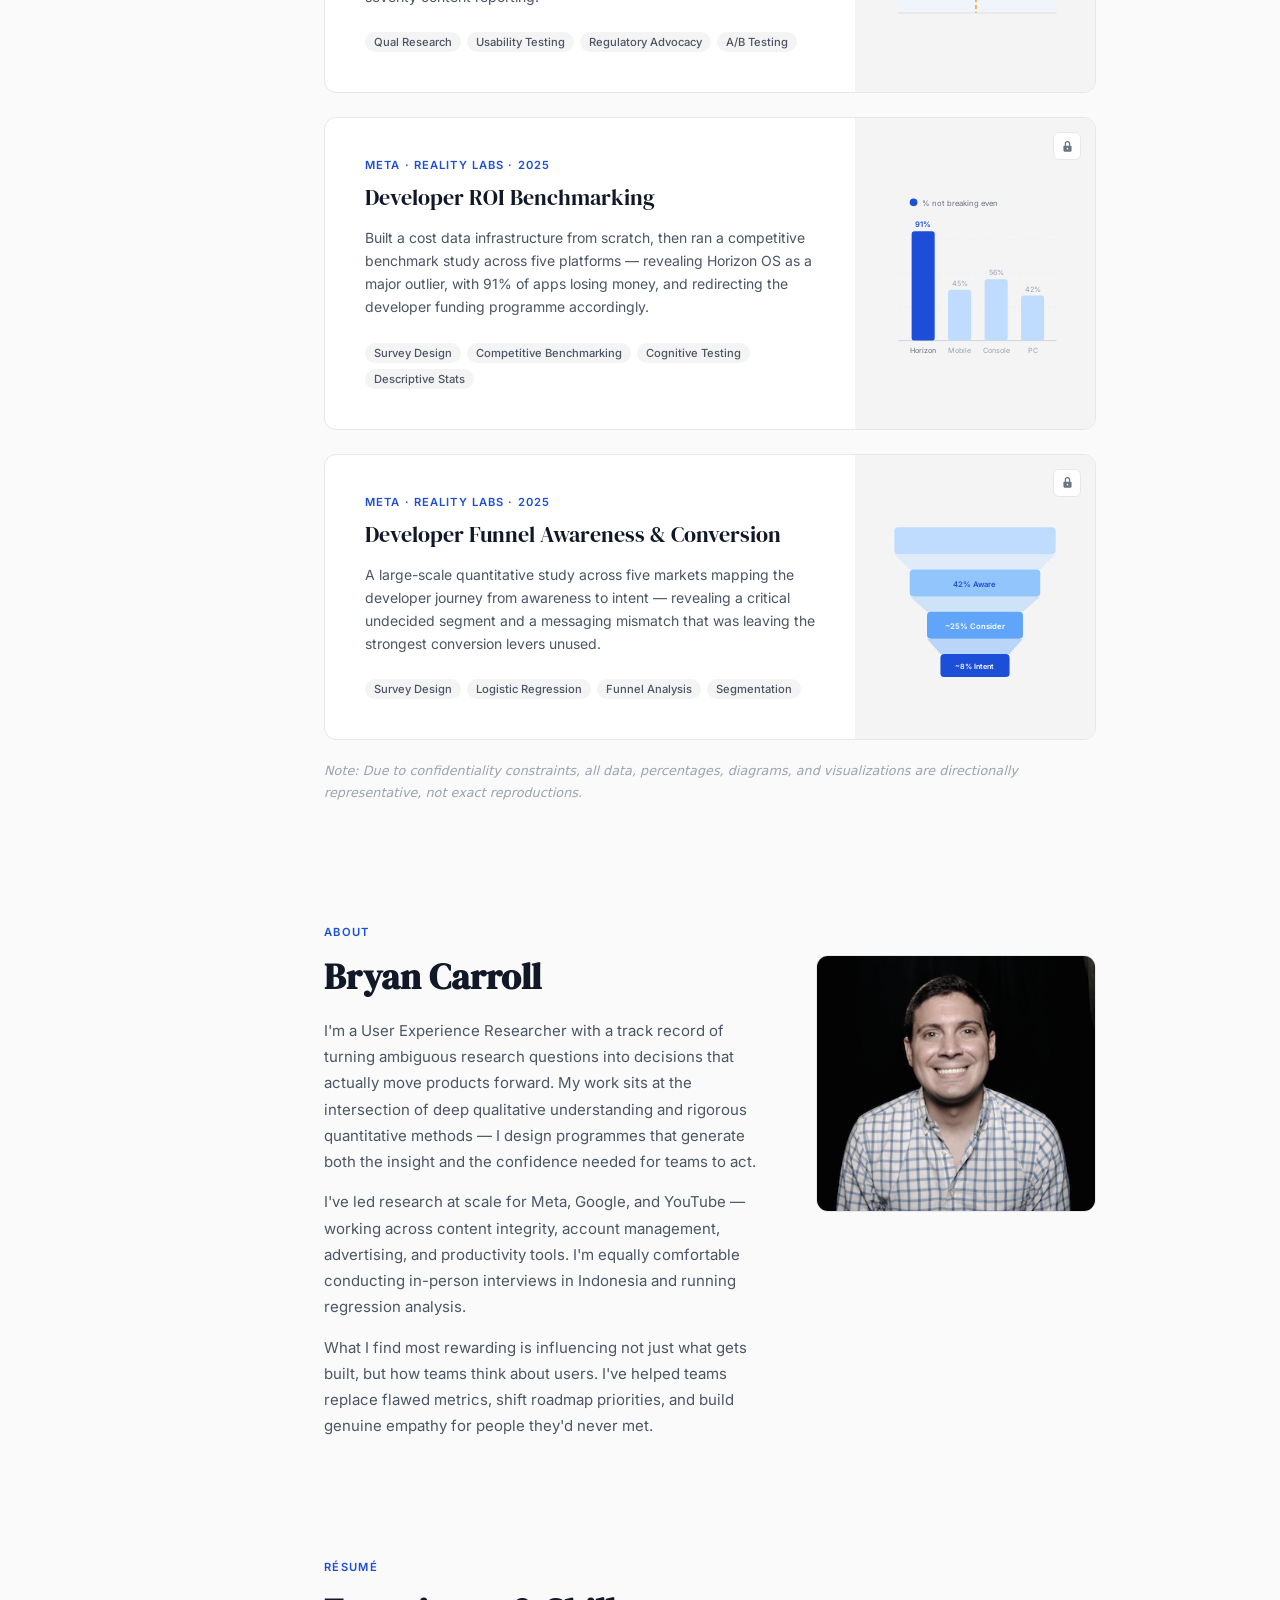
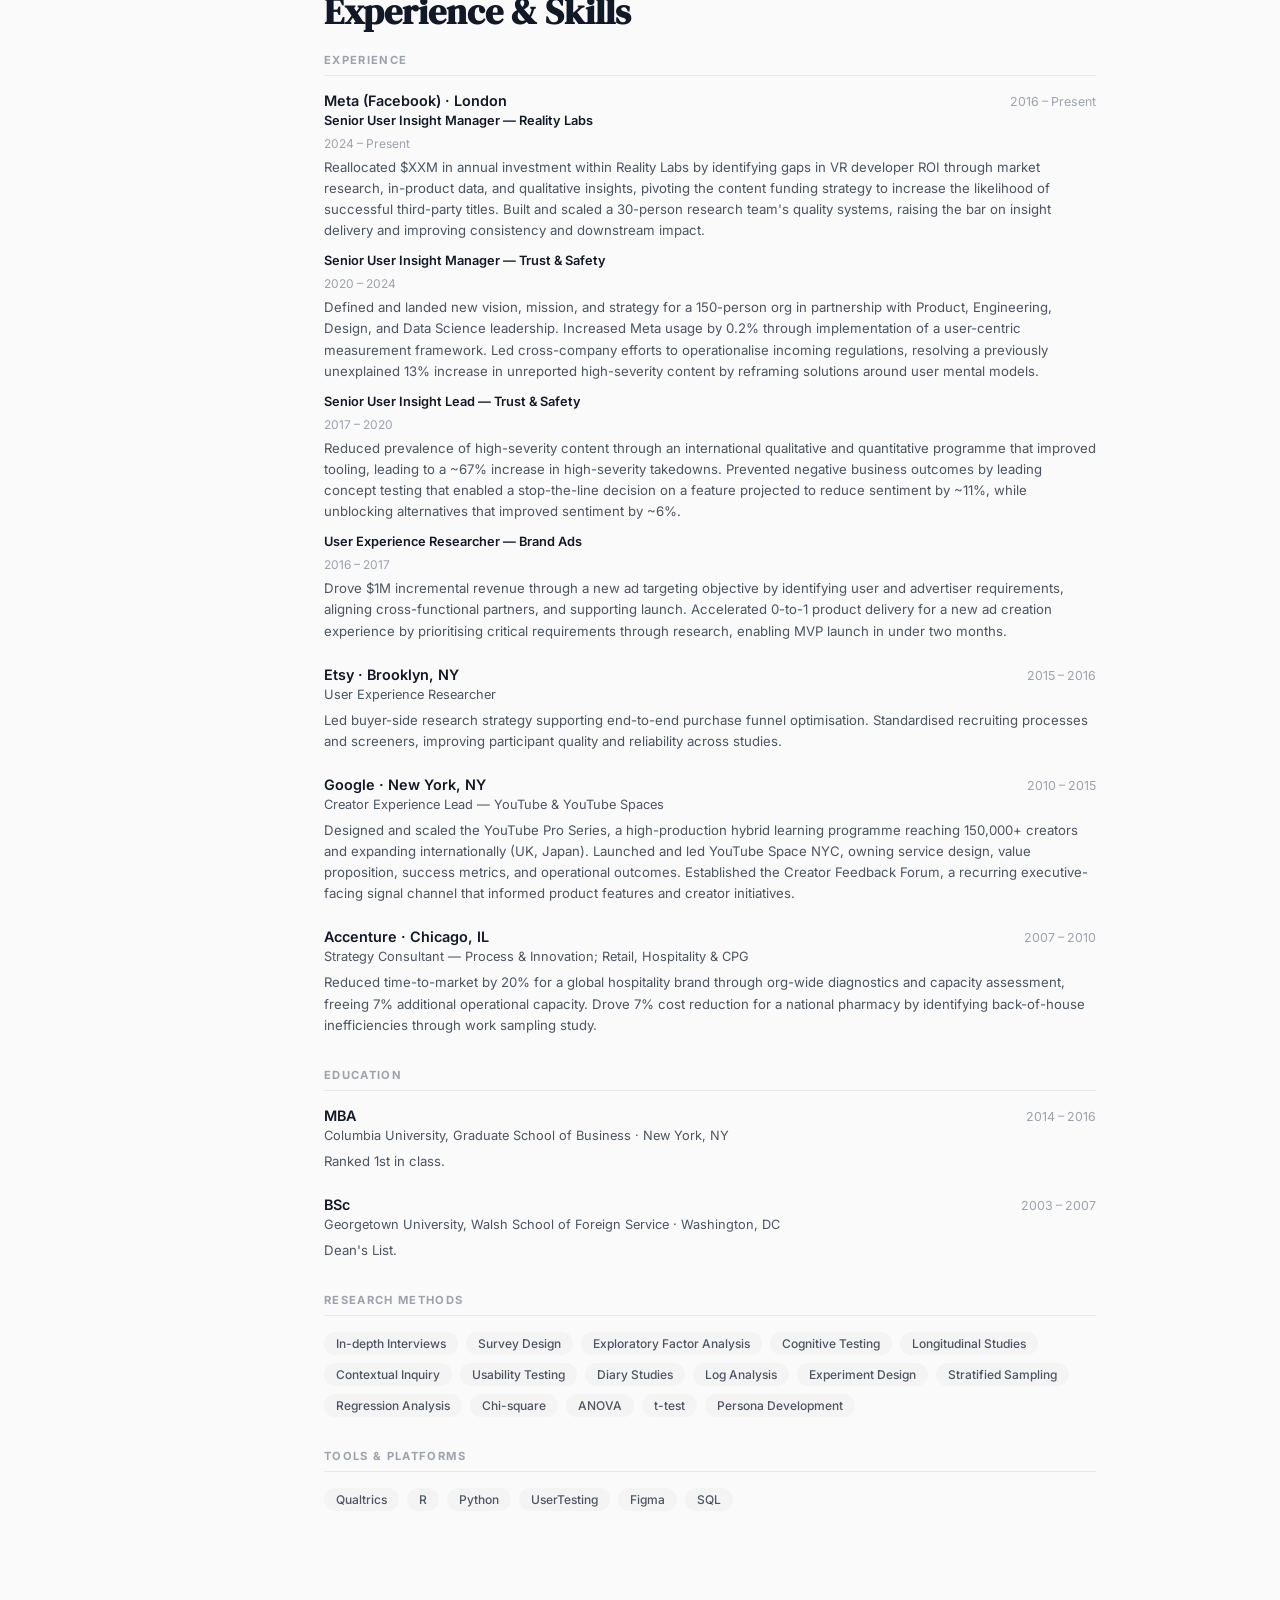
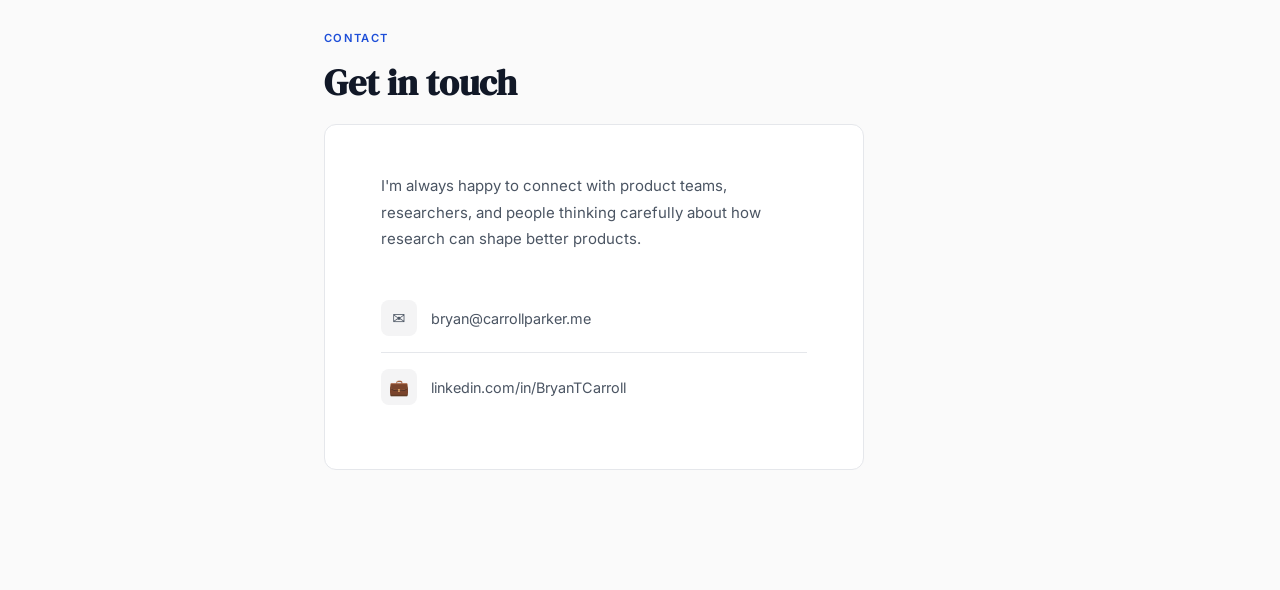
==== commit 89f9ef3b: "Add files via upload" ====
--- a/index.html
+++ b/index.html
@@ -205,6 +205,22 @@
       transition: box-shadow var(--transition), border-color var(--transition);
       text-decoration: none;
       color: inherit;
+      position: relative;
+    }
+    .card-lock-badge {
+      position: absolute;
+      top: 14px;
+      right: 14px;
+      background: rgba(255,255,255,0.9);
+      border: 1px solid var(--border);
+      border-radius: 6px;
+      width: 28px;
+      height: 28px;
+      display: flex;
+      align-items: center;
+      justify-content: center;
+      pointer-events: none;
+      backdrop-filter: blur(4px);
     }
     .case-card:hover {
       box-shadow: 0 8px 32px rgba(0,0,0,0.07);
@@ -609,6 +625,8 @@
       }
       .case-card-illus { display: none; }
       .case-card-body { padding: 28px 24px; }
+      .card-lock-badge { width: 22px; height: 22px; top: 10px; right: 10px; border-radius: 5px; }
+      .card-lock-badge svg { width: 10px; height: 10px; }
       .case-card-title { font-size: 1.2rem; }
       .case-cards { gap: 14px; }
 
@@ -623,41 +641,45 @@
       .skill-tags { gap: 6px; }
       .skill-tag { font-size: 0.7rem; }
     }
-    /* ── PASSWORD GATE ───────────────────────────────── */
-    #pw-gate {
+    /* ── CASE STUDY MODAL ───────────────────────────────── */
+    #cs-modal {
+      display: none;
       position: fixed;
       inset: 0;
-      background: var(--bg);
+      background: rgba(0,0,0,0.45);
       z-index: 9999;
-      display: flex;
       align-items: center;
       justify-content: center;
     }
-    #pw-gate .gate-card {
+    #cs-modal.open { display: flex; }
+    #cs-modal .gate-card {
       background: #fff;
       border: 1px solid var(--border);
       border-radius: var(--radius);
       padding: 48px 40px;
       width: 100%;
-      max-width: 380px;
+      max-width: 400px;
       text-align: center;
-      box-shadow: 0 4px 24px rgba(0,0,0,0.06);
-    }
-    #pw-gate .gate-name {
+      box-shadow: 0 8px 40px rgba(0,0,0,0.14);
+    }
+    .gate-lock-icon {
+      display: flex;
+      justify-content: center;
+      margin-bottom: 20px;
+    }
+    .gate-title {
       font-family: var(--serif);
-      font-size: 1.5rem;
+      font-size: 1.4rem;
       color: var(--text-1);
-      margin-bottom: 6px;
-    }
-    #pw-gate .gate-sub {
-      font-size: 0.8rem;
-      font-weight: 500;
-      letter-spacing: 0.08em;
-      text-transform: uppercase;
-      color: var(--text-3);
-      margin-bottom: 32px;
-    }
-    #pw-gate label {
+      margin-bottom: 12px;
+    }
+    .gate-body-text {
+      font-size: 0.875rem;
+      color: var(--text-2);
+      line-height: 1.65;
+      margin-bottom: 28px;
+    }
+    #cs-modal label {
       display: block;
       font-size: 0.75rem;
       font-weight: 600;
@@ -667,7 +689,7 @@
       margin-bottom: 10px;
       text-align: left;
     }
-    #pw-gate input[type="password"] {
+    #cs-modal input[type="password"] {
       width: 100%;
       padding: 10px 14px;
       border: 1px solid var(--border);
@@ -680,10 +702,10 @@
       transition: border-color var(--transition);
       margin-bottom: 16px;
     }
-    #pw-gate input[type="password"]:focus {
+    #cs-modal input[type="password"]:focus {
       border-color: var(--accent);
     }
-    #pw-gate button {
+    #cs-modal button {
       width: 100%;
       padding: 11px;
       background: var(--accent);
@@ -696,8 +718,8 @@
       cursor: pointer;
       transition: opacity var(--transition);
     }
-    #pw-gate button:hover { opacity: 0.88; }
-    #pw-gate .gate-error {
+    #cs-modal button:hover { opacity: 0.88; }
+    #cs-modal .gate-error {
       font-size: 0.8rem;
       color: #DC2626;
       margin-top: 10px;
@@ -707,14 +729,21 @@
 </head>
 <body>
 
-  <!-- Password gate overlay -->
-  <div id="pw-gate">
+  <!-- Case study password modal -->
+  <div id="cs-modal" role="dialog" aria-modal="true" aria-labelledby="cs-modal-title">
     <div class="gate-card">
-      <div class="gate-name">Bryan Carroll</div>
-      <div class="gate-sub">User Research &amp; Insights</div>
+      <div class="gate-lock-icon">
+        <svg width="44" height="44" viewBox="0 0 24 24" fill="none" xmlns="http://www.w3.org/2000/svg" aria-hidden="true">
+          <rect x="4.5" y="10.5" width="15" height="11" rx="2" fill="#1D4ED8"/>
+          <path d="M8 10.5V7a4 4 0 0 1 8 0v3.5" stroke="#1D4ED8" stroke-width="2" stroke-linecap="round"/>
+          <circle cx="12" cy="16" r="1.5" fill="#fff"/>
+        </svg>
+      </div>
+      <div class="gate-title" id="cs-modal-title">This case study is protected</div>
+      <div class="gate-body-text">This content is shared selectively with recruiters and hiring managers. Please enter the password to continue.</div>
       <label for="pw-input">Password</label>
       <input type="password" id="pw-input" placeholder="Enter password" autocomplete="current-password" />
-      <button id="pw-submit">View Portfolio</button>
+      <button id="pw-submit">Continue</button>
       <div class="gate-error" id="pw-error"></div>
     </div>
   </div>
@@ -823,6 +852,13 @@
               <text x="60" y="25" font-size="9" fill="#9CA3AF" font-family="Inter,sans-serif">Before</text>
               <circle cx="110" cy="20" r="5" fill="#1D4ED8"/>
               <text x="120" y="25" font-size="9" fill="#9CA3AF" font-family="Inter,sans-serif">After</text>
+            </svg>
+          </div>
+          <div class="card-lock-badge" aria-label="Password protected">
+            <svg width="13" height="13" viewBox="0 0 24 24" fill="none" xmlns="http://www.w3.org/2000/svg" aria-hidden="true">
+              <rect x="4.5" y="10.5" width="15" height="11" rx="2" fill="#6B7280"/>
+              <path d="M8 10.5V7a4 4 0 0 1 8 0v3.5" stroke="#6B7280" stroke-width="2.2" stroke-linecap="round"/>
+              <circle cx="12" cy="16" r="1.5" fill="#fff"/>
             </svg>
           </div>
         </a>
@@ -871,6 +907,13 @@
               <text x="100" y="97"  text-anchor="middle" font-size="6" fill="#BFDBFE" font-family="Inter,sans-serif">R²=.68</text>
             </svg>
           </div>
+          <div class="card-lock-badge" aria-label="Password protected">
+            <svg width="13" height="13" viewBox="0 0 24 24" fill="none" xmlns="http://www.w3.org/2000/svg" aria-hidden="true">
+              <rect x="4.5" y="10.5" width="15" height="11" rx="2" fill="#6B7280"/>
+              <path d="M8 10.5V7a4 4 0 0 1 8 0v3.5" stroke="#6B7280" stroke-width="2.2" stroke-linecap="round"/>
+              <circle cx="12" cy="16" r="1.5" fill="#fff"/>
+            </svg>
+          </div>
         </a>
 
 
@@ -905,6 +948,13 @@
               <text x="36" y="22" font-size="8" fill="#9CA3AF" font-family="Inter,sans-serif">Before</text>
               <line x1="95" y1="18" x2="107" y2="18" stroke="#1D4ED8" stroke-width="2" stroke-dasharray="4 2"/>
               <text x="112" y="22" font-size="8" fill="#9CA3AF" font-family="Inter,sans-serif">Mitigated</text>
+            </svg>
+          </div>
+          <div class="card-lock-badge" aria-label="Password protected">
+            <svg width="13" height="13" viewBox="0 0 24 24" fill="none" xmlns="http://www.w3.org/2000/svg" aria-hidden="true">
+              <rect x="4.5" y="10.5" width="15" height="11" rx="2" fill="#6B7280"/>
+              <path d="M8 10.5V7a4 4 0 0 1 8 0v3.5" stroke="#6B7280" stroke-width="2.2" stroke-linecap="round"/>
+              <circle cx="12" cy="16" r="1.5" fill="#fff"/>
             </svg>
           </div>
         </a>
@@ -951,6 +1001,13 @@
               <text x="45" y="20" font-size="8" fill="#6B7280" font-family="Inter,sans-serif">% not breaking even</text>
             </svg>
           </div>
+          <div class="card-lock-badge" aria-label="Password protected">
+            <svg width="13" height="13" viewBox="0 0 24 24" fill="none" xmlns="http://www.w3.org/2000/svg" aria-hidden="true">
+              <rect x="4.5" y="10.5" width="15" height="11" rx="2" fill="#6B7280"/>
+              <path d="M8 10.5V7a4 4 0 0 1 8 0v3.5" stroke="#6B7280" stroke-width="2.2" stroke-linecap="round"/>
+              <circle cx="12" cy="16" r="1.5" fill="#fff"/>
+            </svg>
+          </div>
         </a>
 
         <!-- Card 5 -->
@@ -988,6 +1045,13 @@
               <text x="100" y="166" text-anchor="middle" font-size="7.5" fill="#fff" font-weight="600" font-family="Inter,sans-serif">~8% Intent</text>
             </svg>
           </div>
+          <div class="card-lock-badge" aria-label="Password protected">
+            <svg width="13" height="13" viewBox="0 0 24 24" fill="none" xmlns="http://www.w3.org/2000/svg" aria-hidden="true">
+              <rect x="4.5" y="10.5" width="15" height="11" rx="2" fill="#6B7280"/>
+              <path d="M8 10.5V7a4 4 0 0 1 8 0v3.5" stroke="#6B7280" stroke-width="2.2" stroke-linecap="round"/>
+              <circle cx="12" cy="16" r="1.5" fill="#fff"/>
+            </svg>
+          </div>
         </a>
 
       </div>
@@ -1174,26 +1238,36 @@
       });
     }, { rootMargin: '-30% 0px -60% 0px' });
 
-    // ── Password gate ─────────────────────────────────
+    // ── Case study password gate ──────────────────────
     (function () {
-      const gate    = document.getElementById('pw-gate');
-      const input   = document.getElementById('pw-input');
-      const btn     = document.getElementById('pw-submit');
-      const errMsg  = document.getElementById('pw-error');
-      const CORRECT = 'userresearch';
+      const modal  = document.getElementById('cs-modal');
+      const input  = document.getElementById('pw-input');
+      const btn    = document.getElementById('pw-submit');
+      const errMsg = document.getElementById('pw-error');
+      const CORRECT     = 'userresearch';
       const SESSION_KEY = 'portfolio_unlocked';
 
-      // Already unlocked this session — skip the gate entirely
-      if (sessionStorage.getItem(SESSION_KEY) === '1') {
-        gate.style.display = 'none';
-        return;
+      let pendingUrl = null;
+
+      function openModal(url) {
+        pendingUrl = url;
+        errMsg.textContent = '';
+        input.value = '';
+        modal.classList.add('open');
+        document.body.style.overflow = 'hidden';
+        setTimeout(function () { input.focus(); }, 50);
+      }
+
+      function closeModal() {
+        modal.classList.remove('open');
+        document.body.style.overflow = '';
       }
 
       function attempt() {
         if (input.value === CORRECT) {
           sessionStorage.setItem(SESSION_KEY, '1');
-          gate.style.display = 'none';
-          document.body.style.overflow = '';
+          closeModal();
+          if (pendingUrl) window.location.href = pendingUrl;
         } else {
           errMsg.textContent = 'Incorrect password. Please try again.';
           input.value = '';
@@ -1204,11 +1278,29 @@
       btn.addEventListener('click', attempt);
       input.addEventListener('keydown', function (e) {
         if (e.key === 'Enter') attempt();
-        errMsg.textContent = '';
+        if (e.key !== 'Enter') errMsg.textContent = '';
       });
 
-      document.body.style.overflow = 'hidden';
-      input.focus();
+      // Dismiss on backdrop click
+      modal.addEventListener('click', function (e) {
+        if (e.target === modal) closeModal();
+      });
+
+      // Intercept all case-study links (cards + sidebar nav)
+      var caseStudyRe = /case-study-\d+\.html/;
+      document.querySelectorAll('a[href]').forEach(function (link) {
+        if (caseStudyRe.test(link.getAttribute('href'))) {
+          link.addEventListener('click', function (e) {
+            e.preventDefault();
+            var url = link.getAttribute('href');
+            if (sessionStorage.getItem(SESSION_KEY) === '1') {
+              window.location.href = url;
+            } else {
+              openModal(url);
+            }
+          });
+        }
+      });
     })();
 
     sections.forEach(s => observer.observe(s));
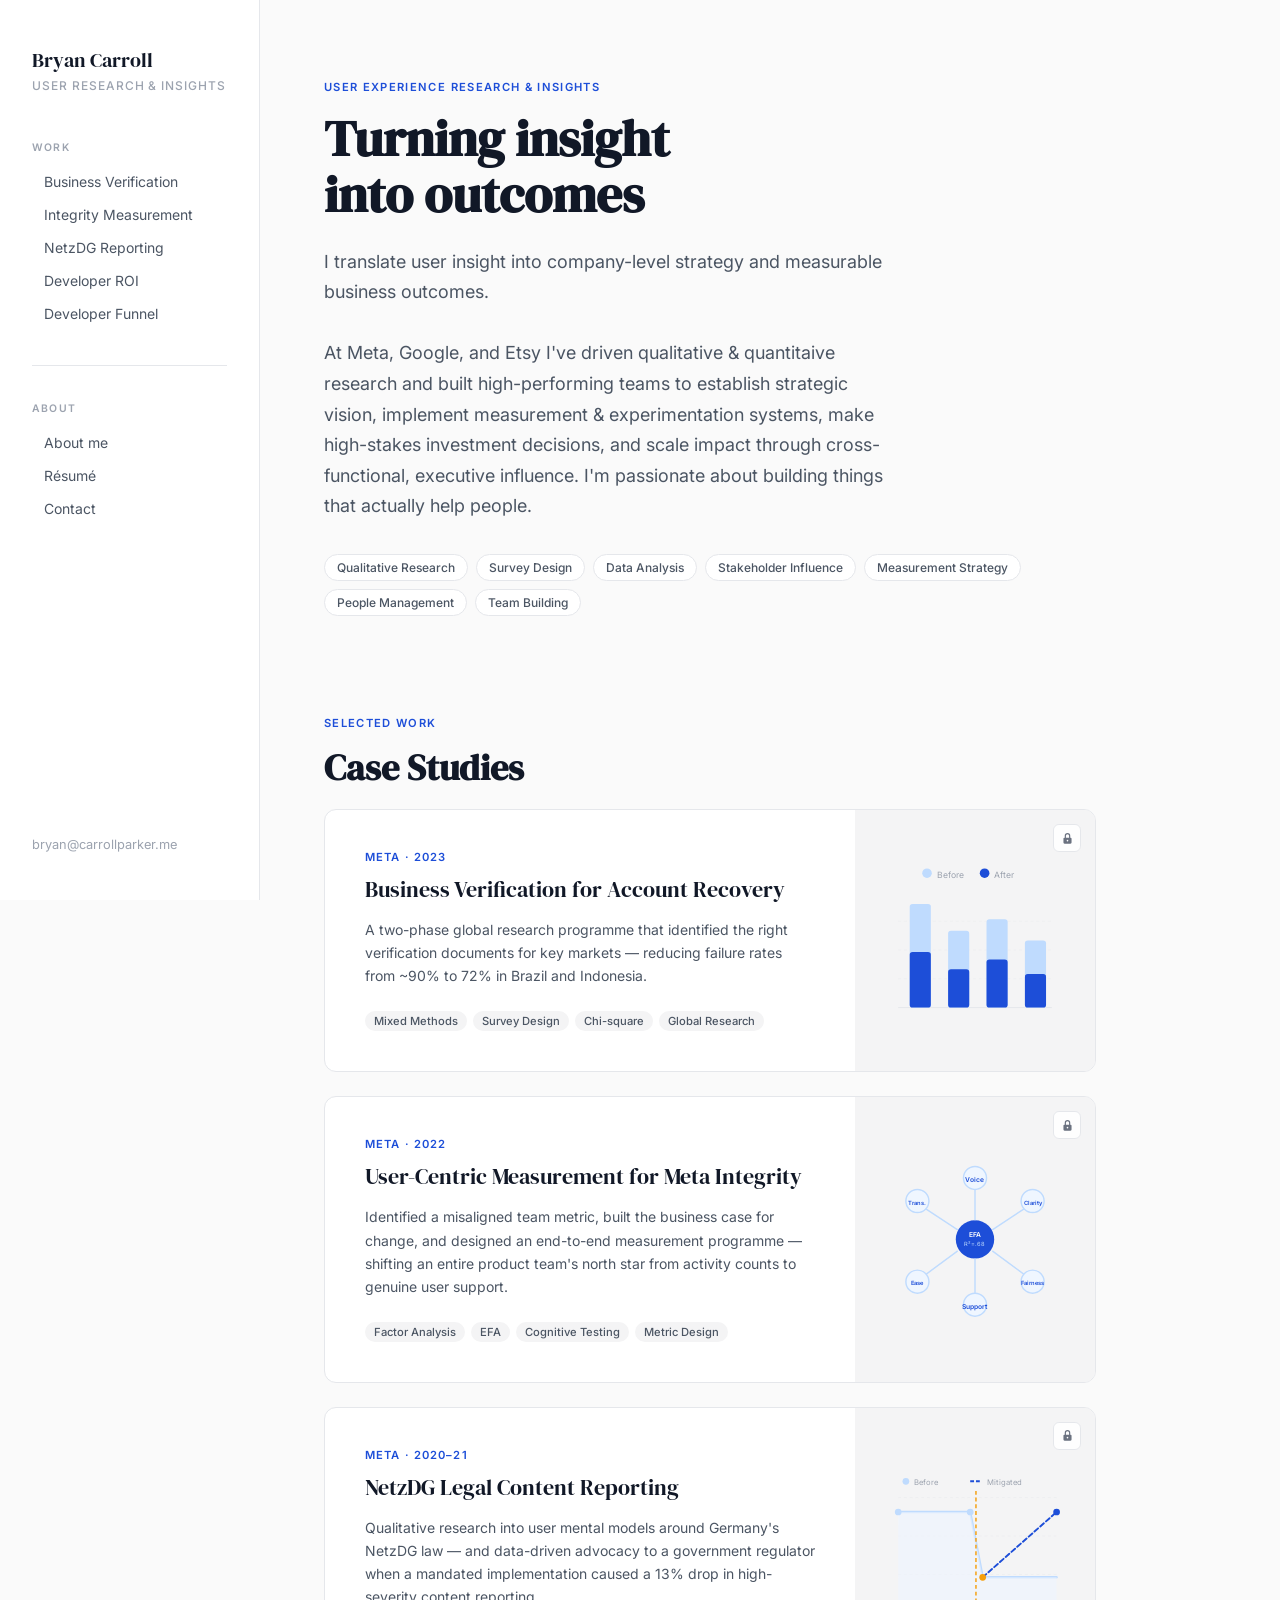
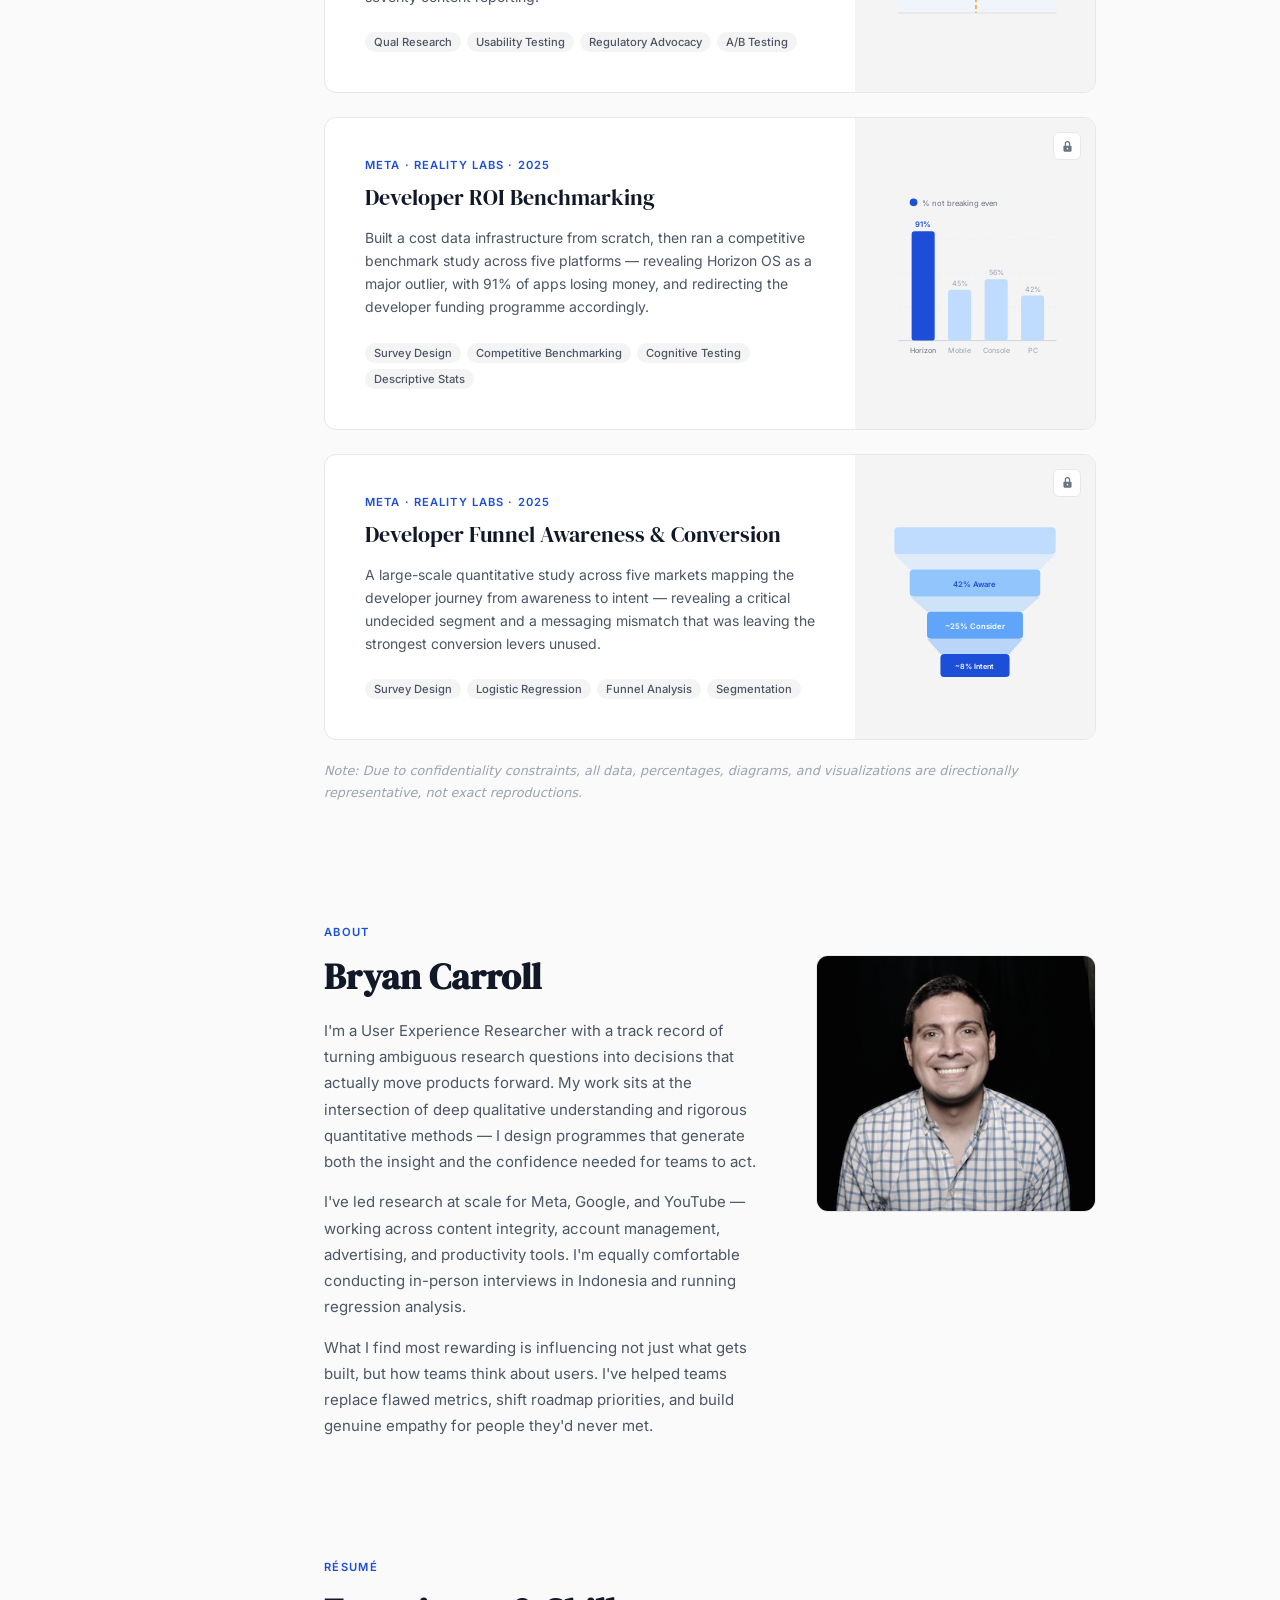
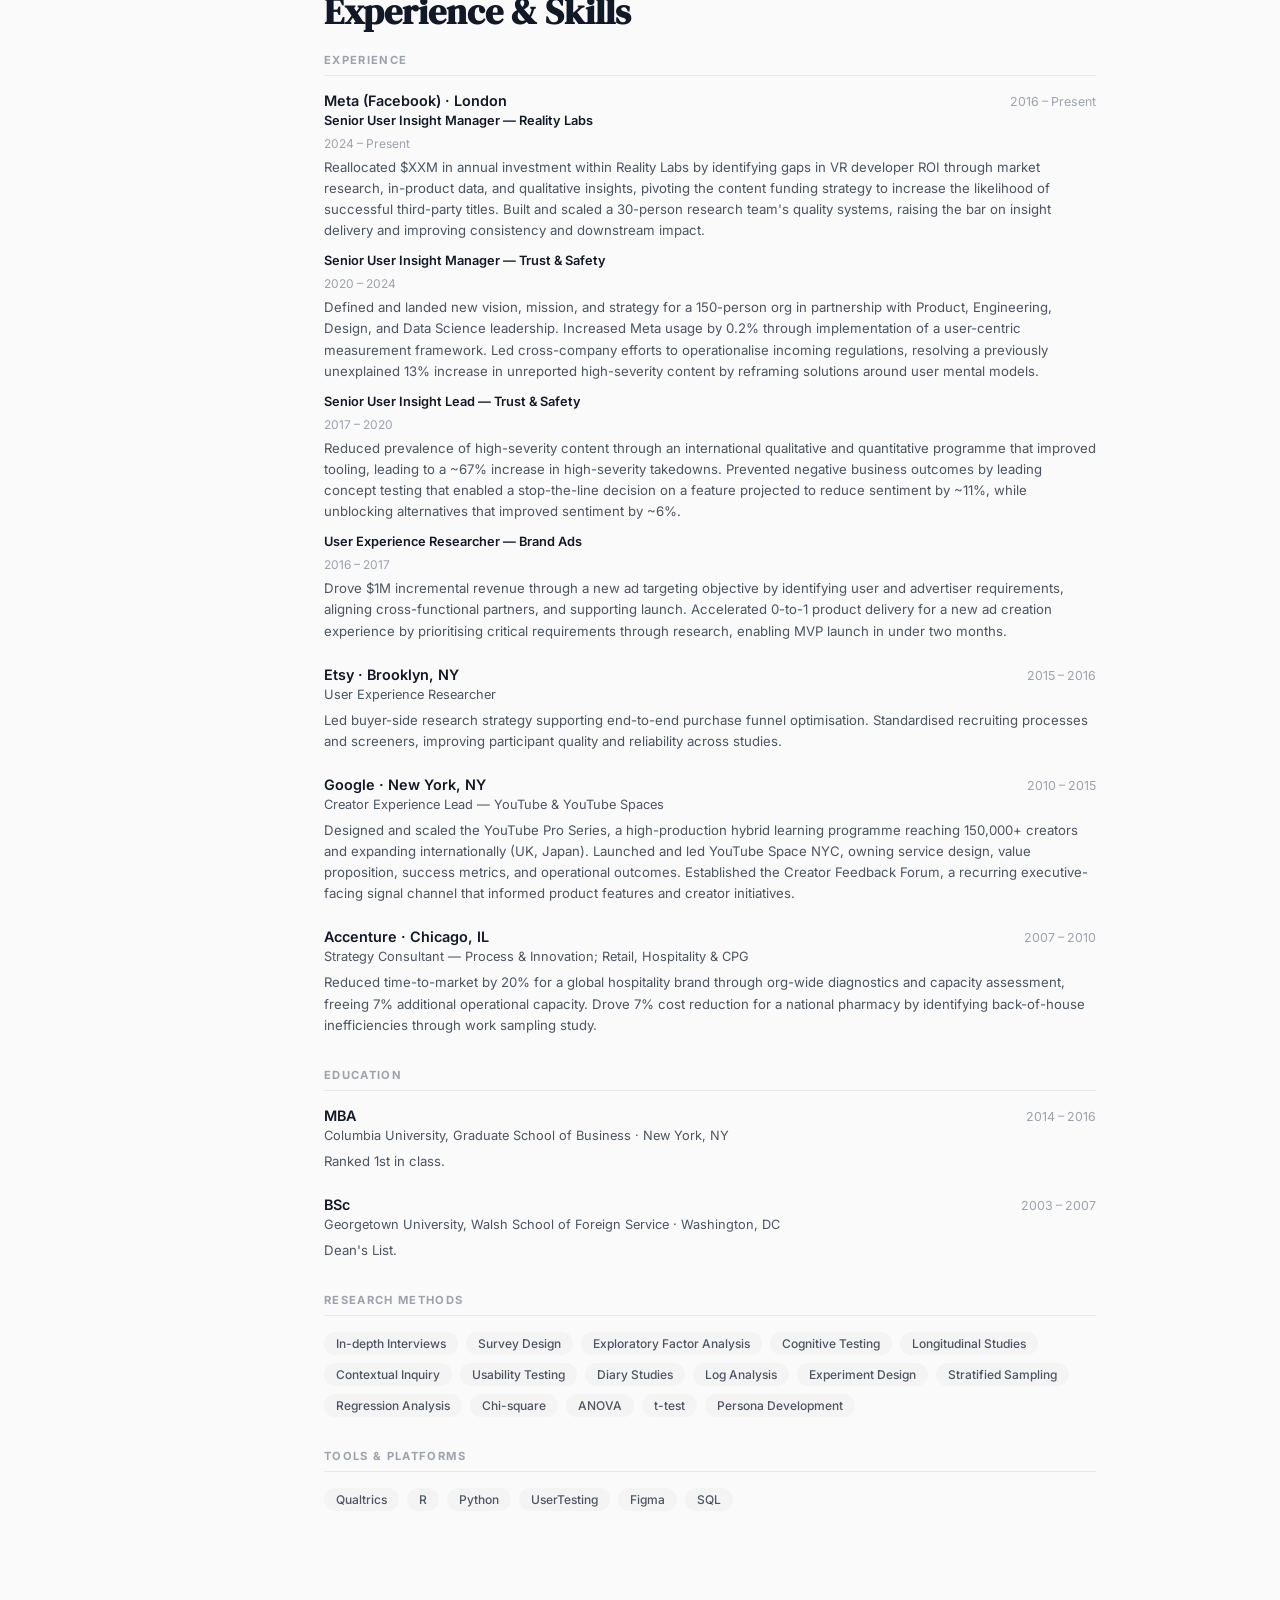
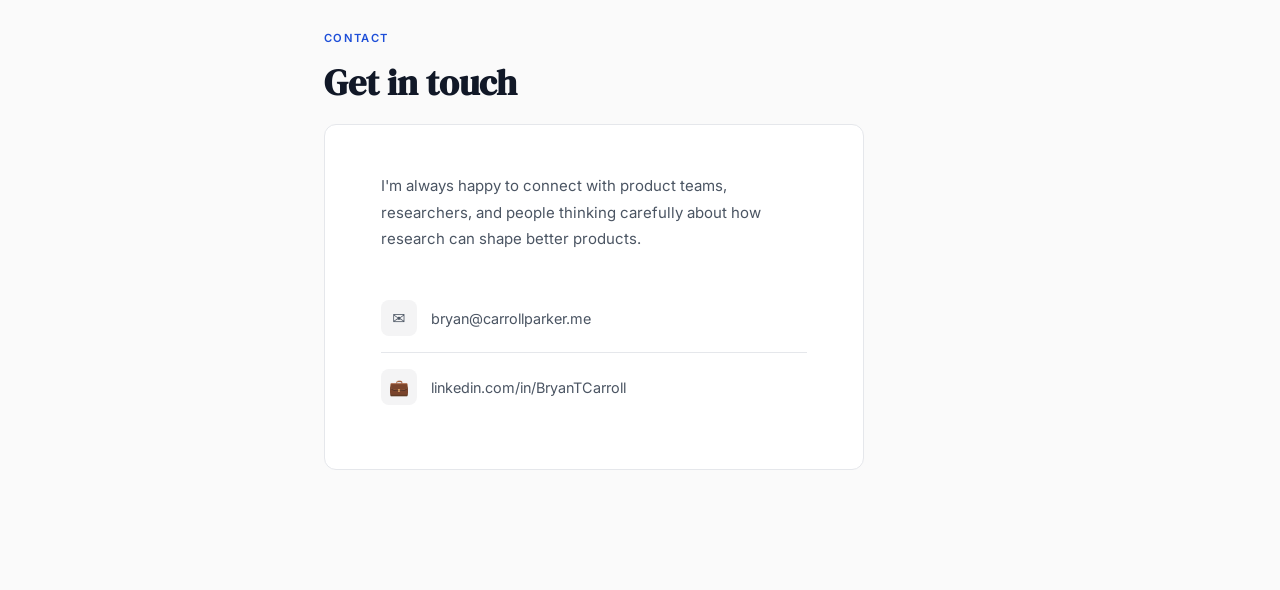
==== commit 96e93e53: "Add files via upload" ====
--- a/index.html
+++ b/index.html
@@ -806,6 +806,7 @@
         <span class="chip">Data Analysis</span>
         <span class="chip">Stakeholder Influence</span>
         <span class="chip">Measurement Strategy</span>
+        <span class="chip">People Management</span>
         <span class="chip">Team Building</span>
       </div>
     </section>
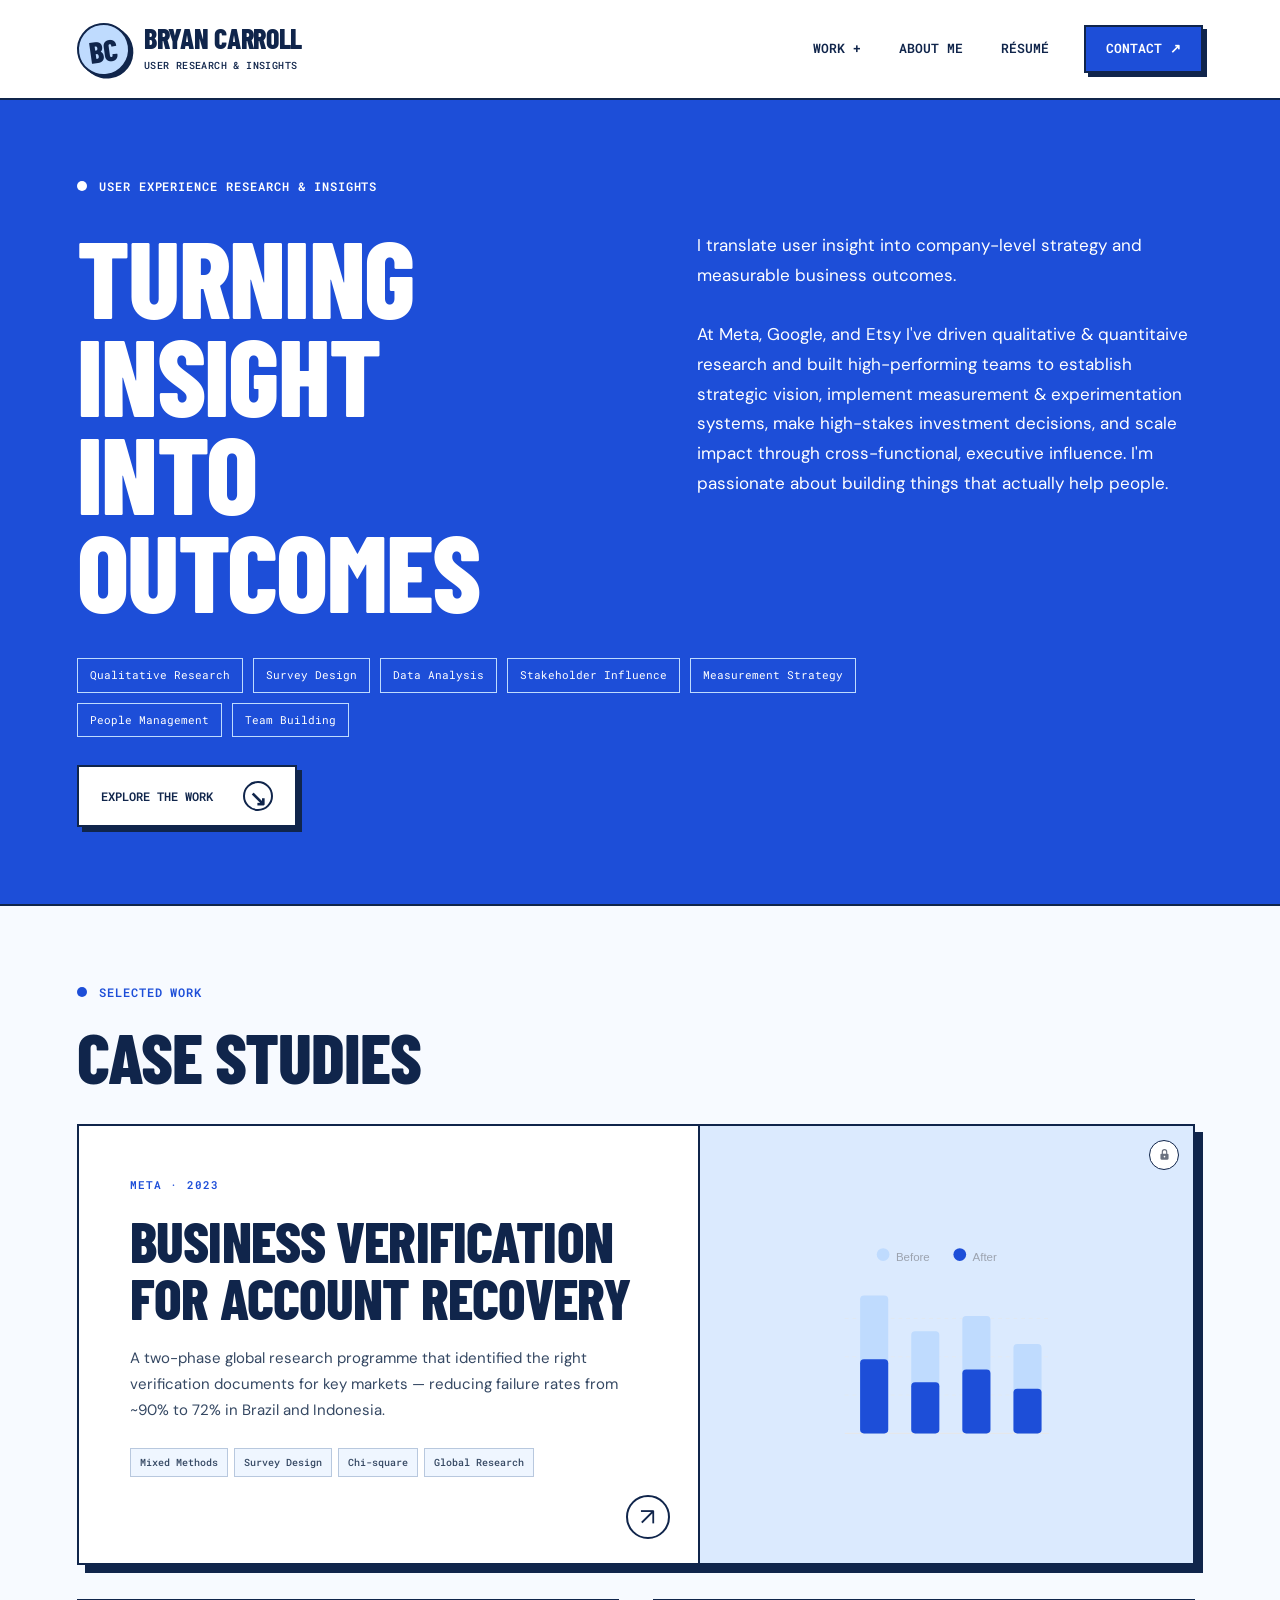
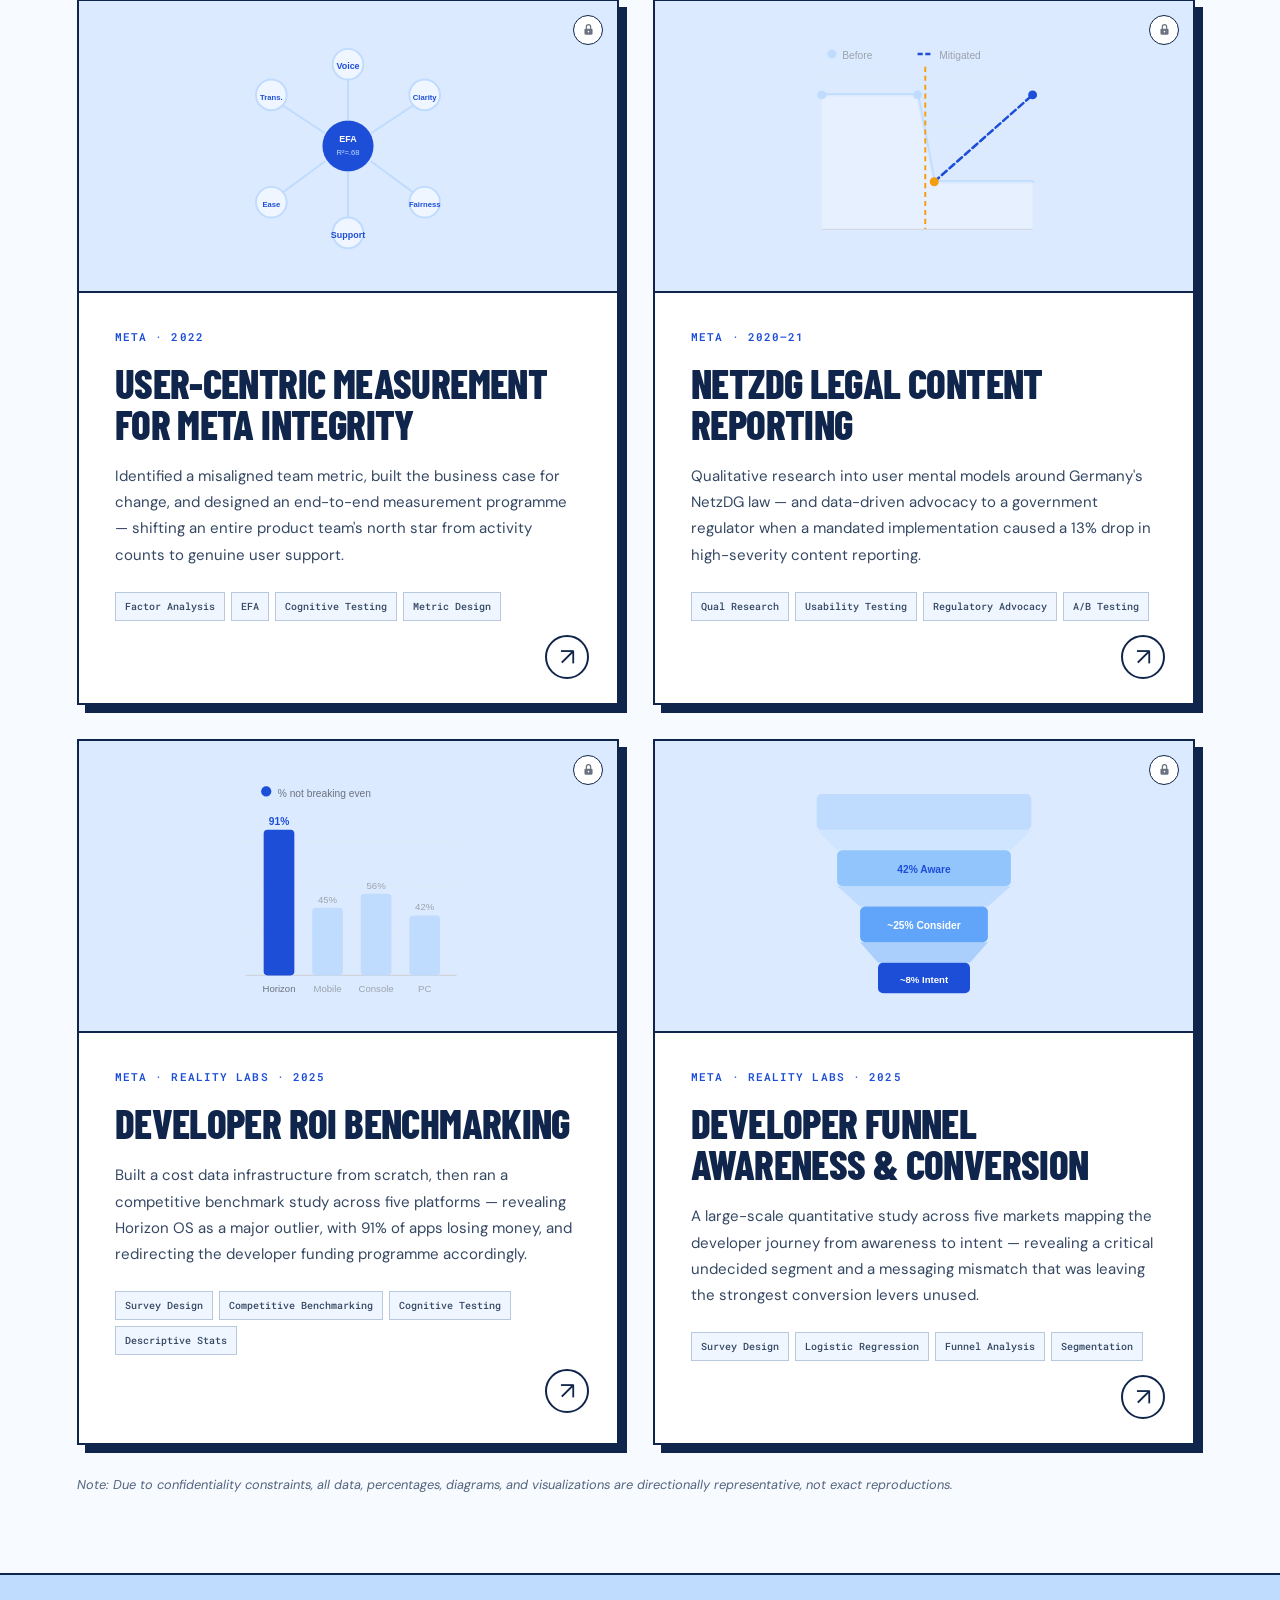
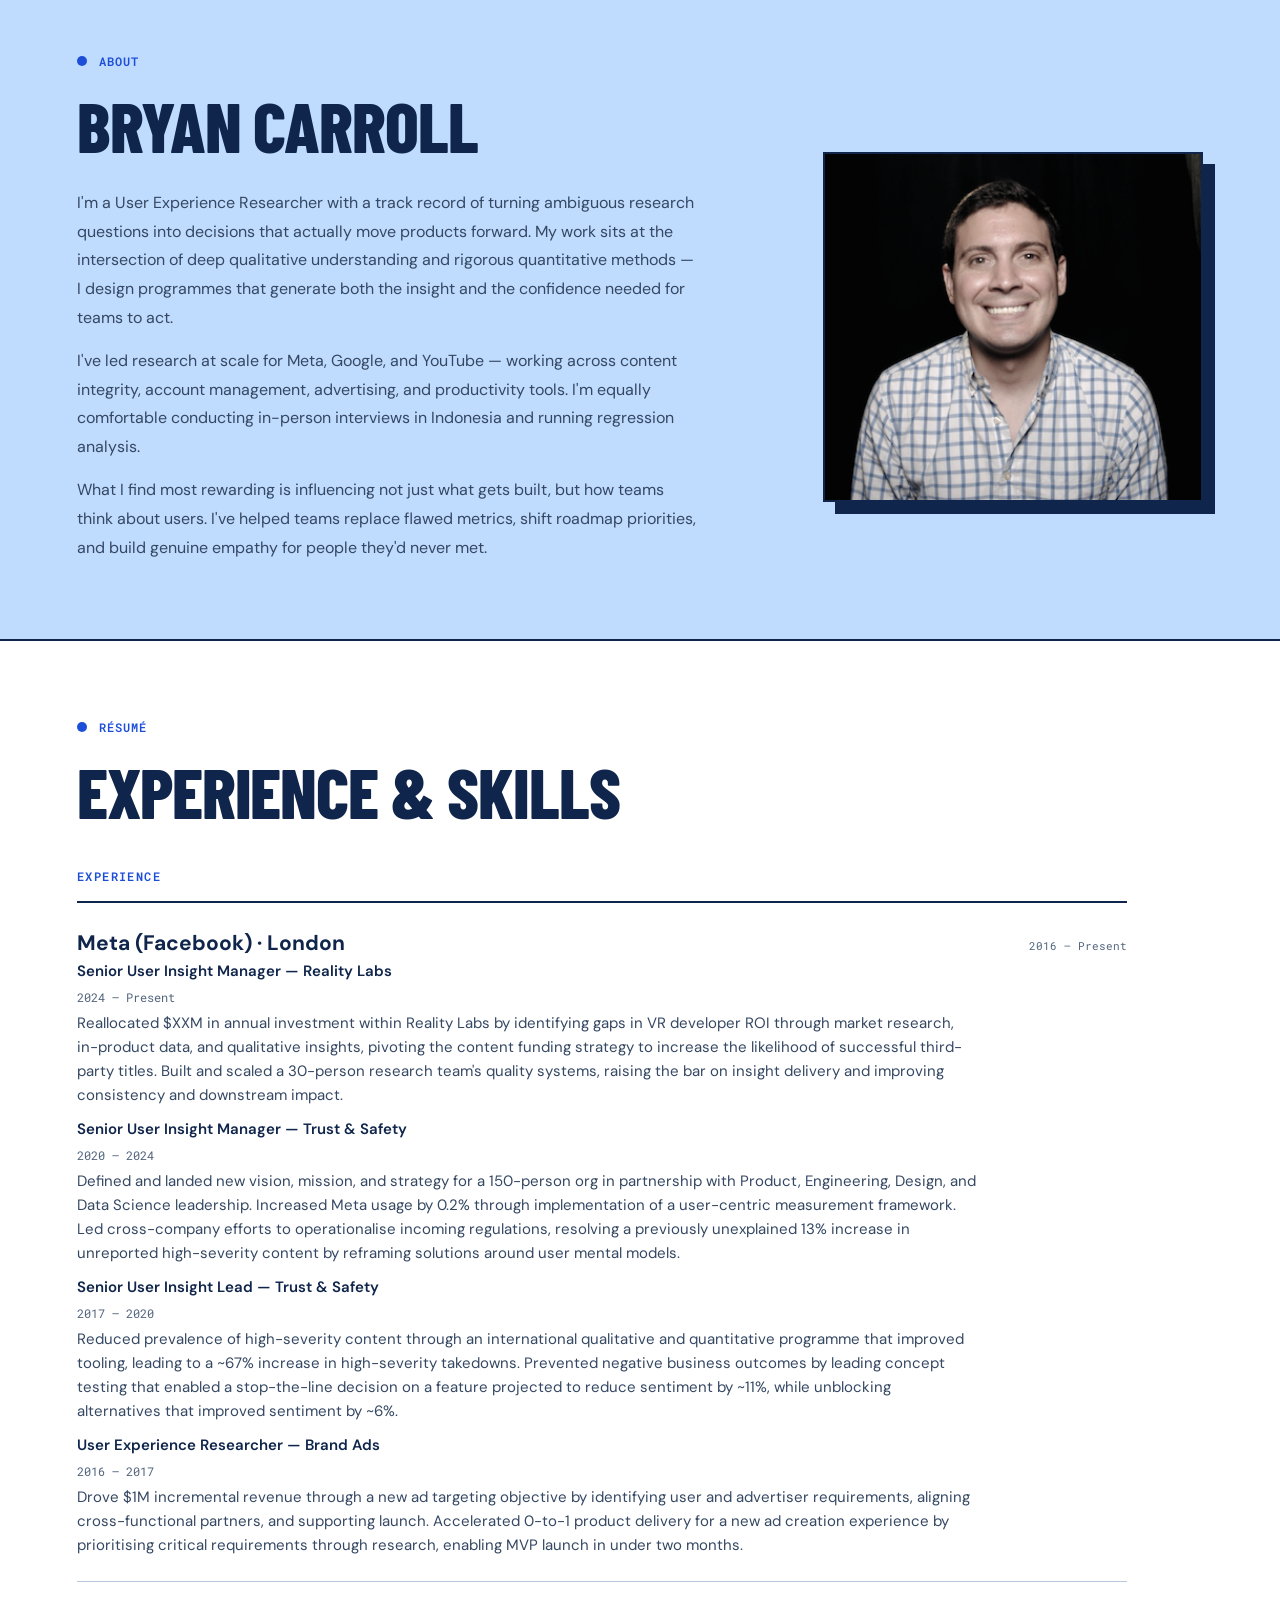
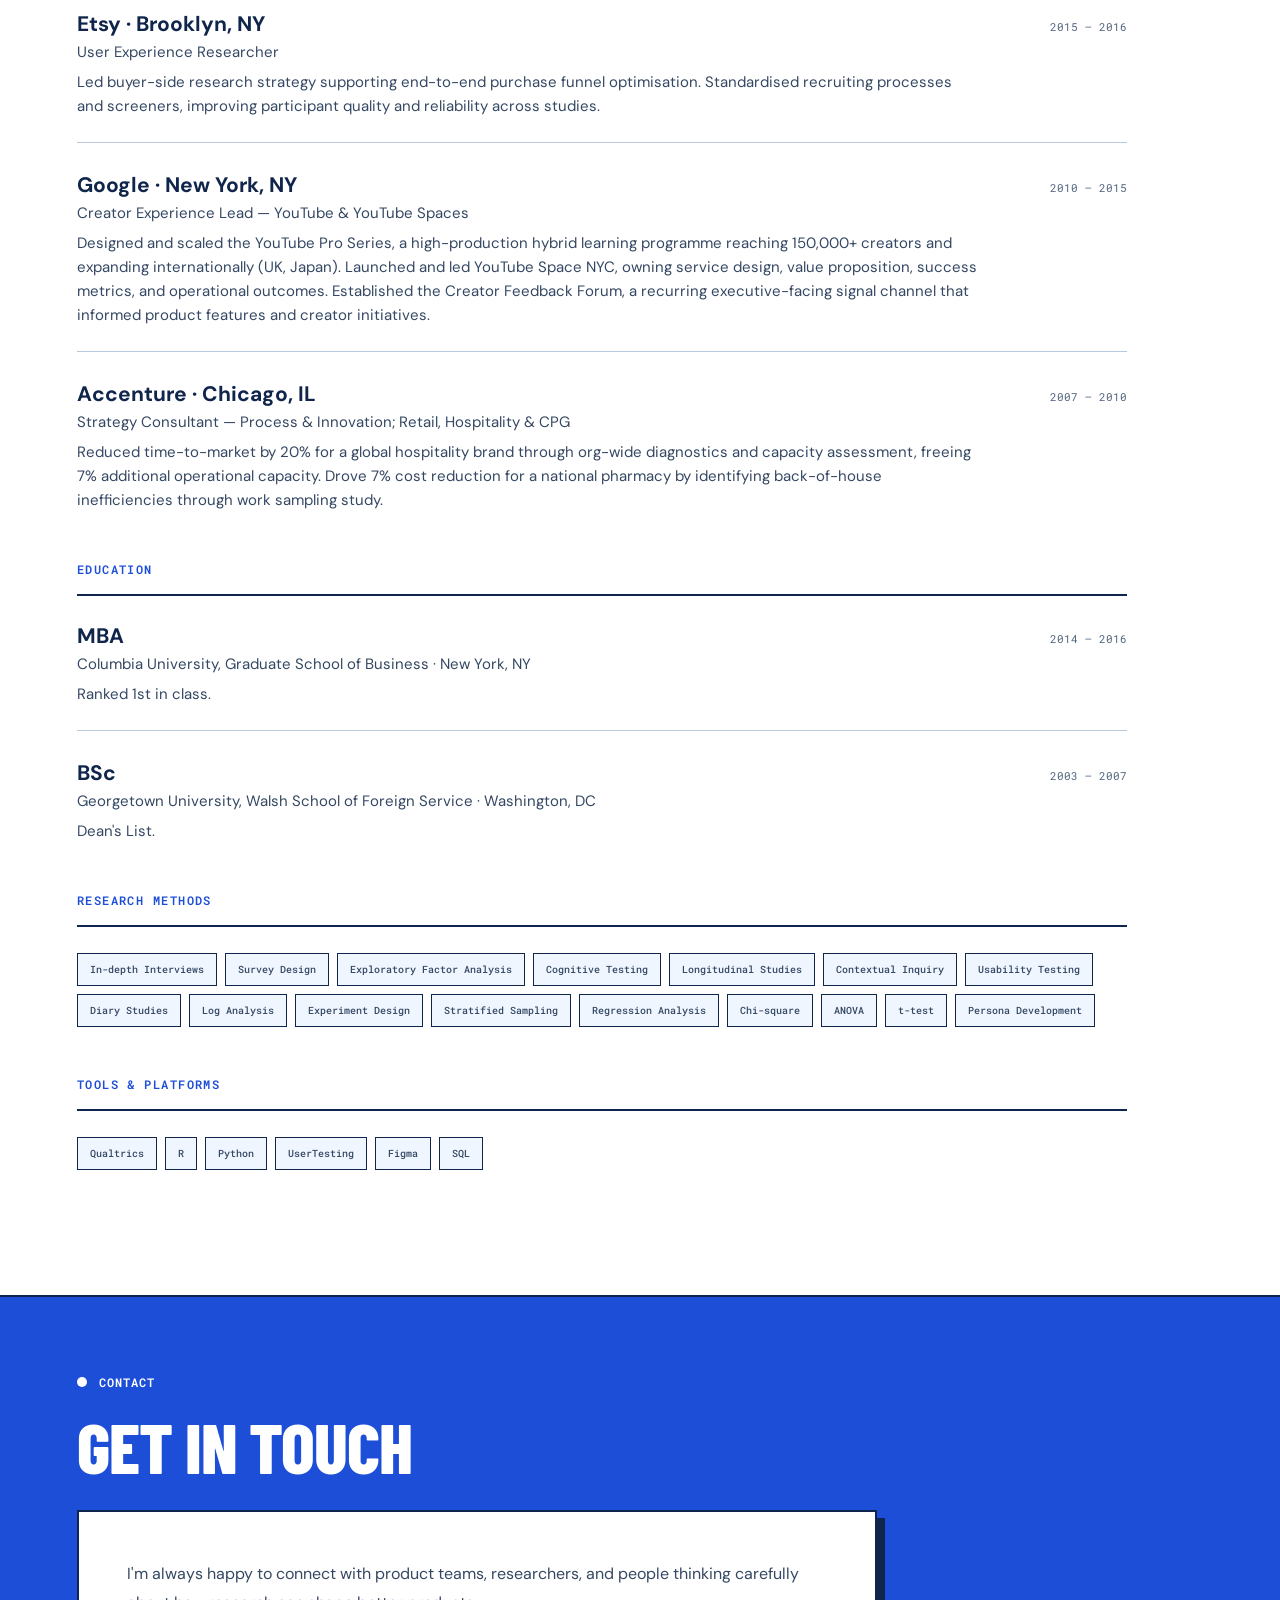
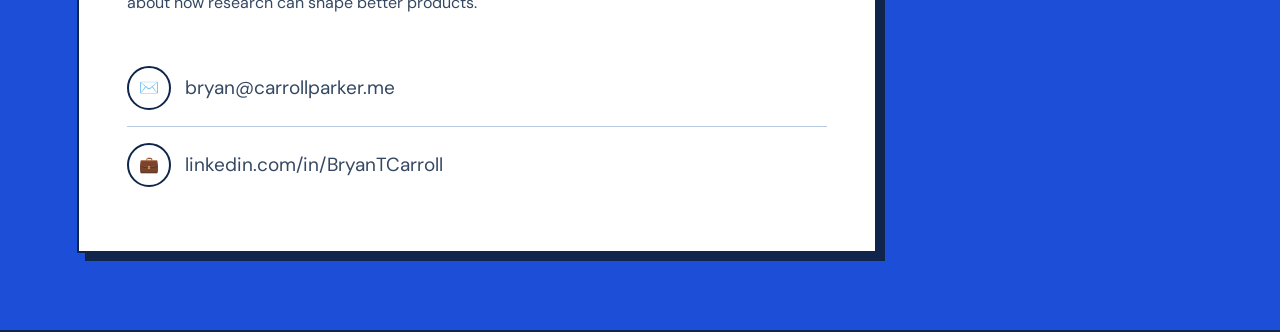
==== commit a3e43205: "update visual style" ====
--- a/index.html
+++ b/index.html
@@ -6,7 +6,7 @@
   <title>Bryan Carroll — User Research & Insights</title>
   <link rel="preconnect" href="https://fonts.googleapis.com" />
   <link rel="preconnect" href="https://fonts.gstatic.com" crossorigin />
-  <link href="https://fonts.googleapis.com/css2?family=Inter:wght@300;400;500;600&family=DM+Serif+Display&display=swap" rel="stylesheet" />
+  <link href="https://fonts.googleapis.com/css2?family=Barlow+Condensed:wght@700;800;900&amp;family=DM+Sans:wght@400;500;600;700&amp;family=Roboto+Mono:wght@400;500;600&amp;display=swap" rel="stylesheet" />
   <style>
     *, *::before, *::after { box-sizing: border-box; margin: 0; padding: 0; }
 
@@ -726,8 +726,10 @@
       min-height: 1.2em;
     }
   </style>
+  <link rel="stylesheet" href="site.css" />
+  <script src="site.js" defer></script>
 </head>
-<body>
+<body class="home-page">
 
   <!-- Case study password modal -->
   <div id="cs-modal" role="dialog" aria-modal="true" aria-labelledby="cs-modal-title">
@@ -749,17 +751,37 @@
   </div>
 
   <!-- Mobile top bar (hamburger lives here on small screens) -->
-  <div class="mobile-topbar">
-    <button class="hamburger" aria-label="Open navigation" aria-expanded="false">
+  <a class="skip-link" href="#main-content">Skip to content</a>
+  <header class="site-header">
+    <a class="site-brand" href="index.html" aria-label="Bryan Carroll, home">
+      <span class="brand-mark" aria-hidden="true">BC</span>
+      <span><span class="brand-name">Bryan Carroll</span><span class="brand-role">User Research &amp; Insights</span></span>
+    </a>
+    <nav class="desktop-nav" aria-label="Main navigation">
+      <details class="work-menu">
+        <summary>Work</summary>
+        <ul class="work-dropdown">
+          <li><a href="#work">All case studies</a></li>
+          <li><a href="case-study-1.html">Business Verification</a></li>
+          <li><a href="case-study-2.html">Integrity Measurement</a></li>
+          <li><a href="case-study-3.html">NetzDG Reporting</a></li>
+          <li><a href="case-study-4.html">Developer ROI</a></li>
+          <li><a href="case-study-5.html">Developer Funnel</a></li>
+        </ul>
+      </details>
+      <a href="#about">About me</a>
+      <a href="#resume">Résumé</a>
+      <a class="nav-contact" href="#contact">Contact ↗</a>
+    </nav>
+    <button class="hamburger" aria-label="Open navigation" aria-expanded="false" aria-controls="sidebar">
       <span></span><span></span><span></span>
     </button>
-    <span class="mobile-topbar-name">Bryan Carroll</span>
-  </div>
-  <div class="nav-backdrop"></div>
+  </header>
+  <div class="nav-backdrop" aria-hidden="true"></div>
 
 
   <!-- ── SIDEBAR NAV ──────────────────────────────────── -->
-  <nav id="sidebar">
+  <nav id="sidebar" aria-label="Mobile navigation" inert>
     <div class="nav-identity">
       <div class="name">Bryan Carroll</div>
       <div class="role">User Research & Insights</div>
@@ -767,6 +789,7 @@
 
     <div class="nav-section-label">Work</div>
     <ul class="nav-links" id="nav-work">
+      <li><a href="#work">All case studies</a></li>
       <li><a href="case-study-1.html">Business Verification</a></li>
       <li><a href="case-study-2.html">Integrity Measurement</a></li>
       <li><a href="case-study-3.html">NetzDG Reporting</a></li>
@@ -789,7 +812,7 @@
   </nav>
 
   <!-- ── MAIN ─────────────────────────────────────────── -->
-  <main>
+  <main id="main-content" tabindex="-1">
 
     <!-- HERO -->
     <section id="hero">
@@ -809,6 +832,7 @@
         <span class="chip">People Management</span>
         <span class="chip">Team Building</span>
       </div>
+      <a class="hero-cta" href="#work">Explore the work <span aria-hidden="true">↘</span></a>
     </section>
 
     <!-- WORK INDEX -->
@@ -1306,29 +1330,7 @@
 
     sections.forEach(s => observer.observe(s));
 
-    // ── Mobile hamburger ──────────────────────────────
-    (function () {
-      const btn      = document.querySelector('.hamburger');
-      const sidebar  = document.getElementById('sidebar');
-      const backdrop = document.querySelector('.nav-backdrop');
-      if (!btn) return;
-
-      function setOpen(open) {
-        btn.setAttribute('aria-expanded', open);
-        btn.classList.toggle('open', open);
-        sidebar.classList.toggle('open', open);
-        backdrop.classList.toggle('visible', open);
-        document.body.style.overflow = open ? 'hidden' : '';
-      }
-
-      btn.addEventListener('click', () => setOpen(!sidebar.classList.contains('open')));
-      backdrop.addEventListener('click', () => setOpen(false));
-
-      // Close on any nav link click (mobile)
-      sidebar.querySelectorAll('a').forEach(a =>
-        a.addEventListener('click', () => { if (window.innerWidth <= 768) setOpen(false); })
-      );
-    })();
+
   </script>
 
 </body>
--- a/site.css
+++ b/site.css
@@ -0,0 +1,252 @@
+/* Shared page styling. The original chart and illustration styles stay in each page. */
+:root {
+  --bg: #fff;
+  --bg-2: #eff6ff;
+  --bg-3: #dbeafe;
+  --text-1: #10254b;
+  --text-2: #354863;
+  --text-3: #52647d;
+  --accent: #1d4ed8;
+  --accent-light: #eff6ff;
+  --accent-mid: #bfdbfe;
+  --border: #b8c8de;
+  --ink: #10254b;
+  --sans: 'DM Sans', Arial, sans-serif;
+  --display: 'Barlow Condensed', Impact, sans-serif;
+  --serif: var(--display);
+  --mono: 'Roboto Mono', monospace;
+  --radius: 0;
+  --page-gutter: clamp(24px, 6vw, 96px);
+  --section-pad: clamp(48px, 6vw, 88px);
+  --shadow: 8px 8px 0 var(--ink);
+}
+
+body { display: block; background: #fff; }
+main { margin: 0; max-width: none; padding: 0; width: 100%; }
+html { scroll-padding-top: 112px; }
+button, input { font: inherit; }
+a, button { -webkit-tap-highlight-color: transparent; }
+:focus-visible { outline: 3px solid var(--accent); outline-offset: 6px; }
+.skip-link { position: fixed; left: 20px; top: -80px; z-index: 11000; padding: 12px 18px; background: #fff; color: var(--ink); border: 2px solid var(--ink); }
+.skip-link:focus { top: 12px; }
+
+/* Desktop masthead, with a separate drawer for smaller screens. */
+.site-header {
+  position: sticky; top: 0; z-index: 300; min-height: 100px;
+  display: flex; align-items: center; justify-content: space-between; gap: 28px;
+  padding: 18px var(--page-gutter); background: #fff; border-bottom: 2px solid var(--ink);
+}
+.site-brand { color: var(--ink); text-decoration: none; display: flex; align-items: center; gap: 14px; flex-shrink: 0; }
+.brand-mark { display: grid; place-items: center; width: 53px; height: 53px; border: 2px solid var(--ink); border-radius: 50%; background: var(--accent-mid); font: 800 30px/1 var(--display); transform: rotate(-8deg); box-shadow: 3px 3px 0 var(--ink); }
+.brand-name { display: block; font: 800 28px/.95 var(--display); text-transform: uppercase; letter-spacing: -.01em; }
+.brand-role { display: block; font: 500 10px/1.5 var(--mono); text-transform: uppercase; letter-spacing: .04em; margin-top: 6px; }
+.desktop-nav { display: flex; align-items: center; gap: 32px; }
+.desktop-nav > a, .work-menu > summary { position: relative; font: 600 13px/1.5 var(--mono); text-transform: uppercase; color: var(--ink); text-decoration: none; cursor: pointer; padding: 10px 3px; white-space: nowrap; }
+.work-menu { position: relative; }
+.work-menu > summary { list-style: none; }
+.work-menu > summary::-webkit-details-marker { display: none; }
+.work-menu > summary::after { content: '+'; display: inline-block; margin-left: 8px; }
+.work-menu[open] > summary::after { content: '−'; }
+.desktop-nav > a:not(.nav-contact)::before, .work-menu > summary::before {
+  content: ''; position: absolute; inset: -1px -14px; border: 2px solid var(--accent);
+  border-radius: 50%; transform: rotate(-8deg) scale(.8); opacity: 0; pointer-events: none;
+  transition: transform .18s ease, opacity .18s ease;
+}
+.desktop-nav > a:hover::before, .desktop-nav > a:focus-visible::before,
+.work-menu > summary:hover::before, .work-menu[open] > summary::before { opacity: 1; transform: rotate(-8deg) scale(1); }
+.work-dropdown { position: absolute; top: calc(100% + 20px); right: -20px; width: 310px; padding: 14px; list-style: none; background: #fff; border: 2px solid var(--ink); box-shadow: var(--shadow); }
+.work-dropdown a { display: block; padding: 13px 12px; font-size: 14px; color: var(--ink); text-decoration: none; border-bottom: 1px solid var(--border); }
+.work-dropdown li:last-child a { border: 0; }
+.work-dropdown a:hover, .work-dropdown a:focus-visible, .work-dropdown a[aria-current='page'] { background: var(--accent-light); color: var(--accent); }
+.desktop-nav .nav-contact { padding: 12px 20px; border: 2px solid var(--ink); background: var(--accent); color: #fff; box-shadow: 4px 4px 0 var(--ink); transition: transform .18s, box-shadow .18s; }
+.nav-contact:hover { transform: translate(2px, 2px); box-shadow: 2px 2px 0 var(--ink); }
+.site-header > .hamburger { display: none; }
+nav#sidebar { display: none; }
+.mobile-topbar { display: none; }
+.nav-backdrop { z-index: 350; }
+
+/* Large type and full-width colour blocks. */
+h1, h2, .case-card-title { font-family: var(--display); font-weight: 800; text-transform: uppercase; letter-spacing: -.015em; }
+h1 { font-size: clamp(72px, 8.5vw, 132px); line-height: .9; }
+h2 { font-size: clamp(44px, 5.5vw, 76px); line-height: .95; margin-bottom: 30px; }
+h3 { font-size: clamp(22px, 2.4vw, 30px); line-height: 1.2; letter-spacing: -.03em; }
+p { font-size: 16px; line-height: 1.8; }
+.section-label, .section-eyebrow { font: 600 12px/1.5 var(--mono); letter-spacing: .08em; margin-bottom: 22px; }
+.section-label::before, .section-eyebrow::before { content: ''; display: inline-block; height: 10px; width: 10px; margin-right: 12px; border-radius: 50%; background: currentColor; }
+section { margin: 0; padding: var(--section-pad) var(--page-gutter); border-bottom: 2px solid var(--ink); }
+section#hero {
+  margin: 0; padding-block: clamp(54px, 6vw, 88px); background: var(--accent); color: #fff;
+  display: grid; grid-template-columns: 1.1fr 1fr; gap: 22px 64px; align-items: start;
+}
+#hero .section-label { grid-column: 1 / -1; color: #fff; margin-bottom: 10px; }
+#hero h1 { color: #fff; margin: 0; }
+#hero .hero-intro { color: #fff; font-size: 17px; max-width: 590px; line-height: 1.75; margin: 0; padding-top: 4px; }
+.hero-chips { grid-column: 1 / -1; margin-top: 18px; gap: 10px; max-width: 920px; }
+.chip { background: transparent; color: #fff; border: 1px solid #bfdbfe; border-radius: 0; padding: 8px 12px; font: 400 11px/1.5 var(--mono); }
+.hero-cta { justify-self: start; display: inline-flex; align-items: center; gap: 30px; color: var(--ink); background: #fff; text-decoration: none; border: 2px solid var(--ink); padding: 14px 22px; box-shadow: 5px 5px 0 var(--ink); font: 600 12px/1.5 var(--mono); text-transform: uppercase; margin-top: 6px; transition: transform .18s, box-shadow .18s; }
+.hero-cta:hover { transform: translate(3px, 3px); box-shadow: 2px 2px 0 var(--ink); }
+.hero-cta span { display: grid; place-items: center; width: 30px; height: 30px; border: 2px solid currentColor; border-radius: 50%; font-size: 21px; }
+
+/* Existing illustrations are kept intact inside a new card layout. */
+#work { background: #f7faff; }
+.case-cards { display: grid; grid-template-columns: repeat(2, minmax(0, 1fr)); gap: 34px; padding: 4px 8px 8px 0; }
+.case-card { border: 2px solid var(--ink); border-radius: 0; box-shadow: var(--shadow); display: flex; flex-direction: column; overflow: visible; transition: transform .2s, box-shadow .2s; min-width: 0; }
+.case-card:hover, .case-card:focus-visible { border-color: var(--ink); transform: translate(-3px, -3px); box-shadow: 11px 11px 0 var(--ink); }
+.case-card:first-child { grid-column: 1 / -1; display: grid; grid-template-columns: 1.25fr 1fr; }
+.case-card-body { padding: 36px 36px 82px; order: 2; position: relative; }
+.case-card:first-child .case-card-body { order: 0; padding: clamp(32px, 4vw, 58px) clamp(28px, 4vw, 58px) 86px; }
+.case-card-meta { font: 600 11px/1.5 var(--mono); margin-bottom: 18px; }
+.case-card-title { font-size: clamp(32px, 3.2vw, 46px); line-height: 1; margin-bottom: 18px; }
+.case-card:first-child .case-card-title { font-size: clamp(40px, 4.5vw, 64px); }
+.case-card-desc { font-size: 15px; line-height: 1.75; margin-bottom: 24px; }
+.case-card-illus { display: flex; order: 1; background: #dbeafe; border-bottom: 2px solid var(--ink); min-height: 230px; padding: 30px; }
+.case-card:first-child .case-card-illus { border-bottom: 0; border-left: 2px solid var(--ink); }
+.case-card-illus svg { max-width: 300px; max-height: 230px; }
+.case-card-body::after { content: '↗'; position: absolute; bottom: 24px; right: 28px; display: grid; place-items: center; width: 44px; height: 44px; border: 2px solid var(--ink); border-radius: 50%; color: var(--ink); font: 24px/1 var(--sans); transition: background .2s, color .2s, transform .2s; }
+.case-card:hover .case-card-body::after, .case-card:focus-visible .case-card-body::after { background: var(--accent); color: #fff; transform: rotate(8deg); }
+.case-tag, .skill-tag, .method-pill, .company-tag, .market-chip { border-radius: 0; font-family: var(--mono); font-size: 10px; font-weight: 500; line-height: 1.5; padding: 6px 9px; }
+.case-tag { background: var(--accent-light); border: 1px solid var(--border); }
+.card-lock-badge { z-index: 1; background: #fff; border: 1px solid var(--ink); border-radius: 50%; width: 30px; height: 30px; backdrop-filter: none; }
+
+#about { background: var(--accent-mid); }
+.about-grid { grid-template-columns: 1.5fr 1fr; gap: clamp(32px, 7vw, 112px); align-items: center; }
+.about-grid p { max-width: 65ch; }
+.about-grid img { border: 2px solid var(--ink) !important; border-radius: 0 !important; box-shadow: 12px 12px 0 var(--ink); max-width: 380px; margin-left: auto; }
+#resume { background: #fff; }
+.resume-section { margin-top: 42px; margin-bottom: 48px; max-width: 1050px; }
+.resume-section-title { color: var(--accent); font: 600 12px/1.5 var(--mono); border-bottom: 2px solid var(--ink); padding-bottom: 16px; margin-bottom: 26px; }
+.resume-item { border-bottom: 1px solid var(--border); padding-bottom: 24px; margin-bottom: 28px; }
+.resume-item:last-child { border-bottom: 0; padding-bottom: 0; }
+.resume-item-title { font-size: 21px; font-weight: 700; }
+.resume-item-date { font-family: var(--mono); font-size: 11px; }
+.resume-item-sub { font-size: 15px; }
+.resume-item-desc { font-size: 15px; max-width: 90ch; }
+.skill-tag { border: 1px solid var(--ink); background: var(--accent-light); padding: 8px 12px; }
+#contact { background: var(--accent); color: #fff; }
+#contact > h2, #contact > .section-label { color: #fff; }
+.contact-card { max-width: 800px; border: 2px solid var(--ink); border-radius: 0; box-shadow: var(--shadow); padding: clamp(24px, 4vw, 48px); }
+.contact-link { font-size: clamp(13px, 1.7vw, 19px); overflow-wrap: anywhere; }
+.contact-link-icon { width: 44px; height: 44px; border: 2px solid var(--ink); border-radius: 50%; background: #fff; transition: background .2s, transform .2s; }
+.contact-link:hover .contact-link-icon { background: var(--accent-mid); transform: rotate(-12deg); }
+
+/* Case study pages: wide banners and a comfortable reading measure. */
+.case-page main > p { margin: 0 !important; padding: 24px var(--page-gutter); background: var(--accent-light); }
+.case-page .back-link { margin: 0; padding: 22px var(--page-gutter); font: 500 11px/1.5 var(--mono); text-transform: uppercase; color: var(--ink); }
+.back-link:hover { text-decoration: underline; text-underline-offset: 5px; }
+.case-hero { border: 0; border-block: 2px solid var(--ink); border-radius: 0; padding: 64px var(--page-gutter); grid-template-columns: minmax(0, 1fr) minmax(220px, 30%); gap: 64px; background: var(--accent); }
+.case-hero h1 { font-size: clamp(52px, 6vw, 88px); color: #fff; margin-bottom: 24px; line-height: .96; }
+.case-hero p { color: #fff !important; font-size: 16px !important; max-width: 65ch !important; }
+.case-hero .company-tag { background: #fff; color: var(--accent); margin-bottom: 24px; padding: 7px 11px; }
+.case-hero .method-pill { color: #fff; border-color: var(--accent-mid); background: transparent; }
+.case-hero > svg { width: 100%; background: #fff; border: 2px solid var(--ink); padding: 22px; box-shadow: var(--shadow); }
+.content-card { padding: 0; border: 0; border-radius: 0; }
+.case-section { padding: 56px max(var(--page-gutter), calc((100% - 1000px) / 2)); margin: 0; border-bottom: 2px solid var(--ink); }
+.case-section.section-tint { background: var(--accent-light); }
+.case-section > h3 { font: 800 clamp(32px, 3.6vw, 48px)/1.05 var(--display); text-transform: uppercase; letter-spacing: -.01em; margin-bottom: 22px; }
+.case-section > p, .case-section > .role-list { max-width: 85ch; }
+.section-divider { display: none; }
+.highlight-box, .callout { border: 2px solid var(--ink); border-left: 6px solid var(--accent); border-radius: 0; background: #fff; padding: 22px 24px; }
+.phase-box, .outcome-box { border: 1px solid var(--ink); border-radius: 0; background: #fff; padding: 24px; }
+.stat-box { background: #fff; border: 2px solid var(--ink); border-radius: 0; padding: 24px 18px; box-shadow: 4px 4px 0 var(--accent-mid); }
+.stat-number { font: 800 42px/1 var(--display); color: var(--accent); }
+.stat-label { color: var(--text-2); margin-top: 10px; }
+.phase-label, .outcome-title, .reflection-label { font-family: var(--mono); }
+.accordion { border: 2px solid var(--ink); border-radius: 0; background: #fff; }
+.accordion-trigger { background: #fff; padding: 20px 24px; }
+.accordion-trigger:hover, .accordion-trigger[aria-expanded='true'] { background: #dbeafe; }
+.accordion-label { font-family: var(--sans); font-size: 14px; font-weight: 700; }
+.accordion-icon { width: 34px; height: 34px; border: 2px solid var(--ink); color: var(--ink); }
+.accordion-trigger:hover .accordion-icon, .accordion-trigger[aria-expanded='true'] .accordion-icon { background: var(--accent); color: #fff; border-color: var(--ink); }
+.accordion-body-inner { padding: 26px 24px; }
+.case-next { color: #fff; text-decoration: none; padding: 48px var(--page-gutter); background: var(--ink); display: flex; justify-content: space-between; align-items: center; gap: 30px; }
+.case-next-label { display: block; font: 500 11px/1.5 var(--mono); text-transform: uppercase; margin-bottom: 12px; color: var(--accent-mid); }
+.case-next-title { font: 800 clamp(30px, 4vw, 52px)/1 var(--display); text-transform: uppercase; }
+.case-next .next-arrow { display: grid; place-items: center; flex-shrink: 0; height: 60px; width: 60px; border: 2px solid #fff; border-radius: 50%; font-size: 32px; transition: background .2s, color .2s; }
+.case-next:hover .next-arrow { color: var(--ink); background: var(--accent-mid); }
+.case-next:focus-within { outline: 3px solid var(--accent-mid); outline-offset: -6px; }
+
+/* Password prompts use the same palette and print-like edges. */
+#cs-modal, #pw-gate { background: rgba(16, 37, 75, .78); padding: 24px; overflow-y: auto; }
+#cs-modal .gate-card, #pw-gate .gate-card { border: 2px solid var(--ink); border-radius: 0; box-shadow: 10px 10px 0 var(--ink); padding: clamp(28px, 5vw, 48px); max-width: 460px; width: 100%; margin: auto; }
+.gate-title { font: 800 38px/1 var(--display); text-transform: uppercase; }
+#cs-modal input[type='password'], #pw-gate input[type='password'] { border: 2px solid var(--ink); border-radius: 0; padding: 13px; }
+#cs-modal button, #pw-gate button { border: 2px solid var(--ink); border-radius: 0; box-shadow: 4px 4px 0 var(--ink); padding: 13px; font: 600 12px/1.5 var(--mono); text-transform: uppercase; }
+
+@media (min-width: 1600px) {
+  :root { --page-gutter: max(96px, calc((100vw - 1400px) / 2)); }
+}
+@media (max-width: 1100px) {
+  .desktop-nav { gap: 24px; }
+  section#hero { gap: 24px 36px; }
+  #hero .hero-intro { font-size: 15px; }
+  .case-hero { gap: 36px; }
+}
+@media (max-width: 960px) {
+  html { scroll-padding-top: 94px; }
+  .site-header { min-height: 82px; padding-block: 14px; }
+  .desktop-nav { display: none; }
+  .site-header > .hamburger { display: flex; width: 44px; height: 44px; border: 2px solid var(--ink); border-radius: 50%; background: #fff; }
+  .brand-mark { width: 44px; height: 44px; font-size: 26px; }
+  .brand-name { font-size: 25px; }
+  .brand-role { font-size: 8px; }
+  nav#sidebar { display: flex; position: fixed; inset: 82px auto 0 0; width: min(340px, calc(100vw - 40px)); height: auto; padding: 28px 26px 40px; border-right: 2px solid var(--ink); background: #fff; z-index: 400; transform: translateX(-105%); transition: transform .25s; overflow-y: auto; }
+  nav#sidebar.open { transform: translateX(0); box-shadow: 8px 0 0 var(--ink); }
+  .nav-backdrop { display: block; top: 82px; background: rgba(16, 37, 75, .5); }
+  .nav-identity { margin-bottom: 26px; }
+  .nav-identity .name, .nav-identity > a { font: 800 30px/1 var(--display) !important; text-transform: uppercase; }
+  .nav-identity .role { color: var(--text-3); font-family: var(--mono); font-size: 9px; }
+  .nav-section-label { color: var(--accent); font-family: var(--mono); }
+  .nav-links { margin-bottom: 26px; }
+  .nav-links a { font-size: 14px; font-weight: 600; padding: 10px 12px; border-radius: 0; }
+  .nav-divider { background: var(--ink); margin-bottom: 26px; }
+  .nav-footer a { color: var(--text-2); font-size: 12px; }
+  main { margin-left: 0 !important; padding: 0; }
+  section#hero { grid-template-columns: 1fr; }
+  #hero h1 { font-size: clamp(76px, 13vw, 116px); }
+  #hero .hero-intro { max-width: 68ch; font-size: 16px; }
+  .case-card-body, .case-card:first-child .case-card-body { padding: 30px 26px 80px; }
+  .case-card-title { font-size: 36px; }
+  .case-card:first-child .case-card-title { font-size: 42px; }
+  .case-hero { grid-template-columns: minmax(0, 1fr) 220px; padding-block: 44px; }
+  .case-hero h1 { font-size: 58px; }
+  .case-section { padding-block: 44px; }
+}
+@media (max-width: 640px) {
+  :root { --page-gutter: 24px; }
+  .brand-role { max-width: 175px; }
+  section#hero { padding-block: 44px; gap: 26px; }
+  #hero h1 { font-size: clamp(66px, 16vw, 100px); }
+  #hero .hero-intro { font-size: 15px; }
+  .hero-chips { margin-top: 0; gap: 8px; }
+  .chip { font-size: 10px; padding: 6px 8px; }
+  .case-cards { grid-template-columns: 1fr; gap: 30px; }
+  .case-card:first-child { grid-column: auto; display: flex; }
+  .case-card:first-child .case-card-body { order: 2; }
+  .case-card:first-child .case-card-illus { border-left: 0; border-bottom: 2px solid var(--ink); }
+  .case-card-illus { min-height: 190px; padding: 24px; }
+  .case-card-illus svg { max-height: 180px; }
+  .case-card-title, .case-card:first-child .case-card-title { font-size: 36px; }
+  .about-grid { grid-template-columns: 1fr; gap: 32px; }
+  .about-grid img { margin-left: 0; max-width: 300px; width: calc(100% - 12px) !important; }
+  .resume-item-header { flex-direction: column; gap: 6px; align-items: flex-start; }
+  .contact-card { box-shadow: 6px 6px 0 var(--ink); padding: 24px 18px; }
+  .contact-link { gap: 10px; }
+  .contact-link-icon { width: 36px; height: 36px; }
+  .case-hero { grid-template-columns: 1fr; gap: 32px; }
+  .case-hero > div:first-child { display: block; }
+  .case-hero > svg { display: block; max-width: 280px; margin: auto; }
+  .case-hero h1 { font-size: clamp(46px, 12vw, 66px); }
+  .case-hero p { font-size: 15px !important; }
+  .phase-grid, .outcome-grid, .factor-columns { grid-template-columns: 1fr; }
+  .stat-row { grid-template-columns: repeat(auto-fit, minmax(120px, 1fr)); gap: 14px; }
+  .stat-box { padding: 20px 12px; }
+  .stat-number { font-size: 36px; }
+  .accordion-trigger { padding: 16px; }
+  .accordion-body-inner { padding: 20px 16px; overflow-x: auto; }
+  .case-next { padding-block: 36px; gap: 20px; }
+  .case-next .next-arrow { height: 44px; width: 44px; font-size: 24px; }
+}
+@media (prefers-reduced-motion: reduce) {
+  html { scroll-behavior: auto; }
+  *, *::before, *::after { transition: none !important; animation: none !important; }
+}
